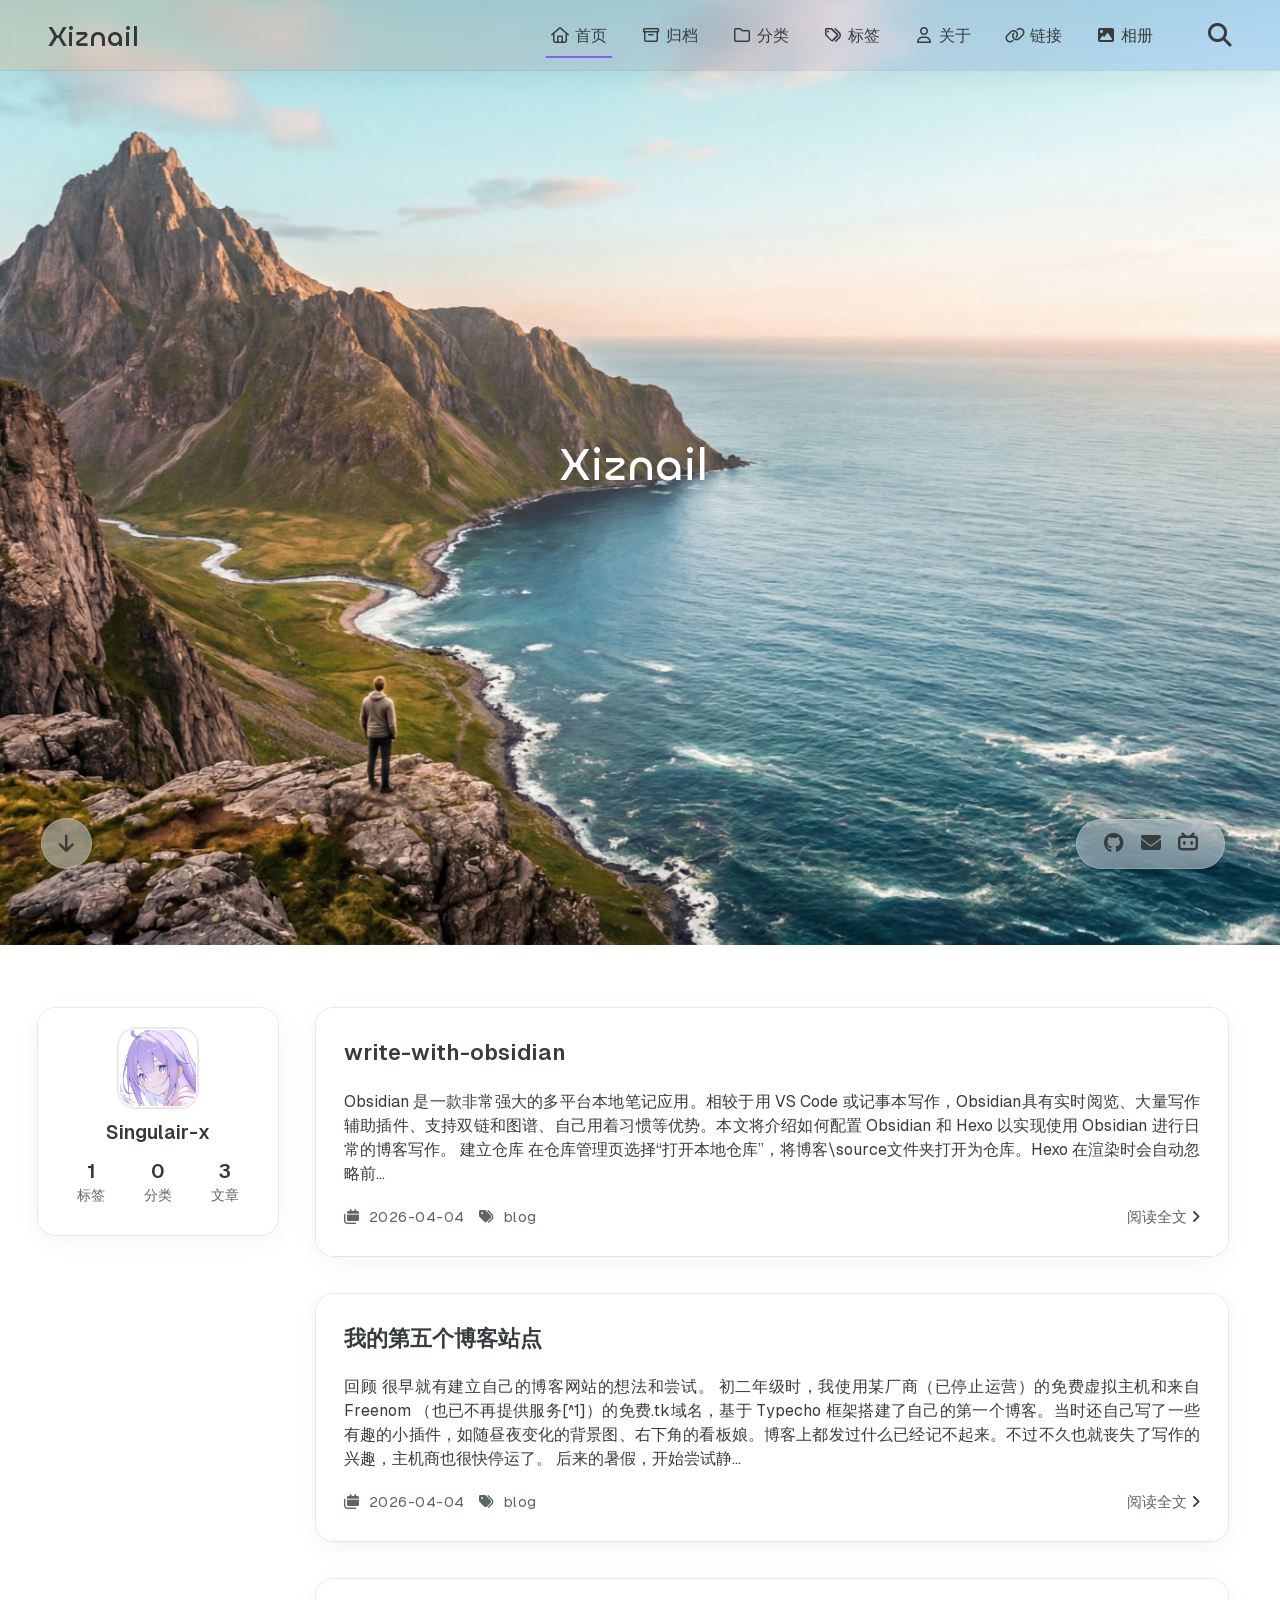
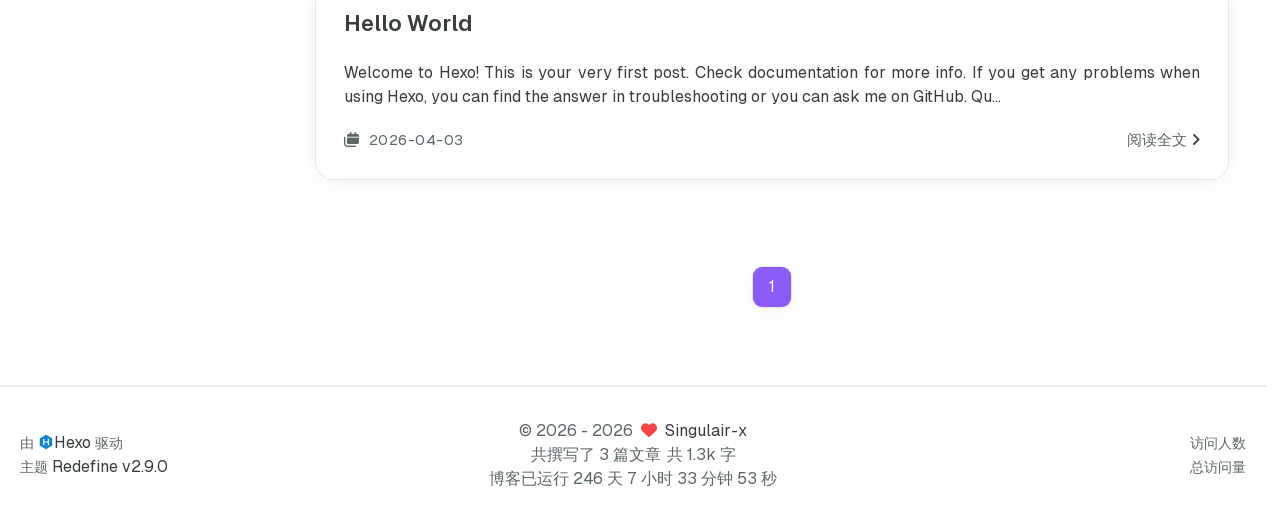
==== index.html @ a53b3be8 "Site updated: 2026-04-04 23:52:23" ====
<!DOCTYPE html>
<html lang="zh-CN">
<head>
    <meta charset="utf-8">
    <meta name="viewport" content="width=device-width, initial-scale=1">
    <meta name="keywords" content="Hexo Theme Redefine">
    
    
    <meta name="author" content="Singulair-x">
    
    <!-- Completely eliminate flash of wrong theme -->
    <script>
        (function() {
            const THEME_KEY = "REDEFINE-THEME-STATUS";
            const DARK = "dark", LIGHT = "light";
            
            // Get preferred theme
            function getTheme() {
                try {
                    const saved = localStorage.getItem(THEME_KEY);
                    if (saved) {
                        const { isDark } = JSON.parse(saved);
                        return isDark ? DARK : LIGHT;
                    }
                } catch (e) {}
                
                return matchMedia("(prefers-color-scheme: dark)").matches ? DARK : LIGHT;
            }
            
            // Apply theme to document
            function applyTheme(theme) {
                const isDark = theme === DARK;
                const root = document.documentElement;
                
                // Set classes for compatibility
                root.classList.add(theme);
                root.classList.remove(isDark ? LIGHT : DARK);
                root.style.colorScheme = theme;
            }
            
            // Initial application
            const theme = getTheme();
            applyTheme(theme);
            
            // Listen for system preference changes
            matchMedia("(prefers-color-scheme: dark)").addEventListener("change", ({ matches }) => {
                // Only update if using system preference (no localStorage entry)
                if (!localStorage.getItem(THEME_KEY)) {
                    applyTheme(matches ? DARK : LIGHT);
                }
            });
            
            // Set body classes ASAP (before DOMContentLoaded)
            (function() {
                const addBodyClass = () => {
                    const b = document.body;
                    if (!b) return false;
                    b.classList.add(theme + "-mode");
                    return true;
                };

                // Try immediately
                if (addBodyClass()) return;

                // Observe until body exists
                const mo = new MutationObserver(() => {
                    if (addBodyClass()) mo.disconnect();
                });
                mo.observe(document.documentElement, { childList: true, subtree: true });
            })();
        })();
    </script>
    
    <!-- preconnect -->
    <link rel="preconnect" href="https://fonts.googleapis.com">
    <link rel="preconnect" href="https://fonts.gstatic.com" crossorigin>

    
    <!--- Seo Part-->
    
    <link rel="canonical" href="https://singulair-x.github.io/"/>
    <meta name="robots" content="index,follow">
    <meta name="googlebot" content="index,follow">
    <meta name="revisit-after" content="1 days">
    
    
        
        <meta name="description" content="Singulair&#39;s blog.">
<meta property="og:type" content="website">
<meta property="og:title" content="Xiznail">
<meta property="og:url" content="https://singulair-x.github.io/">
<meta property="og:site_name" content="Xiznail">
<meta property="og:description" content="Singulair&#39;s blog.">
<meta property="og:locale" content="zh_CN">
<meta property="og:image" content="https://singulair-x.github.io/images/redefine-og.webp">
<meta property="article:author" content="Singulair-x">
<meta name="twitter:card" content="summary">
<meta name="twitter:image" content="https://singulair-x.github.io/images/redefine-og.webp">
    
    
    <!--- Icon Part-->
    <link rel="icon" type="image/png" href="/images/redefine-favicon.svg" sizes="192x192">
    <link rel="apple-touch-icon" sizes="180x180" href="/images/redefine-favicon.svg">
    <meta name="theme-color" content="#8B5CF6">
    <link rel="shortcut icon" href="/images/redefine-favicon.svg">
    <!--- Page Info-->
    
    <title>
        
            Xiznail - Singulair&#39;s Blog
        
    </title>

    
<link rel="stylesheet" href="/fonts/Chillax/chillax.css">


    <!--- Inject Part-->
    

    
<link rel="stylesheet" href="/css/style.css">


    
        
<link rel="stylesheet" href="/css/build/tailwind.css">

    

    
<link rel="stylesheet" href="/fonts/GeistMono/geist-mono.css">

    
<link rel="stylesheet" href="/fonts/Geist/geist.css">

    <!--- Font Part-->
    
    
    
    
    
    
        
<script src="/js/build/libs/anime.min.js"></script>

    

    <script id="hexo-configurations">
    window.config = {"hostname":"singulair-x.github.io","root":"/","language":"zh-CN","path":"search.json"};
    window.theme = {"articles":{"style":{"font_size":"16px","line_height":1.5,"image_border_radius":"14px","image_alignment":"center","image_caption":true,"link_icon":true,"delete_mask":true,"title_alignment":"left","headings_top_spacing":{"h1":"2.5rem","h2":"2rem","h3":"1.75rem","h4":"1.5rem","h5":"1.25rem","h6":"1rem"}},"word_count":{"enable":true,"count":true,"min2read":true},"author_label":{"enable":false,"auto":false,"list":[]},"code_block":{"copy":true,"style":"mac","highlight_theme":{"light":"github","dark":"vs2015"},"font":{"enable":false,"family":null,"url":null}},"toc":{"enable":true,"max_depth":4,"number":true,"expand":true,"init_open":true},"copyright":{"enable":true,"default":"cc_by_nc_sa"},"lazyload":true,"pangu_js":false,"recommendation":{"enable":false,"title":"推荐阅读","limit":3,"mobile_limit":2,"placeholder":"/images/wallhaven-wqery6-light.webp","skip_dirs":[]}},"colors":{"primary":"#8B5CF6","secondary":null,"default_mode":"dark"},"global":{"fonts":{"chinese":{"enable":false,"family":null,"url":null},"english":{"enable":false,"family":null,"url":null},"title":{"enable":false,"family":null,"url":null}},"content_max_width":"1000px","sidebar_width":"210px","hover":{"shadow":true,"scale":false},"scroll_progress":{"bar":false,"percentage":true},"website_counter":{"url":"https://cn.vercount.one/js","enable":true,"site_pv":true,"site_uv":true,"post_pv":true},"single_page":true,"preloader":{"enable":true,"custom_message":null},"side_tools":{"gear_rotation":false,"auto_expand":false},"open_graph":{"enable":true,"image":"/images/redefine-og.webp","description":"Singulair's blog."},"google_analytics":{"enable":false,"id":null}},"home_banner":{"enable":true,"style":"fixed","image":{"light":"/images/bg_day.jpg","dark":"/images/bg_night.jpg"},"title":"Xiznail","subtitle":{"text":["Don't be nameless to yourself."],"hitokoto":{"enable":false,"show_author":false,"api":"https://v1.hitokoto.cn"},"typing_speed":100,"backing_speed":80,"starting_delay":500,"backing_delay":1500,"loop":false,"smart_backspace":true},"text_color":{"light":"#fff","dark":"#d1d1b6"},"text_style":{"title_size":"2.8rem","subtitle_size":"1.5rem","line_height":1.2},"custom_font":{"enable":false,"family":"Minecraft","url":"/fonts/minecraft/minecraft.css"},"social_links":{"enable":true,"style":"default","links":[{"icon":"fa-brands fa-github","url":"https://github.com/singulair-x"},{"icon":"fa-solid fa-envelope","url":"mailto:Singulair-a@outlook.com"},{"icon":"fa-brands fa-bilibili","url":"https://space.bilibili.com/410039331"}],"qrs":[{"icon":"fa-brands fa-weixin","qr":null},{"icon":"/images/custom-icon.svg","qr":null}]}},"plugins":{"feed":{"enable":false},"aplayer":{"enable":false,"type":"fixed","audios":[{"name":null,"artist":null,"url":null,"cover":null,"lrc":null}]},"mermaid":{"enable":true,"version":"11.4.1","theme":{"light":"default","dark":"dark"}}},"version":"2.9.0","navbar":{"auto_hide":false,"color":{"left":"#f78736","right":"#367df7","transparency":35},"width":{"home":"1200px","pages":"1000px"},"links":{"Home":{"path":"/","icon":"fa-regular fa-house"},"Archives":{"path":"/archives","icon":"fa-regular fa-archive"},"Categories":{"path":"/categories","icon":"fa-regular fa-folder"},"Tags":{"path":"/tags","icon":"fa-regular fa-tags"},"About":{"path":"/about","icon":"fa-regular fa-user"},"Links":{"path":"/links","icon":"fa-regular fa-link"},"相册":{"path":"/masonry","icon":"fa-solid fa-image"}},"search":{"enable":true,"preload":true}},"page_templates":{"friends_column":2,"tags_style":"blur","masonry":{"batch_size":12,"initial_batch_size":24}},"home":{"sidebar":{"enable":true,"position":"left","first_item":"menu","announcement":null,"show_on_mobile":true,"links":null},"article_date_format":"auto","excerpt_length":200,"categories":{"enable":true,"limit":3},"tags":{"enable":true,"limit":3}},"footer":{"runtime":true,"icon":"<i class=\"fa-solid fa-heart fa-beat\" style=\"--fa-animation-duration: 0.5s; color: #f54545\"></i>","start":"2026/4/3 22:52:29","statistics":true,"customize":null,"icp":{"enable":false,"number":null,"url":null}},"footerStart":"2026/4/3 22:52:29","mermaid":{"style":{"light":"default","dark":"dark"}}};
    window.lang_ago = {"second":"%s 秒前","minute":"%s 分钟前","hour":"%s 小时前","day":"%s 天前","week":"%s 周前","month":"%s 个月前","year":"%s 年前"};
    window.i18n = {"search":"站内搜索您需要的内容...","toc":"目录","prev":"上一页","next":"下一页","prev_posts":"上一篇","next_posts":"下一篇","page":"第 %d 页","recent_posts":"最新文章","share":"分享","powered_by":"由 %s 驱动","theme":"主题","rss_feed":"RSS Feed","category":"分类","categories":"分类","tag":"标签","tags":"标签","post":"文章","posts":"文章","tagcloud":"标签云","comment":"评论","comments":"评论","top":"置顶","sticky":"置顶","go-back-home":"回到首页","masonry_loading":"照片加载中...","image_viewer":"图片查看器","close":"关闭","exif":{"title":"EXIF","cards":{"camera":"相机","lens":"镜头","exposure":"曝光","other":"其他"},"fields":{"make":"品牌","model":"机型","date_taken":"拍摄时间","lens_model":"镜头","focal_length":"焦距","focus_mode":"对焦模式","shutter":"快门","aperture":"光圈","iso":"感光度","exposure_program":"曝光程序","exposure_compensation":"曝光补偿","metering_mode":"测光模式","flash":"闪光灯","white_balance":"白平衡","latitude":"纬度","longitude":"经度","altitude":"海拔"},"status":{"loading":"加载中...","no_exif":"无 EXIF 信息","library_missing":"EXIF 库未加载","image_source_missing":"图片地址不可用","unavailable":"EXIF 不可用（可能被 CORS 阻止或缺少元数据）","flag_unavailable":"EXIF 不可用"}},"home":"首页","archive":"归档","archives":"归档","about":"关于","links":"链接","link":"链接","friends":"友情链接","friend":"友情链接","timeline":"时间轴","shuoshuo":"说说","bookmarks":"书签","site_uv":"访问人数","site_pv":"总访问量","read_more":"阅读全文","wordcount":"字","min2read":"分钟","changelog":"更新日志","status":"状态","runtime":"博客已运行","days":"天","hours":"小时","minutes":"分钟","seconds":"秒","optimized_by":"并由 Evan 进行优化","rights":"版权所有","site_posts":"共撰写了 %s 篇文章","site_wordcount":"共 %s 字","copyright":{"title":"标题","author":"作者","link":"链接","create_time":"创建于","update_time":"更新于","license_title":"版权声明","license_content":"本文章采用 %s 进行许可。","all_rights_reserved":"版权所有 &#169 %s，禁止转载。","public_domain":"本文为公有领域作品，可自由转载、引用。"},"ago":{"second":"%s 秒前","minute":"%s 分钟前","hour":"%s 小时前","day":"%s 天前","week":"%s 周前","month":"%s 个月前","year":"%s 年前"},"create_time":"创建","update_time":"更新","expired":"这篇文章最后更新于 %s 天前，内容可能已经过时。"};
    window.data = {"masonry":false};
  </script>
    
    <!--- Fontawesome Part-->
    
<link rel="stylesheet" href="/fontawesome/fontawesome.min.css">

    
<link rel="stylesheet" href="/fontawesome/brands.min.css">

    
<link rel="stylesheet" href="/fontawesome/solid.min.css">

    
<link rel="stylesheet" href="/fontawesome/regular.min.css">

    
    
    
    
<meta name="generator" content="Hexo 8.1.1"><style>mjx-container[jax="SVG"] {
  direction: ltr;
}

mjx-container[jax="SVG"] > svg {
  overflow: visible;
}

mjx-container[jax="SVG"][display="true"] {
  display: block;
  text-align: center;
  margin: 1em 0;
}

mjx-container[jax="SVG"][justify="left"] {
  text-align: left;
}

mjx-container[jax="SVG"][justify="right"] {
  text-align: right;
}

g[data-mml-node="merror"] > g {
  fill: red;
  stroke: red;
}

g[data-mml-node="merror"] > rect[data-background] {
  fill: yellow;
  stroke: none;
}

g[data-mml-node="mtable"] > line[data-line] {
  stroke-width: 70px;
  fill: none;
}

g[data-mml-node="mtable"] > rect[data-frame] {
  stroke-width: 70px;
  fill: none;
}

g[data-mml-node="mtable"] > .mjx-dashed {
  stroke-dasharray: 140;
}

g[data-mml-node="mtable"] > .mjx-dotted {
  stroke-linecap: round;
  stroke-dasharray: 0,140;
}

g[data-mml-node="mtable"] > svg {
  overflow: visible;
}

[jax="SVG"] mjx-tool {
  display: inline-block;
  position: relative;
  width: 0;
  height: 0;
}

[jax="SVG"] mjx-tool > mjx-tip {
  position: absolute;
  top: 0;
  left: 0;
}

mjx-tool > mjx-tip {
  display: inline-block;
  padding: .2em;
  border: 1px solid #888;
  font-size: 70%;
  background-color: #F8F8F8;
  color: black;
  box-shadow: 2px 2px 5px #AAAAAA;
}

g[data-mml-node="maction"][data-toggle] {
  cursor: pointer;
}

mjx-status {
  display: block;
  position: fixed;
  left: 1em;
  bottom: 1em;
  min-width: 25%;
  padding: .2em .4em;
  border: 1px solid #888;
  font-size: 90%;
  background-color: #F8F8F8;
  color: black;
}

foreignObject[data-mjx-xml] {
  font-family: initial;
  line-height: normal;
  overflow: visible;
}

.MathJax path {
  stroke-width: 3;
}

mjx-container[display="true"] {
  overflow: auto hidden;
}

mjx-container[display="true"] + br {
  display: none;
}
</style></head>


<body>
	<div class="progress-bar-container">
	

	
	<span class="pjax-progress-bar"></span>
	<!--        <span class="swup-progress-icon">-->
	<!--            <i class="fa-solid fa-circle-notch fa-spin"></i>-->
	<!--        </span>-->
	
</div>

<style>
    :root {
        --preloader-background-color: #fff;
        --preloader-text-color: #000;
    }

    @media (prefers-color-scheme: dark) {
        :root {
            --preloader-background-color: #202124;
            --preloader-text-color: #fff;
        }
    }

    @media (prefers-color-scheme: light) {
        :root {
            --preloader-background-color: #fff;
            --preloader-text-color: #000;
        }
    }

    @media (max-width: 600px) {
        .ml13 {
            font-size: 2.6rem !important; /* Adjust this value as needed */
        }
    }

    .preloader {
        display: flex;
        flex-direction: column;
        gap: 1rem; /* Tailwind 'gap-4' is 1rem */
        align-items: center;
        justify-content: center;
        position: fixed;
        padding: 12px;
        top: 0;
        right: 0;
        bottom: 0;
        left: 0;
        width: 100vw;
        height: 100vh; /* 'h-screen' is 100% of the viewport height */
        background-color: var(--preloader-background-color);
        z-index: 1100; /* 'z-[1100]' sets the z-index */
        transition: opacity 0.2s ease-in-out;
    }

    .ml13 {
        font-size: 3.2rem;
        /* text-transform: uppercase; */
        color: var(--preloader-text-color);
        letter-spacing: -1px;
        font-weight: 500;
        font-family: 'Chillax-Variable', sans-serif;
        text-align: center;
    }

    .ml13 .word {
        display: inline-flex;
        flex-wrap: wrap;
        white-space: nowrap;
    }

    .ml13 .letter {
        display: inline-block;
        line-height: 1em;
    }
</style>

<div class="preloader">
    <h2 class="ml13">
        Xiznail
    </h2>
    <script>
        var textWrapper = document.querySelector('.ml13');
        // Split text into words
        var words = textWrapper.textContent.trim().split(' ');

        // Clear the existing content
        textWrapper.innerHTML = '';

        // Wrap each word and its letters in spans
        words.forEach(function(word) {
            var wordSpan = document.createElement('span');
            wordSpan.classList.add('word');
            wordSpan.innerHTML = word.replace(/\S/g, "<span class='letter'>$&</span>");
            textWrapper.appendChild(wordSpan);
            textWrapper.appendChild(document.createTextNode(' ')); // Add space between words
        });

        var animation = anime.timeline({ loop: true })
            .add({
                targets: '.ml13 .letter',
                translateY: [20, 0],
                translateZ: 0,
                opacity: [0, 1],
                filter: ['blur(5px)', 'blur(0px)'],
                easing: "easeOutExpo",
                duration: 1200,
                delay: (el, i) => 300 + 20 * i,
            })
            .add({
                targets: '.ml13 .letter',
                translateY: [0, -20],
                opacity: [1, 0],
                filter: ['blur(0px)', 'blur(5px)'],
                easing: "easeInExpo",
                duration: 1000,
                delay: (el, i) => 15 * i,
                complete: function() {
                    hidePreloader();
                }
            }, '-=700');


        let themeStatus = JSON.parse(localStorage.getItem('REDEFINE-THEME-STATUS'))?.isDark;

        // If the theme status is not found in local storage, check the preferred color scheme
        if (themeStatus === undefined || themeStatus === null) {
            if (window.matchMedia && window.matchMedia('(prefers-color-scheme: dark)').matches) {
                themeStatus = 'dark';
            } else {
                themeStatus = 'light';
            }
        }

        // Now you can use the themeStatus variable in your code
        if (themeStatus) {
            document.documentElement.style.setProperty('--preloader-background-color', '#202124');
            document.documentElement.style.setProperty('--preloader-text-color', '#fff');
        } else {
            document.documentElement.style.setProperty('--preloader-background-color', '#fff');
            document.documentElement.style.setProperty('--preloader-text-color', '#000');
        }

        window.addEventListener('load', function () {
            setTimeout(hidePreloader, 5000); // Call hidePreloader after 5000 milliseconds if not already called by animation
        });

        function hidePreloader() {
            var preloader = document.querySelector('.preloader');
            preloader.style.opacity = '0';
            setTimeout(function () {
                preloader.style.display = 'none';
            }, 200);
        }
    </script>
</div>

<main class="page-container" id="swup">

	
	
    <style>
        .home-banner-container {
            background: none !important;
        }
        .home-article-item,
        .sidebar-links,
        .sidebar-content,
        a.page-number,
        a.extend,
        .sidebar-links .links:hover,
        .right-bottom-tools,
        footer.footer {
            background-color: var(--background-color-transparent-80) !important;
        }
        .right-bottom-tools:hover,
        a.page-number:hover,
        a.extend:hover {
            background-color: var(--primary-color) !important;
        }
        .site-info,
        .home-article-sticky-label {
            background-color: var(--background-color-transparent-15) !important;
        }
        .home-article-sticky-label {
            backdrop-filter: none !important;
        }
    </style>
    <div class="home-banner-background transition-fade fixed top-0 left-0 w-screen h-screen scale-125 sm:scale-110 box-border will-change-transform bg-cover">
        <img src="/images/bg_day.jpg" alt="home-banner-background" class="w-full h-full object-cover dark:hidden">
        <img src="/images/bg_night.jpg" alt="home-banner-background" class="w-full h-full object-cover hidden dark:block">
    </div>


<div class="home-banner-container flex justify-center items-center transition-fade relative">
    
    <div class="content mt-8 flex flex-col justify-center items-center transition-fade-down">
        <div class="description flex flex-col justify-center items-center w-screen font-medium text-center"
        
        >
            Xiznail
            
            
            
            
            
                <p><i id="subtitle"></i></p>
            
        </div>
        
            
            <div class="absolute bottom-0.5 flex flex-row justify-between max-w-[1340px] items-center w-full px-8 sm:px-12">
                <div class="flex p-3 bg-gray-300/50 dark:bg-gray-500/40 backdrop-blur-lg border border-white/20 dark:border-gray-500/30 group rounded-full cursor-pointer flex justify-center items-center aspect-square h-full shadow-redefine-flat hover:shadow-redefine-flat-hover transition-shadow" onclick="scrollToMain()" >
                    <i class="fa-solid fa-arrow-down fa-fw fa-lg group-hover:translate-y-1 transition-transform"></i>
                </div>
                <div class="social-contacts px-6 py-3 bg-gray-300/50 dark:bg-gray-500/40 backdrop-blur-lg border border-white/20 dark:border-gray-500/30 shadow-redefine-flat rounded-full flex flex-row gap-3 items-center">
                    
                        
                            
                            
                            
                            
                            
                            
                                <span class="social-contact-item">
                                    <a target="_blank" href="https://github.com/singulair-x">
                                        <i class="fa-brands fa-github fa-fw fa-lg"></i>
                                    </a>
                                </span>
                            
                        
                    
                        
                            
                            
                            
                            
                            
                            
                                <span class="social-contact-item">
                                    <a target="_blank" href="mailto:Singulair-a@outlook.com">
                                        <i class="fa-solid fa-envelope fa-fw fa-lg"></i>
                                    </a>
                                </span>
                            
                        
                    
                        
                            
                            
                            
                            
                            
                            
                                <span class="social-contact-item">
                                    <a target="_blank" href="https://space.bilibili.com/410039331">
                                        <i class="fa-brands fa-bilibili fa-fw fa-lg"></i>
                                    </a>
                                </span>
                            
                        
                    
                    
                </div>
            </div>
        
    </div>
    <style>
        /* Mobile-specific QR code styles */
        .qr-toggle-item.qr-active .qr-popup {
            visibility: visible !important;
            opacity: 1 !important;
            transform: translateY(0) !important;
        }
        
        /* Prevent button from staying in focus/hover state on mobile */
        @media (hover: none) and (pointer: coarse) {
            .qr-toggle-item:focus,
            .qr-toggle-item:hover {
                background-color: transparent;
            }
            
            .qr-toggle-item .qr-trigger:focus,
            .qr-toggle-item .qr-trigger:hover {
                background-color: transparent;
                color: inherit;
            }
            
            /* Only show active state when explicitly toggled */
            .qr-popup {
                visibility: hidden !important;
                opacity: 0 !important;
            }
        }
    </style>
</div>

	

	<div class="main-content-container flex flex-col justify-between min-h-dvh">
		<div class="main-content-header">
			<header class="navbar-container px-6 md:px-12">
    <div class="navbar-content transition-navbar has-home-banner">
        <div class="left">
            
            <a class="logo-title" href="/">
                <h1>
                Xiznail
                </h1>
            </a>
        </div>

        <div class="right">
            <!-- PC -->
            <div class="desktop">
                <ul class="navbar-list">
                    
                        
                            

                            <li class="navbar-item">
                                <!-- Menu -->
                                <a class="active"
                                   href="/"
                                        >
                                    <i class="fa-regular fa-house fa-fw"></i>
                                    首页
                                    
                                </a>

                                <!-- Submenu -->
                                
                            </li>
                    
                        
                            

                            <li class="navbar-item">
                                <!-- Menu -->
                                <a class=""
                                   href="/archives"
                                        >
                                    <i class="fa-regular fa-archive fa-fw"></i>
                                    归档
                                    
                                </a>

                                <!-- Submenu -->
                                
                            </li>
                    
                        
                            

                            <li class="navbar-item">
                                <!-- Menu -->
                                <a class=""
                                   href="/categories"
                                        >
                                    <i class="fa-regular fa-folder fa-fw"></i>
                                    分类
                                    
                                </a>

                                <!-- Submenu -->
                                
                            </li>
                    
                        
                            

                            <li class="navbar-item">
                                <!-- Menu -->
                                <a class=""
                                   href="/tags"
                                        >
                                    <i class="fa-regular fa-tags fa-fw"></i>
                                    标签
                                    
                                </a>

                                <!-- Submenu -->
                                
                            </li>
                    
                        
                            

                            <li class="navbar-item">
                                <!-- Menu -->
                                <a class=""
                                   href="/about"
                                        >
                                    <i class="fa-regular fa-user fa-fw"></i>
                                    关于
                                    
                                </a>

                                <!-- Submenu -->
                                
                            </li>
                    
                        
                            

                            <li class="navbar-item">
                                <!-- Menu -->
                                <a class=""
                                   href="/links"
                                        >
                                    <i class="fa-regular fa-link fa-fw"></i>
                                    链接
                                    
                                </a>

                                <!-- Submenu -->
                                
                            </li>
                    
                        
                            

                            <li class="navbar-item">
                                <!-- Menu -->
                                <a class=""
                                   href="/masonry"
                                        >
                                    <i class="fa-solid fa-image fa-fw"></i>
                                    相册
                                    
                                </a>

                                <!-- Submenu -->
                                
                            </li>
                    
                    
                        <li class="navbar-item search search-popup-trigger">
                            <i class="fa-solid fa-magnifying-glass"></i>
                        </li>
                    
                </ul>
            </div>
            <!-- Mobile -->
            <div class="mobile">
                
                    <div class="icon-item search search-popup-trigger"><i class="fa-solid fa-magnifying-glass"></i>
                    </div>
                
                <div class="icon-item navbar-bar">
                    <div class="navbar-bar-middle"></div>
                </div>
            </div>
        </div>
    </div>

    <!-- Mobile sheet -->
    <div class="navbar-drawer h-dvh w-full absolute top-0 left-0 bg-background-color flex flex-col justify-between">
        <ul class="drawer-navbar-list flex flex-col px-4 justify-center items-start">
            
                
                    

                    <li class="drawer-navbar-item text-base my-1.5 flex flex-col w-full">
                        
                        <a class="py-1.5 px-2 flex flex-row items-center justify-between gap-1 hover:!text-primary active:!text-primary text-2xl font-semibold group border-b border-border-color hover:border-primary w-full active"
                           href="/"
                        >
                            <span>
                                首页
                            </span>
                            
                                <i class="fa-regular fa-house fa-sm fa-fw"></i>
                            
                        </a>
                        

                        
                    </li>
            
                
                    

                    <li class="drawer-navbar-item text-base my-1.5 flex flex-col w-full">
                        
                        <a class="py-1.5 px-2 flex flex-row items-center justify-between gap-1 hover:!text-primary active:!text-primary text-2xl font-semibold group border-b border-border-color hover:border-primary w-full "
                           href="/archives"
                        >
                            <span>
                                归档
                            </span>
                            
                                <i class="fa-regular fa-archive fa-sm fa-fw"></i>
                            
                        </a>
                        

                        
                    </li>
            
                
                    

                    <li class="drawer-navbar-item text-base my-1.5 flex flex-col w-full">
                        
                        <a class="py-1.5 px-2 flex flex-row items-center justify-between gap-1 hover:!text-primary active:!text-primary text-2xl font-semibold group border-b border-border-color hover:border-primary w-full "
                           href="/categories"
                        >
                            <span>
                                分类
                            </span>
                            
                                <i class="fa-regular fa-folder fa-sm fa-fw"></i>
                            
                        </a>
                        

                        
                    </li>
            
                
                    

                    <li class="drawer-navbar-item text-base my-1.5 flex flex-col w-full">
                        
                        <a class="py-1.5 px-2 flex flex-row items-center justify-between gap-1 hover:!text-primary active:!text-primary text-2xl font-semibold group border-b border-border-color hover:border-primary w-full "
                           href="/tags"
                        >
                            <span>
                                标签
                            </span>
                            
                                <i class="fa-regular fa-tags fa-sm fa-fw"></i>
                            
                        </a>
                        

                        
                    </li>
            
                
                    

                    <li class="drawer-navbar-item text-base my-1.5 flex flex-col w-full">
                        
                        <a class="py-1.5 px-2 flex flex-row items-center justify-between gap-1 hover:!text-primary active:!text-primary text-2xl font-semibold group border-b border-border-color hover:border-primary w-full "
                           href="/about"
                        >
                            <span>
                                关于
                            </span>
                            
                                <i class="fa-regular fa-user fa-sm fa-fw"></i>
                            
                        </a>
                        

                        
                    </li>
            
                
                    

                    <li class="drawer-navbar-item text-base my-1.5 flex flex-col w-full">
                        
                        <a class="py-1.5 px-2 flex flex-row items-center justify-between gap-1 hover:!text-primary active:!text-primary text-2xl font-semibold group border-b border-border-color hover:border-primary w-full "
                           href="/links"
                        >
                            <span>
                                链接
                            </span>
                            
                                <i class="fa-regular fa-link fa-sm fa-fw"></i>
                            
                        </a>
                        

                        
                    </li>
            
                
                    

                    <li class="drawer-navbar-item text-base my-1.5 flex flex-col w-full">
                        
                        <a class="py-1.5 px-2 flex flex-row items-center justify-between gap-1 hover:!text-primary active:!text-primary text-2xl font-semibold group border-b border-border-color hover:border-primary w-full "
                           href="/masonry"
                        >
                            <span>
                                相册
                            </span>
                            
                                <i class="fa-solid fa-image fa-sm fa-fw"></i>
                            
                        </a>
                        

                        
                    </li>
            

            
            
        </ul>

        <div class="statistics flex justify-around my-2.5">
    <a class="item tag-count-item flex flex-col justify-center items-center w-20" href="/tags">
        <div class="number text-2xl sm:text-xl text-second-text-color font-semibold">1</div>
        <div class="label text-third-text-color text-sm">标签</div>
    </a>
    <a class="item tag-count-item flex flex-col justify-center items-center w-20" href="/categories">
        <div class="number text-2xl sm:text-xl text-second-text-color font-semibold">0</div>
        <div class="label text-third-text-color text-sm">分类</div>
    </a>
    <a class="item tag-count-item flex flex-col justify-center items-center w-20" href="/archives">
        <div class="number text-2xl sm:text-xl text-second-text-color font-semibold">3</div>
        <div class="label text-third-text-color text-sm">文章</div>
    </a>
</div>
    </div>

    <div class="window-mask"></div>

</header>


		</div>

		<div class="main-content-body transition-fade-up">
			
			<div class="home-sidebar-container">
    <div class="sticky-container sticky">
        
        
            
            <div class="sidebar-content" >
                <div class="avatar flex justify-center">
    <img src="/images/unicorn.jpg">
</div>
                <div class="author flex flex-col justify-center my-2.5 mx-0">
    <div class="name">Singulair-x</div>
    
</div>
                <div class="statistics flex justify-around my-2.5">
    <a class="item tag-count-item flex flex-col justify-center items-center w-20" href="/tags">
        <div class="number text-2xl sm:text-xl text-second-text-color font-semibold">1</div>
        <div class="label text-third-text-color text-sm">标签</div>
    </a>
    <a class="item tag-count-item flex flex-col justify-center items-center w-20" href="/categories">
        <div class="number text-2xl sm:text-xl text-second-text-color font-semibold">0</div>
        <div class="label text-third-text-color text-sm">分类</div>
    </a>
    <a class="item tag-count-item flex flex-col justify-center items-center w-20" href="/archives">
        <div class="number text-2xl sm:text-xl text-second-text-color font-semibold">3</div>
        <div class="label text-third-text-color text-sm">文章</div>
    </a>
</div>
            </div>
        

    </div>
</div>

			

			<div class="main-content">
				<div class="home-content-container">
    <ul class="home-article-list">
        
            <li class="home-article-item">

                

                

                
                <div class="flex flex-col gap-5 px-7 pb-7 pt-7">
                    <h3 class="home-article-title">
                        <a href="/2026/04/04/write-with-obsidian.html">
                            write-with-obsidian
                        </a>
                    </h3>

                    <div class="home-article-content markdown-body">
                        
                            
                            Obsidian 是一款非常强大的多平台本地笔记应用。相较于用 VS Code 或记事本写作，Obsidian具有实时阅览、大量写作辅助插件、支持双链和图谱、自己用着习惯等优势。本文将介绍如何配置 Obsidian 和 Hexo 以实现使用 Obsidian 进行日常的博客写作。
建立仓库
在仓库管理页选择“打开本地仓库”，将博客\source文件夹打开为仓库。Hexo 在渲染时会自动忽略前...
                        
                    </div>

                    <div class="home-article-meta-info-container">
    <div class="home-article-meta-info">
        <span><i class="fa-solid fa-calendars"></i>&nbsp;
            <span class="home-article-date" data-date="Sat Apr 04 2026 22:23:18 GMT+0800">
                
                    2026-04-04
                
            </span>
        </span>
        
        
            <span class="home-article-tag">
                <i class="fa-solid fa-tags"></i>&nbsp;
                <ul>
                    
                        <li>
                            
                            <a href="/tags/blog/">blog</a>&nbsp;
                        </li>
                    
                </ul>
            </span>
        
    </div>

    <a href="/2026/04/04/write-with-obsidian.html">阅读全文<span class="seo-reader-text">write-with-obsidian</span>&nbsp;<i class="fa-solid fa-angle-right"></i></a>
</div>

                </div>
            </li>
        
            <li class="home-article-item">

                

                

                
                <div class="flex flex-col gap-5 px-7 pb-7 pt-7">
                    <h3 class="home-article-title">
                        <a href="/2026/04/04/a-new-start.html">
                            我的第五个博客站点
                        </a>
                    </h3>

                    <div class="home-article-content markdown-body">
                        
                            
                            回顾
很早就有建立自己的博客网站的想法和尝试。
初二年级时，我使用某厂商（已停止运营）的免费虚拟主机和来自 Freenom （也已不再提供服务[^1]）的免费.tk域名，基于 Typecho 框架搭建了自己的第一个博客。当时还自己写了一些有趣的小插件，如随昼夜变化的背景图、右下角的看板娘。博客上都发过什么已经记不起来。不过不久也就丧失了写作的兴趣，主机商也很快停运了。
后来的暑假，开始尝试静...
                        
                    </div>

                    <div class="home-article-meta-info-container">
    <div class="home-article-meta-info">
        <span><i class="fa-solid fa-calendars"></i>&nbsp;
            <span class="home-article-date" data-date="Sat Apr 04 2026 20:54:57 GMT+0800">
                
                    2026-04-04
                
            </span>
        </span>
        
        
            <span class="home-article-tag">
                <i class="fa-solid fa-tags"></i>&nbsp;
                <ul>
                    
                        <li>
                            
                            <a href="/tags/blog/">blog</a>&nbsp;
                        </li>
                    
                </ul>
            </span>
        
    </div>

    <a href="/2026/04/04/a-new-start.html">阅读全文<span class="seo-reader-text">我的第五个博客站点</span>&nbsp;<i class="fa-solid fa-angle-right"></i></a>
</div>

                </div>
            </li>
        
            <li class="home-article-item">

                

                

                
                <div class="flex flex-col gap-5 px-7 pb-7 pt-7">
                    <h3 class="home-article-title">
                        <a href="/2026/04/03/hello-world.html">
                            Hello World
                        </a>
                    </h3>

                    <div class="home-article-content markdown-body">
                        
                            
                            Welcome to Hexo! This is your very first post. Check documentation for more info. If you get any problems when using Hexo, you can find the answer in troubleshooting or you can ask me on GitHub.
Qu...
                        
                    </div>

                    <div class="home-article-meta-info-container">
    <div class="home-article-meta-info">
        <span><i class="fa-solid fa-calendars"></i>&nbsp;
            <span class="home-article-date" data-date="Fri Apr 03 2026 22:52:29 GMT+0800">
                
                    2026-04-03
                
            </span>
        </span>
        
        
    </div>

    <a href="/2026/04/03/hello-world.html">阅读全文<span class="seo-reader-text">Hello World</span>&nbsp;<i class="fa-solid fa-angle-right"></i></a>
</div>

                </div>
            </li>
        
    </ul>

    <div class="home-paginator px-7 py-5">
        <div class="paginator">
	<span class="page-number current">1</span>
</div>
  
    </div>
</div>

			</div>

			
		</div>

		<div class="main-content-footer">
			<footer class="footer mt-5 py-5 h-auto text-base text-third-text-color relative border-t-2 border-t-border-color">
    <div class="info-container py-3 text-center">
        
        <div class="text-center">
            &copy;
            
              <span>2026</span>
              -
            
            2026&nbsp;&nbsp;<i class="fa-solid fa-heart fa-beat" style="--fa-animation-duration: 0.5s; color: #f54545"></i>&nbsp;&nbsp;<a href="/">Singulair-x</a>
            
                
                <p class="post-count space-x-0.5">
                    <span>
                        共撰写了 3 篇文章
                    </span>
                    
                        <span>
                            共 1.3k 字
                        </span>
                    
                </p>
            
        </div>
        
            <script data-swup-reload-script src="https://cn.vercount.one/js"></script>
            <div class="relative text-center lg:absolute lg:right-[20px] lg:top-1/2 lg:-translate-y-1/2 lg:text-right">
                
                    <span id="busuanzi_container_site_uv" class="lg:!block">
                        <span class="text-sm">访问人数</span>
                        <span id="busuanzi_value_site_uv"></span>
                    </span>
                
                
                    <span id="busuanzi_container_site_pv" class="lg:!block">
                        <span class="text-sm">总访问量</span>
                        <span id="busuanzi_value_site_pv"></span>
                    </span>
                
            </div>
        
        <div class="relative text-center lg:absolute lg:left-[20px] lg:top-1/2 lg:-translate-y-1/2 lg:text-left">
            <span class="lg:block text-sm">由 <?xml version="1.0" encoding="utf-8"?><!DOCTYPE svg PUBLIC "-//W3C//DTD SVG 1.1//EN" "http://www.w3.org/Graphics/SVG/1.1/DTD/svg11.dtd"><svg class="relative top-[2px] inline-block align-baseline" version="1.1" id="圖層_1" xmlns="http://www.w3.org/2000/svg" xmlns:xlink="http://www.w3.org/1999/xlink" x="0px" y="0px" width="1rem" height="1rem" viewBox="0 0 512 512" enable-background="new 0 0 512 512" xml:space="preserve"><path fill="#0E83CD" d="M256.4,25.8l-200,115.5L56,371.5l199.6,114.7l200-115.5l0.4-230.2L256.4,25.8z M349,354.6l-18.4,10.7l-18.6-11V275H200v79.6l-18.4,10.7l-18.6-11v-197l18.5-10.6l18.5,10.8V237h112v-79.6l18.5-10.6l18.5,10.8V354.6z"/></svg><a target="_blank" class="text-base" href="https://hexo.io">Hexo</a> 驱动</span>
            <span class="text-sm lg:block">主题&nbsp;<a class="text-base" target="_blank" href="https://github.com/EvanNotFound/hexo-theme-redefine">Redefine v2.9.0</a></span>
        </div>
        
        
            <div>
                博客已运行 <span class="odometer" id="runtime_days" ></span> 天 <span class="odometer" id="runtime_hours"></span> 小时 <span class="odometer" id="runtime_minutes"></span> 分钟 <span class="odometer" id="runtime_seconds"></span> 秒
            </div>
        
        
            <script data-swup-reload-script>
                try {
                    function odometer_init() {
                    const elements = document.querySelectorAll('.odometer');
                    elements.forEach(el => {
                        new Odometer({
                            el,
                            format: '( ddd).dd',
                            duration: 200
                        });
                    });
                    }
                    odometer_init();
                } catch (error) {}
            </script>
        
        
        
    </div>  
</footer>
		</div>
	</div>

	

	<div class="right-side-tools-container">
		<div class="side-tools-container">
	<ul class="hidden-tools-list">
		<li class="right-bottom-tools tool-font-adjust-plus flex justify-center items-center">
			<i class="fa-regular fa-magnifying-glass-plus"></i>
		</li>

		<li class="right-bottom-tools tool-font-adjust-minus flex justify-center items-center">
			<i class="fa-regular fa-magnifying-glass-minus"></i>
		</li>

		<li class="right-bottom-tools tool-dark-light-toggle flex justify-center items-center">
			<i class="fa-regular fa-moon"></i>
		</li>

		<!-- rss -->
		

		

		<li class="right-bottom-tools tool-scroll-to-bottom flex justify-center items-center">
			<i class="fa-regular fa-arrow-down"></i>
		</li>
	</ul>

	<ul class="visible-tools-list">
		<li class="right-bottom-tools toggle-tools-list flex justify-center items-center">
			<i class="fa-regular fa-cog "></i>
		</li>
		
		<li class="right-bottom-tools tool-scroll-to-top flex justify-center items-center">
			<i class="arrow-up fas fa-arrow-up"></i>
			<span class="percent"></span>
		</li>
		
		
	</ul>
</div>
	</div>

	<div class="image-viewer-container" role="dialog" aria-modal="true" aria-label="图片查看器">
	<button class="image-viewer-close" type="button" aria-label="关闭">
		<i class="fa-solid fa-xmark"></i>
	</button>
	<button class="image-viewer-prev" type="button" aria-label="上一页">
		<i class="fa-solid fa-chevron-left"></i>
	</button>
	<div class="image-viewer-frame">
		<img src="" alt="">
	</div>
	<div class="image-viewer-exif-panel hidden absolute left-1/2 bottom-20 -translate-x-1/2 w-[min(92vw,420px)] max-h-[60vh] overflow-hidden rounded-2xl bg-background-color-transparent-80 p-4 text-left shadow-redefine-flat backdrop-blur-md" role="dialog" aria-label="EXIF" aria-hidden="true">
		<div class="flex items-center justify-between mb-3">
			<span class="text-sm font-semibold text-first-text-color">EXIF</span>
			<button class="image-viewer-exif-close flex h-8 w-8 items-center justify-center rounded-full bg-background-color-transparent-80 text-first-text-color transition hover:bg-background-color-transparent-40" type="button" aria-label="关闭">
				<i class="fa-solid fa-xmark text-[0.65rem]"></i>
			</button>
		</div>
		<div class="image-viewer-exif-cards grid grid-cols-1 sm:grid-cols-2 gap-3 max-h-[50vh] overflow-y-auto pr-1 scrollbar-hide"></div>
		<template class="image-viewer-exif-card-template">
			<div class="rounded-lg bg-background-color-transparent-40 px-3 py-2">
				<div class="image-viewer-exif-card-header flex items-center gap-2 mb-1">
					<i class="image-viewer-exif-card-icon fa-solid fa-circle-info text-xs text-third-text-color"></i>
					<div class="image-viewer-exif-card-title text-xs font-semibold text-first-text-color"></div>
				</div>
				<div class="image-viewer-exif-card-items flex flex-col gap-1"></div>
			</div>
		</template>
	</div>
	<button class="image-viewer-exif-toggle flex items-center gap-2 hidden absolute left-1/2 bottom-6 -translate-x-1/2 rounded-full border border-border-color bg-background-color-transparent-80 px-4 py-2 text-first-text-color backdrop-blur-md transition hover:bg-background-color-transparent-40" type="button" aria-label="EXIF" aria-expanded="false">
		<i class="fa-solid fa-circle-info text-xs"></i>
		<span class="text-xs font-semibold uppercase tracking-wider">EXIF</span>
	</button>
	<button class="image-viewer-next" type="button" aria-label="下一页">
		<i class="fa-solid fa-chevron-right"></i>
	</button>
</div>


	
	<div class="search-pop-overlay">
	<div class="popup search-popup">
		<div class="search-header">
			<span class="search-input-field-pre">
				<i class="fa-solid fa-keyboard"></i>
			</span>
			<div class="search-input-container">
				<input autocomplete="off" autocorrect="off" autocapitalize="off" placeholder="站内搜索您需要的内容..." spellcheck="false" type="search" class="search-input">
			</div>
			<span class="popup-btn-close">
				<i class="fa-solid fa-times"></i>
			</span>
		</div>
		<div id="search-result">
			<div id="no-result">
				<i class="fa-solid fa-spinner fa-spin-pulse fa-5x fa-fw"></i>
			</div>
		</div>
	</div>
</div>
	

</main>



<script src="/js/build/libs/Swup.min.js"></script>

<script src="/js/build/libs/SwupSlideTheme.min.js"></script>

<script src="/js/build/libs/SwupScriptsPlugin.min.js"></script>

<script src="/js/build/libs/SwupProgressPlugin.min.js"></script>

<script src="/js/build/libs/SwupScrollPlugin.min.js"></script>

<script src="/js/build/libs/SwupPreloadPlugin.min.js"></script>

<script>
    window.swup = new Swup({
        plugins: [
            new SwupScriptsPlugin({
                optin: true,
            }),
            new SwupProgressPlugin(),
            new SwupScrollPlugin({
                offset: 80,
            }),
            new SwupSlideTheme({
                mainElement: ".main-content-body",
            }),
            new SwupPreloadPlugin(),
        ],
        containers: ["#swup"],
    });

    window.dispatchEvent(
        new CustomEvent("redefine:swup:ready", {
            detail: {
                swup: window.swup,
            },
        }),
    );
</script>




	
<script src="/js/build/main.js" type="module"></script>



    
<script src="/js/build/libs/odometer.min.js"></script>

    
<link rel="stylesheet" href="/assets/odometer-theme-minimal.css">







  
<script src="/js/build/libs/Typed.min.js"></script>




    
        
<script src="/js/build/libs/mermaid.min.js"></script>

    







<script src="/js/build/libs/moment-with-locales.min.js" data-swup-reload-script=""></script>



	
</body>

</html>
---- fonts/Chillax/chillax.css ----
/**
 * @license
 *
 * Font Family: Chillax
 * Designed by: Manushi Parikh
 * URL: https://www.fontshare.com/fonts/chillax
 * © 2023 Indian Type Foundry
 *
 * Font Style:
 * Chillax Variable(Variable font)
 *
*/


/**
* This is a variable font
* You can controll variable axes as shown below:
* font-variation-settings: 'wght' 700.0;
*
* available axes:

* 'wght' (range from 200.0 to 700.0)

*/

@font-face {
    font-family: 'Chillax-Variable';
    src:local('Chillax-Variable'),
        local('ChillaxVariable'),
        local('Chillax Variable'),
        local('Chillax'),
        url('Chillax-Variable.woff2') format('woff2'),
        url('Chillax-Variable.woff') format('woff'),
        url('Chillax-Variable.ttf') format('truetype');
    font-weight: 200 700;
    font-display: swap;
    font-style: normal;
}
---- css/style.css ----
.title-hover-animation {
  display: inline-block;
  position: relative;
  border-bottom: none;
  line-height: 1.3;
  vertical-align: top;
  color: var(--second-text-color);
}
.title-hover-animation::before {
  content: '';
  position: absolute;
  width: 100%;
  height: 2px;
  bottom: -4px;
  left: 0;
  background-color: var(--second-text-color);
  visibility: hidden;
  transform: scaleX(0);
  transition-property: color, background, box-shadow, border-color, visibility, transform;
  transition-delay: 0s, 0s, 0s, 0s, 0s, 0s;
  transition-duration: 0.2s, 0.2s, 0.2s, 0.2s, 0.2s, 0.2s;
  transition-timing-function: ease, ease, ease, ease, ease-in-out, ease-in-out;
}
@-moz-keyframes fade-in-down {
  0% {
    opacity: 0;
    transform: translateY(-50px);
  }
  100% {
    opacity: 1;
    transform: translateY(0);
  }
}
@-webkit-keyframes fade-in-down {
  0% {
    opacity: 0;
    transform: translateY(-50px);
  }
  100% {
    opacity: 1;
    transform: translateY(0);
  }
}
@-o-keyframes fade-in-down {
  0% {
    opacity: 0;
    transform: translateY(-50px);
  }
  100% {
    opacity: 1;
    transform: translateY(0);
  }
}
@keyframes fade-in-down {
  0% {
    opacity: 0;
    transform: translateY(-50px);
  }
  100% {
    opacity: 1;
    transform: translateY(0);
  }
}
@-moz-keyframes icon-animate {
  0%, 100% {
    transform: scale(1);
  }
  10%, 30% {
    transform: scale(0.88);
  }
  20%, 40%, 60%, 80% {
    transform: scale(1.08);
  }
  50%, 70% {
    transform: scale(1.08);
  }
}
@-webkit-keyframes icon-animate {
  0%, 100% {
    transform: scale(1);
  }
  10%, 30% {
    transform: scale(0.88);
  }
  20%, 40%, 60%, 80% {
    transform: scale(1.08);
  }
  50%, 70% {
    transform: scale(1.08);
  }
}
@-o-keyframes icon-animate {
  0%, 100% {
    transform: scale(1);
  }
  10%, 30% {
    transform: scale(0.88);
  }
  20%, 40%, 60%, 80% {
    transform: scale(1.08);
  }
  50%, 70% {
    transform: scale(1.08);
  }
}
@keyframes icon-animate {
  0%, 100% {
    transform: scale(1);
  }
  10%, 30% {
    transform: scale(0.88);
  }
  20%, 40%, 60%, 80% {
    transform: scale(1.08);
  }
  50%, 70% {
    transform: scale(1.08);
  }
}
:root {
  --background-color: #202124;
  --background-color-transparent: rgba(32,33,36,0.4);
  --background-color-transparent-15: rgba(32,33,36,0.15);
  --background-color-transparent-40: rgba(32,33,36,0.4);
  --background-color-transparent-80: rgba(32,33,36,0.8);
  --second-background-color: #242529;
  --third-background-color: #292b2f;
  --third-background-color-transparent: rgba(32,33,36,0.6);
  --primary-color: #8b5cf6;
  --first-text-color: #d2d2d7;
  --second-text-color: #cbcbd1;
  --third-text-color: #9595a2;
  --fourth-text-color: #36363e;
  --default-text-color: #bebec6;
  --invert-text-color: #373d3f;
  --border-color: rgba(255,255,255,0.08);
  --selection-color: #976cf7;
  --shadow-color-1: rgba(255,255,255,0.08);
  --shadow-color-2: rgba(255,255,255,0.05);
  --shadow-hover-color: rgba(69,69,69,0.28);
  --scrollbar-color: #898989;
  --scrollbar-color-hover: #a1a1a1;
  --scroll-bar-bg-color: #2a2c30;
  --link-color: #c5c5cc;
  --copyright-info-color: #a30029;
  --avatar-background-color: #005cb8;
  --pjax-progress-bar-color: linear-gradient(45deg, #ea404a, #ea722f, #e9a71f, #67e559, #18ecec, #1b85f1, #ee1dee);
  --archive-timeline-last-child-color: linear-gradient(to bottom, #323232 60%, rgba(255,255,255,0) 100%) 1 100%;
  --note-blue-title-bg: #1e3e46;
  --note-red-title-bg: #4e1e1e;
  --note-cyan-title-bg: #1e4e4e;
  --note-green-title-bg: #1e4e1e;
  --note-yellow-title-bg: #4e4e1e;
  --note-gray-title-bg: #4e4e4e;
  --note-type-title-bg: #4e3a1e;
  --note-black-title-bg: #1e1e1e;
  --note-purple-title-bg: #4e1e4e;
  --home-banner-text-color: #d1d1b6;
  --home-banner-icons-container-border-color: rgba(197,197,197,0.35);
  --home-banner-icons-container-background-color: rgba(197,197,197,0.3);
  --redefine-box-shadow: var(--shadow-color-2) 0px 6px 24px 0px, var(--shadow-color-1) 0px 0px 0px 1px;
  --redefine-box-shadow-hover: var(--shadow-color-2) 0px 6px 24px 0px, var(--shadow-color-1) 0px 0px 0px 1px, var(--shadow-color-1) 0px 0px 0px 1px inset;
  --redefine-box-shadow-flat: var(--shadow-color-2) 0px 1px 4px 0px, var(--shadow-color-1) 0px 0px 0px 1px;
  --redefine-box-shadow-flat-hover: var(--shadow-color-2) 0px 1px 4px 0px, var(--shadow-color-1) 0px 0px 0px 1px, var(--shadow-color-1) 0px 0px 0px 1px inset;
  --mermaid-theme: $dark-mermaid-theme;
}
.light {
  --background-color: #fff;
  --background-color-transparent: rgba(255,255,255,0.6);
  --background-color-transparent-15: rgba(255,255,255,0.15);
  --background-color-transparent-40: rgba(255,255,255,0.4);
  --background-color-transparent-80: rgba(255,255,255,0.8);
  --second-background-color: #fafafa;
  --third-background-color: #f7f7f7;
  --third-background-color-transparent: rgba(241,241,241,0.6);
  --primary-color: #8b5cf6;
  --first-text-color: #323739;
  --second-text-color: #343a3c;
  --third-text-color: #5c6669;
  --fourth-text-color: #eaeced;
  --default-text-color: #373d3f;
  --invert-text-color: #bebec6;
  --border-color: rgba(0,0,0,0.08);
  --selection-color: #976cf7;
  --shadow-color-1: rgba(0,0,0,0.08);
  --shadow-color-2: rgba(0,0,0,0.05);
  --shadow-hover-color: rgba(0,0,0,0.28);
  --scrollbar-color: #c1c1c1;
  --scrollbar-color-hover: #a1a1a1;
  --scroll-bar-bg-color: #fafafa;
  --link-color: #323739;
  --copyright-info-color: #c03;
  --avatar-background-color: #06c;
  --pjax-progress-bar-color: linear-gradient(45deg, #f10006, #ef5b00, #e59c01, #19ca05, #00cab5, #0264c8, #c303c3);
  --archive-timeline-last-child-color: linear-gradient(to bottom, #e8e8e8 60%, rgba(0,0,0,0) 100%) 1 100%;
  --note-blue-title-bg: #d6f7fb;
  --note-red-title-bg: #fde9e9;
  --note-cyan-title-bg: #e9fdf9;
  --note-green-title-bg: #e9fde9;
  --note-yellow-title-bg: #fdf9e9;
  --note-gray-title-bg: #f9f9f9;
  --note-type-title-bg: #fdf3e9;
  --note-black-title-bg: #e9e9e9;
  --note-purple-title-bg: #f9e9fd;
  --home-banner-text-color: #fff;
  --home-banner-icons-container-border-color: rgba(255,255,255,0.35);
  --home-banner-icons-container-background-color: rgba(255,255,255,0.3);
  --redefine-box-shadow: var(--shadow-color-2) 0px 6px 24px 0px, var(--shadow-color-1) 0px 0px 0px 1px;
  --redefine-box-shadow-hover: var(--shadow-color-2) 0px 6px 24px 0px, var(--shadow-color-1) 0px 0px 0px 1px, var(--shadow-color-1) 0px 0px 0px 1px inset;
  --redefine-box-shadow-flat: var(--shadow-color-2) 0px 1px 4px 0px, var(--shadow-color-1) 0px 0px 0px 1px;
  --redefine-box-shadow-flat-hover: var(--shadow-color-2) 0px 1px 4px 0px, var(--shadow-color-1) 0px 0px 0px 1px, var(--shadow-color-1) 0px 0px 0px 1px inset;
  --mermaid-theme: $mermaid-theme;
}
.dark {
  --background-color: #202124;
  --background-color-transparent: rgba(32,33,36,0.4);
  --background-color-transparent-15: rgba(32,33,36,0.15);
  --background-color-transparent-40: rgba(32,33,36,0.4);
  --background-color-transparent-80: rgba(32,33,36,0.8);
  --second-background-color: #242529;
  --third-background-color: #292b2f;
  --third-background-color-transparent: rgba(32,33,36,0.6);
  --primary-color: #8b5cf6;
  --first-text-color: #d2d2d7;
  --second-text-color: #cbcbd1;
  --third-text-color: #9595a2;
  --fourth-text-color: #36363e;
  --default-text-color: #bebec6;
  --invert-text-color: #373d3f;
  --border-color: rgba(255,255,255,0.08);
  --selection-color: #976cf7;
  --shadow-color-1: rgba(255,255,255,0.08);
  --shadow-color-2: rgba(255,255,255,0.05);
  --shadow-hover-color: rgba(69,69,69,0.28);
  --scrollbar-color: #898989;
  --scrollbar-color-hover: #a1a1a1;
  --scroll-bar-bg-color: #2a2c30;
  --link-color: #c5c5cc;
  --copyright-info-color: #a30029;
  --avatar-background-color: #005cb8;
  --pjax-progress-bar-color: linear-gradient(45deg, #ea404a, #ea722f, #e9a71f, #67e559, #18ecec, #1b85f1, #ee1dee);
  --archive-timeline-last-child-color: linear-gradient(to bottom, #323232 60%, rgba(255,255,255,0) 100%) 1 100%;
  --note-blue-title-bg: #1e3e46;
  --note-red-title-bg: #4e1e1e;
  --note-cyan-title-bg: #1e4e4e;
  --note-green-title-bg: #1e4e1e;
  --note-yellow-title-bg: #4e4e1e;
  --note-gray-title-bg: #4e4e4e;
  --note-type-title-bg: #4e3a1e;
  --note-black-title-bg: #1e1e1e;
  --note-purple-title-bg: #4e1e4e;
  --home-banner-text-color: #d1d1b6;
  --home-banner-icons-container-border-color: rgba(197,197,197,0.35);
  --home-banner-icons-container-background-color: rgba(197,197,197,0.3);
  --redefine-box-shadow: var(--shadow-color-2) 0px 6px 24px 0px, var(--shadow-color-1) 0px 0px 0px 1px;
  --redefine-box-shadow-hover: var(--shadow-color-2) 0px 6px 24px 0px, var(--shadow-color-1) 0px 0px 0px 1px, var(--shadow-color-1) 0px 0px 0px 1px inset;
  --redefine-box-shadow-flat: var(--shadow-color-2) 0px 1px 4px 0px, var(--shadow-color-1) 0px 0px 0px 1px;
  --redefine-box-shadow-flat-hover: var(--shadow-color-2) 0px 1px 4px 0px, var(--shadow-color-1) 0px 0px 0px 1px, var(--shadow-color-1) 0px 0px 0px 1px inset;
  --mermaid-theme: $dark-mermaid-theme;
}
.redefine-box-shadow {
  box-shadow: var(--redefine-box-shadow);
}
.redefine-box-shadow-flat {
  box-shadow: var(--redefine-box-shadow-flat);
}
@media (min-width: 640px) {
  .redefine-box-shadow:hover {
    box-shadow: var(--redefine-box-shadow-hover);
  }
  .redefine-box-shadow-flat:hover {
    box-shadow: var(--redefine-box-shadow);
  }
}
.ellipsis {
  overflow: hidden;
  text-overflow: ellipsis;
  white-space: nowrap;
  width: 100%;
}
* {
  transition-property: color, background, box-shadow, border-color;
  transition-delay: 0s, 0s, 0s, 0s;
  transition-duration: 0.2s, 0.2s, 0.2s, 0.2s;
  transition-timing-function: ease, ease, ease, ease;
}
html,
body {
  position: relative;
  width: 100%;
  height: 100%;
  margin: 0;
  padding: 0;
  color: var(--default-text-color);
  background: var(--background-color);
  font-family: Geist Variable, Noto Sans SC, -apple-system, system-ui, Segoe UI, Roboto, Ubuntu, Cantarell, Noto Sans, sans-serif, BlinkMacSystemFont, Helvetica Neue, PingFang SC, Hiragino Sans GB, Microsoft YaHei, Arial;
  font-weight: 400;
  font-size: 16px;
  line-height: 1.5;
  scrollbar-gutter: stable;
  --navbar-height: 70px;
}
html::-webkit-scrollbar,
body::-webkit-scrollbar {
  width: 14px;
  height: 8px;
  transition: all 0.2s ease;
  display: block;
}
html::-webkit-scrollbar-thumb,
body::-webkit-scrollbar-thumb {
  background: var(--scrollbar-color);
  border-radius: 18px;
  background-clip: content-box;
  border: 3px solid transparent;
}
html::-webkit-scrollbar-track,
body::-webkit-scrollbar-track {
  background-color: var(--scroll-bar-bg-color);
  border: 1px solid var(--shadow-color-1);
}
html::-webkit-scrollbar-thumb:hover,
body::-webkit-scrollbar-thumb:hover {
  background: var(--scrollbar-color-hover);
  border-radius: 18px;
  background-clip: content-box;
  border: 3px solid transparent;
}
@media (max-width: 768px) {
  html,
  body {
    font-size: 15.36px;
    line-height: 1.44;
  }
}
@media (max-width: 640px) {
  html,
  body {
    font-size: 14.4px;
    line-height: 1.35;
  }
}
html .navbar-shrink,
body .navbar-shrink {
  --navbar-height: 50.4px;
}
::selection {
  background: var(--selection-color);
  color: #fff;
}
img[lazyload] {
  padding: 10px;
  margin: 20px auto !important;
  cursor: not-allowed;
  pointer-events: none;
}
.btn {
  display: inline-block;
  position: relative;
  text-align: center;
  cursor: pointer;
  white-space: nowrap;
  padding: 8px 16px;
  background-color: var(--second-background-color) !important;
  border-radius: 14px !important;
  padding: 12px 16px !important;
  text-decoration: none !important;
  padding: 0;
  border-radius: 18px;
  box-sizing: border-box;
  background: var(--background-color);
  margin-bottom: 1rem;
  box-shadow: var(--redefine-box-shadow);
  box-shadow: var(--redefine-box-shadow-flat) !important;
  user-select: none;
  -moz-user-select: none;
  -webkit-user-select: none;
  -ms-user-select: none;
  box-shadow: var(--redefine-box-shadow);
  transition-property: color, background, box-shadow, border-color, transform;
  transition-delay: 0s, 0s, 0s, 0s, 0s;
  transition-duration: 0.2s, 0.2s, 0.2s, 0.2s, 0.2s;
  transition-timing-function: ease, ease, ease, ease, linear;
}
@media (max-width: 768px) {
  .btn {
    margin-bottom: 0.8rem;
  }
}
@media (max-width: 640px) {
  .btn {
    margin-bottom: 0.6rem;
  }
}
.btn:hover {
  box-shadow: var(--redefine-box-shadow-hover);
}
@media (max-width: 768px) {
  .btn {
    padding: -4;
    border-radius: 18px;
  }
}
@media (max-width: 640px) {
  .btn {
    padding: -8;
    border-radius: 18px;
  }
}
.btn:hover {
  box-shadow: var(--redefine-box-shadow-hover);
}
.btn:hover,
.btn:focus {
  color: var(--primary-color);
  background-color: var(--background-color) !important;
  box-shadow: var(--redefine-box-shadow) !important;
}
.btn:active {
  box-shadow: var(--redefine-box-shadow-flat) !important;
  transform: scale(0.95);
  transition: transform 0.1s ease;
  background-color: var(--third-background-color) !important;
}
.clear {
  clear: both;
}
.markdown-body {
  font-family: 'Geist Variable', -apple-system, BlinkMacSystemFont, 'PingFang SC', 'Microsoft YaHei', 'Heiti SC', 'WenQuanYi Micro Hei', sans-serif, sans-serif;
  font-size: 16px;
}
.markdown-body blockquote:not(.not-markdown) {
  box-sizing: border-box;
  margin: 20px 0;
  color: var(--default-text-color);
  background: var(--third-background-color);
  padding: 0 1rem 0 0.5rem;
  border-radius: 0 14px 14px 0;
  position: relative;
  border-left: 5px solid var(--default-text-color);
}
.markdown-body blockquote:not(.not-markdown) p,
.markdown-body blockquote:not(.not-markdown) ul,
.markdown-body blockquote:not(.not-markdown) ol {
  padding: 5px 5px 5px 10px;
}
.markdown-body p:not(.not-markdown) {
  line-height: 1.5;
  color: var(--default-text-color);
  font-weight: 400;
  margin-bottom: 1rem;
  margin-top: 0;
}
.markdown-body a:not(.not-markdown) {
  position: relative;
  outline: 0;
  text-decoration: underline;
  overflow-wrap: break-word;
  cursor: pointer;
  box-sizing: border-box;
  padding-bottom: 2px;
  text-underline-offset: 2px;
  text-decoration-color: var(--fourth-text-color);
  transition: text-decoration-color 0.2s ease;
}
.markdown-body a:not(.not-markdown).link {
  padding-right: 0.1em;
}
.markdown-body a:not(.not-markdown) .fas,
.markdown-body a:not(.not-markdown) .far,
.markdown-body a:not(.not-markdown) fab {
  margin: 0 2px 0 6px;
  position: relative;
  color: var(--third-text-color);
  font-size: 0.88rem;
}
.markdown-body a:not(.not-markdown) .link-icon {
  transition: transform 0.2s ease;
}
.markdown-body a:not(.not-markdown):hover,
.markdown-body a:not(.not-markdown):focus {
  text-decoration: underline !important;
  text-decoration-color: var(--primary-color) !important;
}
.markdown-body a:not(.not-markdown):hover .link-icon,
.markdown-body a:not(.not-markdown):focus .link-icon {
  transform: translate(0.1em, -0.1em);
}
.markdown-body a:not(.not-markdown):hover::after,
.markdown-body a:not(.not-markdown):focus::after {
  background: var(--primary-color);
  text-decoration: underline;
}
.markdown-body strong:not(.not-markdown) {
  color: var(--default-text-color);
}
.markdown-body hr:not(.not-markdown) {
  margin: 2rem 0;
  border: 0;
  border-top: 2px solid var(--shadow-color-1);
}
.markdown-body em:not(.not-markdown) {
  color: var(--default-text-color);
}
.markdown-body ul:not(.not-markdown) > li,
.markdown-body ol:not(.not-markdown) > li {
  margin-left: 20px;
  line-height: 2rem;
}
.markdown-body ul:not(.not-markdown) {
  margin-bottom: 1.2rem;
}
.markdown-body ul:not(.not-markdown) li {
  list-style: disc;
}
.markdown-body ul:not(.not-markdown) li ul li {
  list-style: circle;
}
.markdown-body ul:not(.not-markdown) li ul li ul li {
  list-style: square;
}
.markdown-body ol:not(.not-markdown) {
  margin-bottom: 1.2rem;
}
.markdown-body ol:not(.not-markdown) li {
  list-style: decimal;
}
.markdown-body ol:not(.not-markdown) li ul li {
  list-style: disc;
}
.markdown-body ol:not(.not-markdown) li ul ul li {
  list-style: circle;
}
.markdown-body ol:not(.not-markdown) li ol li {
  list-style: upper-alpha;
}
.markdown-body ol:not(.not-markdown) li ol li ol li {
  list-style: upper-roman;
}
.markdown-body li:not(.not-markdown) {
  color: var(--default-text-color);
}
.markdown-body h1:not(.not-markdown),
.markdown-body h2:not(.not-markdown),
.markdown-body h3:not(.not-markdown),
.markdown-body h4:not(.not-markdown),
.markdown-body h5:not(.not-markdown),
.markdown-body h6:not(.not-markdown),
.markdown-body .h1:not(.not-markdown),
.markdown-body .h2:not(.not-markdown),
.markdown-body .h3:not(.not-markdown),
.markdown-body .h4:not(.not-markdown),
.markdown-body .h5:not(.not-markdown),
.markdown-body .h6:not(.not-markdown) {
  font-family: 'Geist Variable', -apple-system, BlinkMacSystemFont, 'PingFang SC', 'Microsoft YaHei', 'Heiti SC', 'WenQuanYi Micro Hei', sans-serif, sans-serif;
  color: var(--second-text-color);
  line-height: 1.5;
}
@media (max-width: 768px) {
  .markdown-body h1:not(.not-markdown),
  .markdown-body h2:not(.not-markdown),
  .markdown-body h3:not(.not-markdown),
  .markdown-body h4:not(.not-markdown),
  .markdown-body h5:not(.not-markdown),
  .markdown-body h6:not(.not-markdown),
  .markdown-body .h1:not(.not-markdown),
  .markdown-body .h2:not(.not-markdown),
  .markdown-body .h3:not(.not-markdown),
  .markdown-body .h4:not(.not-markdown),
  .markdown-body .h5:not(.not-markdown),
  .markdown-body .h6:not(.not-markdown) {
    line-height: 1.44;
  }
}
.markdown-body h1:not(.not-markdown),
.markdown-body .h1:not(.not-markdown) {
  font-size: 2.5rem;
  font-weight: 650;
  border-bottom: solid 2px var(--fourth-text-color);
  margin-top: 2.5rem;
  margin-bottom: 1rem;
  letter-spacing: -0.025em;
  line-height: 1.2;
}
@media (max-width: 768px) {
  .markdown-body h1:not(.not-markdown),
  .markdown-body .h1:not(.not-markdown) {
    font-size: 1.7rem;
    line-height: 1.2;
  }
}
.markdown-body h2:not(.not-markdown),
.markdown-body .h2:not(.not-markdown) {
  font-size: 2rem;
  font-weight: 650;
  padding: 3px 0;
  border-bottom: solid 2px var(--fourth-text-color);
  margin-top: 2rem;
  margin-bottom: 1rem;
  letter-spacing: -0.025em;
  line-height: 1.1;
}
@media (max-width: 768px) {
  .markdown-body h2:not(.not-markdown),
  .markdown-body .h2:not(.not-markdown) {
    font-size: 1.6rem;
    line-height: 1.1;
  }
}
.markdown-body h3:not(.not-markdown),
.markdown-body .h3:not(.not-markdown) {
  font-size: 1.75rem;
  font-weight: 600;
  margin-top: 1.75rem;
  margin-bottom: 0.75rem;
  letter-spacing: -0.025em;
  line-height: 1.3;
}
@media (max-width: 768px) {
  .markdown-body h3:not(.not-markdown),
  .markdown-body .h3:not(.not-markdown) {
    font-size: 1.5rem;
    line-height: 1.2;
  }
}
.markdown-body h4:not(.not-markdown),
.markdown-body .h4:not(.not-markdown) {
  font-size: 1.5rem;
  font-weight: 600;
  margin-top: 1.5rem;
  margin-bottom: 0.75rem;
  line-height: 1.4;
}
@media (max-width: 768px) {
  .markdown-body h4:not(.not-markdown),
  .markdown-body .h4:not(.not-markdown) {
    font-size: 1.4rem;
    line-height: 1.3;
  }
}
.markdown-body h5:not(.not-markdown),
.markdown-body .h5:not(.not-markdown) {
  font-size: 1.25rem;
  font-weight: 600;
  margin-top: 1.25rem;
  margin-bottom: 0.5rem;
  line-height: 1.3;
}
@media (max-width: 768px) {
  .markdown-body h5:not(.not-markdown),
  .markdown-body .h5:not(.not-markdown) {
    font-size: 1.18rem;
    line-height: 1.2;
  }
}
.markdown-body h6:not(.not-markdown),
.markdown-body .h6:not(.not-markdown) {
  font-size: 1.1rem;
  font-weight: 600;
  margin-top: 1rem;
  margin-bottom: 0.5rem;
  line-height: 1.2;
}
@media (max-width: 768px) {
  .markdown-body h6:not(.not-markdown),
  .markdown-body .h6:not(.not-markdown) {
    font-size: 1.1rem;
    line-height: 1.1;
  }
}
.markdown-body img:not(.not-markdown) {
  box-sizing: border-box;
  border-radius: 14px;
  max-width: 100%;
  cursor: zoom-in;
  display: block;
  transition-property: color, background, box-shadow, border-color, padding, margin;
  transition-delay: 0s, 0s, 0s, 0s, 0s, 0s;
  transition-duration: 0.2s, 0.2s, 0.2s, 0.2s, 0.2s, 0.2s;
  transition-timing-function: ease, ease, ease, ease, linear, linear;
  margin: 1rem auto 1rem;
}
.markdown-body del.mask:not(.not-markdown) {
  text-decoration: none !important;
  transition: 0.2s cubic-bezier(0.25, 0.46, 0.45, 0.94) color, 0.2s cubic-bezier(0.25, 0.46, 0.45, 0.94) background;
}
.markdown-body del.mask:not(.not-markdown) * {
  transition: 0.35s cubic-bezier(0.25, 0.46, 0.45, 0.94) opacity;
}
.markdown-body del.mask:not(.not-markdown):not(:hover) {
  color: transparent !important;
  background: #000 !important;
}
.markdown-body del.mask:not(.not-markdown):not(:hover) * {
  opacity: 0 !important;
}
.markdown-body del.mask:not(.not-markdown):not(:hover),
.markdown-body del.mask:not(.not-markdown):not(:hover) * {
  border: none !important;
}
.markdown-body > table:not(.not-markdown),
.markdown-body .tab-pane > table:not(.not-markdown) {
  border-spacing: 0;
  border-collapse: collapse;
  width: 100%;
  overflow: auto;
  margin-bottom: 1.2rem;
  margin-top: 1rem;
  box-shadow: var(--redefine-box-shadow-flat);
  border-radius: 14px;
}
.markdown-body > table:not(.not-markdown) thead th,
.markdown-body .tab-pane > table:not(.not-markdown) thead th {
  border-bottom: 1px solid var(--shadow-color-1);
  background-color: var(--third-background-color) !important;
}
.markdown-body > table:not(.not-markdown) thead th:first-child,
.markdown-body .tab-pane > table:not(.not-markdown) thead th:first-child {
  border-top-left-radius: 14px;
}
.markdown-body > table:not(.not-markdown) thead th:last-child,
.markdown-body .tab-pane > table:not(.not-markdown) thead th:last-child {
  border-top-right-radius: 14px;
}
.markdown-body > table:not(.not-markdown) tbody tr:last-child td:first-child,
.markdown-body .tab-pane > table:not(.not-markdown) tbody tr:last-child td:first-child {
  border-bottom-left-radius: 14px;
}
.markdown-body > table:not(.not-markdown) tbody tr:last-child td:last-child,
.markdown-body .tab-pane > table:not(.not-markdown) tbody tr:last-child td:last-child {
  border-bottom-right-radius: 14px;
}
.markdown-body > table:not(.not-markdown) td,
.markdown-body .tab-pane > table:not(.not-markdown) td,
.markdown-body > table:not(.not-markdown) th,
.markdown-body .tab-pane > table:not(.not-markdown) th {
  padding: 8px 16px;
  border-left: 1px solid var(--shadow-color-1);
}
.markdown-body > table:not(.not-markdown) td:first-child,
.markdown-body .tab-pane > table:not(.not-markdown) td:first-child,
.markdown-body > table:not(.not-markdown) th:first-child,
.markdown-body .tab-pane > table:not(.not-markdown) th:first-child {
  border-left: none;
}
.markdown-body > table:not(.not-markdown) tr,
.markdown-body .tab-pane > table:not(.not-markdown) tr {
  background-color: var(--background-color);
}
.markdown-body > table:not(.not-markdown) tr:nth-child(2n),
.markdown-body .tab-pane > table:not(.not-markdown) tr:nth-child(2n) {
  background-color: var(--second-background-color);
}
.markdown-body mjx-container:not(.not-markdown) {
  display: inline;
  overflow-x: auto;
  white-space: nowrap;
  margin: 0 0.2rem;
}
.markdown-body mjx-container:not(.not-markdown):hover::-webkit-scrollbar-thumb {
  border: 3px solid rgba(183,183,183,0.3);
}
.markdown-body mjx-container:not(.not-markdown)::-webkit-scrollbar {
  width: 6px;
  height: 6px;
  transition: all 0.2s ease;
  display: block;
}
.markdown-body mjx-container:not(.not-markdown)::-webkit-scrollbar-track {
  background: transparent;
  border: none;
}
.markdown-body mjx-container:not(.not-markdown)::-webkit-scrollbar-thumb {
  border-radius: 20px;
  border: 3px solid rgba(183,183,183,0);
  transition: all 0.2s ease;
}
.markdown-body mjx-container:not(.not-markdown) svg {
  display: inline-block /* Allow content to be centered properly */;
}
.markdown-body mjx-container[display="true"]:not(.not-markdown) {
  display: block;
  justify-content: center;
  vertical-align: baseline;
  overflow-x: auto;
  text-align: center;
  white-space: nowrap;
  scrollbar-width: thin;
  padding-bottom: 8px;
}
.markdown-body mjx-container[display="true"]:not(.not-markdown):hover::-webkit-scrollbar-thumb {
  border: 3px solid rgba(183,183,183,0.3);
}
.markdown-body mjx-container[display="true"]:not(.not-markdown)::-webkit-scrollbar {
  width: 6px;
  height: 6px;
  transition: all 0.2s ease;
  display: block;
}
.markdown-body mjx-container[display="true"]:not(.not-markdown)::-webkit-scrollbar-track {
  background: transparent;
  border: none;
}
.markdown-body mjx-container[display="true"]:not(.not-markdown)::-webkit-scrollbar-thumb {
  border-radius: 20px;
  border: 3px solid rgba(183,183,183,0);
  transition: all 0.2s ease;
}
.markdown-body mjx-container[display="true"]:not(.not-markdown) svg {
  display: inline-block;
}
/**
 * This css file is generated.
 * Make changes to `scss` version.
 */
/**
 * Color about
 */
:root {
  --bold-modifier: 200;
  --line-height-tight: 1.3;
  --callout-border-width: 0px;
  --callout-border-opacity: 0.25;
  --callout-padding: 12px 12px 12px 24px;
  --callout-radius: 4px;
  --callout-title-color: inherit;
  --callout-title-padding: 0;
  --callout-title-size: inherit;
  --callout-title-weight: 600;
  --callout-content-padding: 0;
  --callout-content-background: transparent;
  --callout-blend-mode: var(darken);
  --callout-info: 8, 109, 221;
  --callout-todo: 8, 109, 221;
  --callout-default: 8, 109, 221;
  --callout-bug: 233, 49, 71;
  --callout-error: 233, 49, 71;
  --callout-fail: 233, 49, 71;
  --callout-success: 8, 185, 78;
  --callout-example: 120, 82, 238;
  --callout-important: 0, 191, 188;
  --callout-summary: 0, 191, 188;
  --callout-tip: 0, 191, 188;
  --callout-question: 236, 117, 0;
  --callout-warning: 236, 117, 0;
  --callout-quote: 158, 158, 158;
  --callout-collapse-icon: url("[data-uri]");
}

.theme-light {
  --callout-blend-mode: var(darken);
}

.theme-dark {
  --callout-blend-mode: var(lighten);
}

html[data-theme=light] #app {
  --callout-blend-mode: var(darken);
}

html[data-theme=dark] #app {
  --callout-blend-mode: var(lighten);
}

/**
 * Obsidian callout about
 *
 * The following style is exactly the same as in obsidian
 */
.callout {
  overflow: hidden;
  border-style: solid;
  border-color: rgba(var(--callout-color), var(--callout-border-opacity));
  border-width: var(--callout-border-width);
  border-radius: var(--callout-radius);
  margin: 1em 0;
  mix-blend-mode: var(--callout-blend-mode);
  background-color: rgba(var(--callout-color), 0.1);
  padding: var(--callout-padding);
}
details.callout .callout-title {
  margin: 0;
  cursor: pointer;
}
details.callout .callout-title .callout-fold {
  background-color: rgb(var(--callout-color));
  mask-image: var(--callout-collapse-icon);
  mask-size: 100%;
  -webkit-mask-image: var(--callout-collapse-icon);
  -webkit-mask-size: 100%;
  height: 24px;
  width: 24px;
  transition: 100ms ease-in-out;
}

details[close].callout > .callout-title > .callout-fold {
  transform: rotate(-90deg);
}

details[open].callout > .callout-title > .callout-fold {
  transform: rotate(90deg);
}

.callout .callout-title {
  padding: var(--callout-title-padding);
  display: flex;
  gap: 4px;
  font-size: var(--callout-title-size);
  color: rgb(var(--callout-color));
  line-height: var(--line-height-tight);
  align-items: flex-start;
}
.callout .callout-title .callout-icon {
  flex: 0 0 auto;
  display: flex;
  align-items: center;
}
.callout .callout-title .callout-title-inner {
  --font-weight: var(--callout-title-weight);
  font-weight: var(--font-weight);
  color: var(--callout-title-color);
}
.callout .callout-title .callout-title-inner b,
.callout .callout-title .callout-title-inner strong {
  --font-weight: calc(var(--callout-title-weight) + var(--bold-modifier));
  font-weight: var(--font-weight);
}
.callout .callout-content {
  overflow-x: auto;
  padding: var(--callout-content-padding);
  background-color: var(--callout-content-background);
}
.callout {
  --callout-color: var(--callout-default);
  --callout-icon: lucide-pencil;
}
.callout[data-callout=todo] {
  --callout-color: var(--callout-todo);
  --callout-icon: lucide-check-circle-2;
}
.callout[data-callout=success], .callout[data-callout=check], .callout[data-callout=done] {
  --callout-color: var(--callout-success);
  --callout-icon: lucide-check;
}
.callout[data-callout=warning], .callout[data-callout=caution], .callout[data-callout=attention] {
  --callout-color: var(--callout-warning);
  --callout-icon: lucide-alert-triangle;
}
.callout[data-callout=danger], .callout[data-callout=error] {
  --callout-color: var(--callout-error);
  --callout-icon: lucide-zap;
}
.callout[data-callout=tip], .callout[data-callout=hint] {
  --callout-color: var(--callout-tip);
  --callout-icon: lucide-flame;
}
.callout[data-callout=example] {
  --callout-color: var(--callout-example);
  --callout-icon: lucide-list;
}
.callout[data-callout=abstract], .callout[data-callout=summary], .callout[data-callout=tldr] {
  --callout-color: var(--callout-summary);
  --callout-icon: lucide-clipboard-list;
}
.callout[data-callout=quote], .callout[data-callout=cite] {
  --callout-color: var(--callout-quote);
  --callout-icon: quote-glyph;
}

/*# sourceMappingURL=index.css.map */
:root {
  --inline-code-foreground: #24292e;
  --inline-code-background: #f1f1f1;
  --highlight-background: #fdfdfd;
  --highlight-foreground: #24292e;
  --highlight-keyword: #d73a49;
  --highlight-link: #d73a49 /* Following the pattern, link should have the same color as keyword */;
  --highlight-built-in: #e36209;
  --highlight-number: #005cc5;
  --highlight-string: #032f62;
  --highlight-regexp: #032f62;
  --highlight-subst: #24292e;
  --highlight-comment: #6a737d;
  --highlight-doctag: #d73a49;
  --highlight-meta: #005cc5 /* Mapped based on the pattern for constant */;
  --highlight-variable: #005cc5;
  --highlight-attr: #005cc5;
  --highlight-section: #005cc5;
  --highlight-bullet: #735c0f;
  --highlight-addition: #22863a;
  --highlight-deletion: #b31d28;
}
@media (prefers-color-scheme: light) {
  :root {
    --inline-code-foreground: #24292e;
    --inline-code-background: #f1f1f1;
    --highlight-background: #fdfdfd;
    --highlight-foreground: #24292e;
    --highlight-keyword: #d73a49;
    --highlight-link: #d73a49 /* Following the pattern, link should have the same color as keyword */;
    --highlight-built-in: #e36209;
    --highlight-number: #005cc5;
    --highlight-string: #032f62;
    --highlight-regexp: #032f62;
    --highlight-subst: #24292e;
    --highlight-comment: #6a737d;
    --highlight-doctag: #d73a49;
    --highlight-meta: #005cc5 /* Mapped based on the pattern for constant */;
    --highlight-variable: #005cc5;
    --highlight-attr: #005cc5;
    --highlight-section: #005cc5;
    --highlight-bullet: #735c0f;
    --highlight-addition: #22863a;
    --highlight-deletion: #b31d28;
  }
}
@media (prefers-color-scheme: dark) {
  :root {
    --inline-code-foreground: #c9d1d9;
    --inline-code-background: #313131;
    --highlight-background: #1e1e1e;
    --highlight-foreground: #dcdcdc;
    --highlight-keyword: #569cd6;
    --highlight-link: #569cd6;
    --highlight-built-in: #4ec9b0;
    --highlight-number: #b8d7a3;
    --highlight-string: #d69d85;
    --highlight-regexp: #9a5334;
    --highlight-subst: #dcdcdc;
    --highlight-comment: #57a64a;
    --highlight-doctag: #608b4e;
    --highlight-meta: #9b9b9b;
    --highlight-variable: #bd63c5;
    --highlight-attr: #9cdcfe;
    --highlight-section: #ffd700;
    --highlight-bullet: #d7ba7d;
    --highlight-addition: #144212;
    --highlight-deletion: #600;
  }
}
.light-mode {
  --inline-code-foreground: #24292e;
  --inline-code-background: #f1f1f1;
  --highlight-background: #fdfdfd;
  --highlight-foreground: #24292e;
  --highlight-keyword: #d73a49;
  --highlight-link: #d73a49 /* Following the pattern, link should have the same color as keyword */;
  --highlight-built-in: #e36209;
  --highlight-number: #005cc5;
  --highlight-string: #032f62;
  --highlight-regexp: #032f62;
  --highlight-subst: #24292e;
  --highlight-comment: #6a737d;
  --highlight-doctag: #d73a49;
  --highlight-meta: #005cc5 /* Mapped based on the pattern for constant */;
  --highlight-variable: #005cc5;
  --highlight-attr: #005cc5;
  --highlight-section: #005cc5;
  --highlight-bullet: #735c0f;
  --highlight-addition: #22863a;
  --highlight-deletion: #b31d28;
}
.dark-mode {
  --inline-code-foreground: #c9d1d9;
  --inline-code-background: #313131;
  --highlight-background: #1e1e1e;
  --highlight-foreground: #dcdcdc;
  --highlight-keyword: #569cd6;
  --highlight-link: #569cd6;
  --highlight-built-in: #4ec9b0;
  --highlight-number: #b8d7a3;
  --highlight-string: #d69d85;
  --highlight-regexp: #9a5334;
  --highlight-subst: #dcdcdc;
  --highlight-comment: #57a64a;
  --highlight-doctag: #608b4e;
  --highlight-meta: #9b9b9b;
  --highlight-variable: #bd63c5;
  --highlight-attr: #9cdcfe;
  --highlight-section: #ffd700;
  --highlight-bullet: #d7ba7d;
  --highlight-addition: #144212;
  --highlight-deletion: #600;
}
pre,
.highlight {
  -webkit-text-size-adjust: none;
  overflow: auto;
  margin: 20px 0;
  padding: 0;
  font-size: 1rem;
  line-height: 1.5rem;
  color: var(--highlight-foreground);
  background: var(--highlight-background);
}
pre,
code {
  line-height: 1.5 !important;
  font-family: 'Geist Mono', Courier, monospace !important;
}
pre.mermaid {
  background-color: var(--background-color);
}
pre.mermaid svg {
  display: block;
  margin: auto;
}
code {
  padding: 3px 4px;
  word-wrap: break-word;
  border-radius: 4px;
  color: var(--inline-code-foreground);
  background: var(--inline-code-background);
}
.main-content code {
  font-size: 0.9em;
}
pre {
  font-size: 0.9rem !important;
  padding-top: 14px !important;
  tab-size: 4;
}
pre code {
  padding: 0;
  color: var(--highlight-foreground);
  background: none;
  text-shadow: none;
}
.highlight {
  border-radius: 0px 0px 18px 18px;
  padding-bottom: 5px;
  overflow: auto;
  margin: 0 !important;
  border-top: 1px solid var(--shadow-color-1);
}
.highlight:hover::-webkit-scrollbar-thumb {
  border: 3px solid rgba(183,183,183,0.3);
}
.highlight::-webkit-scrollbar {
  width: 6px;
  height: 6px;
  transition: all 0.2s ease;
  display: block;
}
.highlight::-webkit-scrollbar-track {
  background: transparent;
  border: none;
}
.highlight::-webkit-scrollbar-thumb {
  border-radius: 20px;
  border: 3px solid rgba(183,183,183,0);
  transition: all 0.2s ease;
}
.highlight pre {
  border: none;
  margin: 0;
  padding: 10px 0;
}
.highlight table {
  margin: 0;
  width: auto;
  border: none;
  border-spacing: unset;
}
.highlight td {
  border: none;
  padding: 0;
}
.highlight figcaption {
  font-size: 1rem;
  color: var(--highlight-foreground);
  line-height: 1rem;
  margin-bottom: 1rem;
}
.highlight figcaption a {
  float: right;
  color: var(--highlight-foreground);
}
.highlight figcaption a:hover {
  border-bottom-color: var(--highlight-foreground);
}
.highlight .gutter pre {
  padding-left: 10px;
  padding-right: 10px;
  color: var(--highlight-gutter-color);
  text-align: center;
  background-color: var(--highlight-gutter-bg-color);
}
.highlight .code pre {
  width: 100%;
  padding-left: 10px;
  padding-right: 10px;
  background-color: var(--highlight-background);
}
.gutter {
  -webkit-user-select: none;
  -moz-user-select: none;
  -ms-user-select: none;
  user-select: none;
}
.gist table {
  width: auto;
}
.gist table td {
  border: none;
}
pre .keyword,
pre .literal,
pre .symbol,
pre .name {
  color: var(--highlight-keyword);
}
pre .link {
  color: var(--highlight-link);
  text-decoration: underline;
}
pre .built_in,
pre .type {
  color: var(--highlight-built-in);
}
pre .number,
pre .class {
  color: var(--highlight-number);
}
pre .string,
pre .meta .string {
  color: var(--highlight-string);
}
pre .regexp,
pre .template-tag {
  color: var(--highlight-regexp);
}
pre .subst,
pre .function,
pre .title,
pre .params,
pre .formula {
  color: var(--highlight-subst);
}
pre .comment,
pre .quote {
  color: var(--highlight-comment);
  font-style: italic;
}
pre .doctag {
  color: var(--highlight-doctag);
}
pre .meta,
pre .meta .keyword,
pre .tag {
  color: var(--highlight-meta);
}
pre .variable,
pre .template-variable {
  color: var(--highlight-variable);
}
pre .attr,
pre .attribute {
  color: var(--highlight-attr);
}
pre .section {
  color: var(--highlight-section);
}
pre .emphasis {
  font-style: italic;
}
pre .strong {
  font-weight: bold;
}
pre .bullet,
pre .selector-tag,
pre .selector-id,
pre .selector-class,
pre .selector-attr,
pre .selector-pseudo {
  color: var(--highlight-bullet);
}
pre .addition {
  color: var(--highlight-addition);
  display: inline-block;
  width: 100%;
}
pre .deletion {
  color: var(--highlight-deletion);
  display: inline-block;
  width: 100%;
}
.code-container {
  position: relative;
}
.code-container:hover .copy-button,
.code-container .copy-button:focus,
.code-container:hover .fold-button,
.code-container .fold-button:focus {
  opacity: 1;
}
.fold-button {
  cursor: pointer;
  border-radius: 0 0 0 0;
  display: inline-block;
  font-weight: bold;
  line-height: 1.8;
  opacity: 0;
  outline: 0;
  padding: 6px 15px;
  position: absolute;
  vertical-align: middle;
  white-space: nowrap;
  font-size: 1rem;
  color: var(--default-text-color);
  -moz-user-select: none;
  -ms-user-select: none;
  -webkit-user-select: none;
  user-select: none;
  transition-property: color, background, box-shadow, border-color, opacity;
  transition-delay: 0s, 0s, 0s, 0s, 0s;
  transition-duration: 0.2s, 0.2s, 0.2s, 0.2s, 0.2s;
  transition-timing-function: ease, ease, ease, ease, ease-in-out;
  background: var(--scond-background-color);
  border: 0;
  right: 40px;
  top: 0;
}
.copy-button {
  cursor: pointer;
  border-radius: 0 18px 0 0;
  display: inline-block;
  font-weight: bold;
  line-height: 1.8;
  opacity: 0;
  outline: 0;
  padding: 6px 15px;
  position: absolute;
  vertical-align: middle;
  white-space: nowrap;
  font-size: 1rem;
  color: var(--default-text-color);
  -moz-user-select: none;
  -ms-user-select: none;
  -webkit-user-select: none;
  user-select: none;
  transition-property: color, background, box-shadow, border-color, opacity;
  transition-delay: 0s, 0s, 0s, 0s, 0s;
  transition-duration: 0.2s, 0.2s, 0.2s, 0.2s, 0.2s;
  transition-timing-function: ease, ease, ease, ease, ease-in-out;
  background: var(--scond-background-color);
  border: 0;
  right: 0;
  top: 0;
}
.code-container {
  background: var(--third-background-color);
  border-radius: 18px;
  box-shadow: var(--redefine-box-shadow-flat);
  padding-top: 40px;
  margin-top: 10px;
  margin-bottom: 1.2rem;
  position: relative;
}
.code-container figcaption {
  font-weight: bold;
  font-size: 16px;
  position: absolute;
  top: 12px;
  left: 50%;
  transform: translateX(-50%);
}
.code-container figcaption a {
  margin-left: 10px;
}
.code-container::before {
  position: absolute;
  content: attr(data-rel);
  line-height: 38px;
  border-radius: 50%;
  box-shadow: none;
  height: 12px;
  left: 12px;
  position: absolute;
  width: auto;
  margin-left: 80px;
  top: 0;
  color: var(--default-text-color);
  font-weight: bold;
  font-size: 16px;
}
.code-container .folded {
  height: 0 !important;
}
.code-container .folded figure {
  height: 0 !important;
  width: 0 !important;
  overflow: hidden !important;
}
.code-container::after {
  content: ' ';
  position: absolute;
  -webkit-border-radius: 50%;
  border-radius: 50%;
  background: #fc625d;
  width: 12px;
  height: 12px;
  top: 0;
  left: 20px;
  margin-top: 13px;
  -webkit-box-shadow: 20px 0px #fdbc40, 40px 0px #35cd4b;
  box-shadow: 20px 0px #fdbc40, 40px 0px #35cd4b;
  z-index: 3;
}
.nf-container {
  width: 100%;
  text-align: center;
}
.nf-text {
  vertical-align: middle;
}
.nf-text h1 {
  line-height: 1;
  font-size: 100px;
  vertical-align: baseline;
  display: inline-block;
  padding-right: 12px;
  color: var(first-text-color);
}
.archive-list-container .article-item::before {
  content: attr(date-is);
  position: absolute;
  left: 2em;
  font-weight: bold;
  top: 1em;
  display: block;
  font-size: 0.785rem;
  color: var(--third-text-color);
}
.archive-list-container .article-item::after {
  width: 12px;
  height: 12px;
  display: block;
  top: 20px;
  position: absolute;
  left: -7px;
  border-radius: 10px;
  content: '';
  border: 2px solid var(--third-text-color);
  background: var(--background-color);
  transition: background 0.2s ease-in-out;
}
.archive-list-container .article-item:last-child {
  border-image: var(--archive-timeline-last-child-color);
}
.archive-list-container .article-item span.article-title {
  position: relative;
  display: block;
}
.archive-list-container .article-item span.article-title::after {
  content: "";
  width: 7px;
  height: 7px;
  background: var(--fourth-text-color);
  border: 1px solid var(--border-color);
  position: absolute;
  left: -1.79rem;
  top: 0.5em;
  border-radius: 50px;
}
.article-copyright-info-container {
  font-family: 'Geist Variable', -apple-system, BlinkMacSystemFont, 'PingFang SC', 'Microsoft YaHei', 'Heiti SC', 'WenQuanYi Micro Hei', sans-serif;
  position: relative;
  width: 100%;
  box-sizing: border-box;
  padding: 10px 6px;
  font-size: 1rem;
  background: var(--third-background-color);
  border-radius: 14px;
  border: 1px solid var(--shadow-color-1);
}
.article-copyright-info-container ul {
  margin-left: 10px;
}
.article-copyright-info-container ul li {
  margin-bottom: 5px;
  overflow: hidden;
  text-overflow: ellipsis;
  white-space: nowrap;
  color: var(--default-text-color);
}
.article-copyright-info-container ul li .license {
  font-weight: bold;
}
.article-copyright-info-container ul li:last-child {
  margin-bottom: 0;
}
.article-meta-info {
  font-size: 0.8rem;
  color: var(--third-text-color);
}
.article-meta-info .article-meta-item {
  margin-right: 10px;
}
.article-meta-info .article-meta-item:last-child {
  margin-right: 0;
}
.article-meta-info .article-date {
  position: relative;
}
.article-meta-info .article-date .hover-info {
  opacity: 0;
  position: absolute;
  transition: opacity 0.3s;
  top: 1.5rem;
  left: 50%;
  width: auto;
  transform: translateX(-50%);
  border: 1px solid var(--border-color);
  padding: 0 5px;
  border-radius: 9px;
  background-color: var(--second-background-color);
}
.article-meta-info .article-date:hover .hover-info {
  opacity: 1;
  transition: opacity 0.2s;
}
.article-meta-info .article-date .mobile {
  display: none;
}
@media (max-width: 768px) {
  .article-meta-info .article-date .desktop {
    display: none;
  }
  .article-meta-info .article-date .mobile {
    display: inline;
  }
}
.article-meta-info .article-tags,
.article-meta-info .article-categories {
  display: inline;
}
.article-meta-info .article-tags ul,
.article-meta-info .article-categories ul,
.article-meta-info .article-tags li,
.article-meta-info .article-categories li {
  display: inline;
}
.article-meta-info .article-tags a,
.article-meta-info .article-categories a {
  color: var(--third-text-color);
}
.article-meta-info .article-tags a:hover,
.article-meta-info .article-categories a:hover {
  color: var(--primary-color);
}
@media (max-width: 768px) {
  .article-meta-info .article-tags {
    display: none;
  }
}
.footer .odometer.odometer-auto-theme,
.footer .odometer.odometer-theme-default {
  display: inline-block;
  vertical-align: baseline;
  position: relative;
}
.footer .odometer.odometer-auto-theme .odometer-digit,
.footer .odometer.odometer-theme-default .odometer-digit {
  display: inline-block;
  vertical-align: baseline;
  position: relative;
}
.footer .odometer.odometer-auto-theme .odometer-digit .odometer-digit-spacer,
.footer .odometer.odometer-theme-default .odometer-digit .odometer-digit-spacer {
  display: inline-block;
  vertical-align: baseline;
  visibility: hidden;
}
.footer .odometer.odometer-auto-theme .odometer-digit .odometer-digit-inner,
.footer .odometer.odometer-theme-default .odometer-digit .odometer-digit-inner {
  text-align: left;
  display: block;
  position: absolute;
  top: 0;
  left: 0;
  right: 0;
  bottom: 0;
  overflow: hidden;
}
.footer .odometer.odometer-auto-theme .odometer-digit .odometer-ribbon,
.footer .odometer.odometer-theme-default .odometer-digit .odometer-ribbon {
  display: block;
}
.footer .odometer.odometer-auto-theme .odometer-digit .odometer-ribbon-inner,
.footer .odometer.odometer-theme-default .odometer-digit .odometer-ribbon-inner {
  display: block;
  -webkit-backface-visibility: hidden;
}
.footer .odometer.odometer-auto-theme .odometer-digit .odometer-value,
.footer .odometer.odometer-theme-default .odometer-digit .odometer-value {
  display: block;
}
.footer .odometer.odometer-auto-theme .odometer-digit .odometer-value.odometer-last-value,
.footer .odometer.odometer-theme-default .odometer-digit .odometer-value.odometer-last-value {
  position: absolute;
}
.footer .odometer.odometer-auto-theme.odometer-animating-up .odometer-ribbon-inner,
.footer .odometer.odometer-theme-default.odometer-animating-up .odometer-ribbon-inner {
  transition: transform 999ms;
}
.footer .odometer.odometer-auto-theme.odometer-animating-up.odometer-animating .odometer-ribbon-inner,
.footer .odometer.odometer-theme-default.odometer-animating-up.odometer-animating .odometer-ribbon-inner {
  transform: translateY(-100%);
}
.footer .odometer.odometer-auto-theme.odometer-animating-down .odometer-ribbon-inner,
.footer .odometer.odometer-theme-default.odometer-animating-down .odometer-ribbon-inner {
  transform: translateY(-100%);
}
.footer .odometer.odometer-auto-theme.odometer-animating-down.odometer-animating .odometer-ribbon-inner,
.footer .odometer.odometer-theme-default.odometer-animating-down.odometer-animating .odometer-ribbon-inner {
  transition: transform 999ms;
  transform: translateY(0);
}
.footer .odometer.odometer-auto-theme,
.footer .odometer.odometer-theme-default {
  line-height: 1.1em;
}
.footer .odometer.odometer-auto-theme .odometer-value,
.footer .odometer.odometer-theme-default .odometer-value {
  text-align: center;
}
.home-banner-background {
  transition: filter 0.3s ease;
}
.home-banner-container {
  font-family: 'Chillax-Variable', sans-serif;
  position: relative;
  box-sizing: border-box;
  width: 100%;
  min-height: 100vh;
  overflow: hidden;
  will-change: transform;
}
.home-banner-container .content {
  position: relative;
  box-sizing: border-box;
  min-height: 90vh;
}
.home-banner-container .content .description {
  font-size: 2.8rem;
  line-height: 1.2;
  color: var(--home-banner-text-color);
}
.home-banner-container .content .description p {
  margin: 0;
  opacity: 0.9;
  font-family: 'Geist Variable', sans-serif;
  font-weight: 350;
}
.home-banner-container .content .description p i {
  font-size: 1.5rem;
  font-style: normal;
}
.home-banner-container .content .description p span {
  font-size: 1.575rem;
}
@media (max-width: 768px) {
  .home-banner-container .content .description {
    font-size: 2.52rem;
  }
}
.image-viewer-container {
  position: fixed;
  left: 0;
  top: 0;
  width: 100%;
  height: 100%;
  display: flex;
  align-items: center;
  justify-content: center;
  background: rgba(0,0,0,0);
  visibility: hidden;
  z-index: 1008;
  padding: 6%;
  box-sizing: border-box;
  backdrop-filter: blur(0px);
  -webkit-backdrop-filter: blur(0px);
  transition-property: color, background, box-shadow, border-color, visibility, background, backdrop-filter;
  transition-delay: 0s, 0s, 0s, 0s, 0s, 0s, 0s;
  transition-duration: 0.2s, 0.2s, 0.2s, 0.2s, 0.3s, 0.3s, 0.3s;
  transition-timing-function: ease, ease, ease, ease, ease, ease, ease;
}
.image-viewer-container.active {
  background: rgba(0,0,0,0.3);
  backdrop-filter: blur(10px);
  -webkit-backdrop-filter: blur(10px);
  visibility: visible;
}
.image-viewer-container.active img {
  cursor: grab;
  opacity: 1;
  padding: 2px;
  background: var(--background-color);
}
.image-viewer-container .image-viewer-frame {
  display: flex;
  align-items: center;
  justify-content: center;
  width: 100%;
  height: 100%;
  max-width: 100%;
  max-height: 100%;
}
.image-viewer-container img {
  max-width: 100%;
  max-height: 100%;
  opacity: 0;
  will-change: transform;
  transition-property: color, background, box-shadow, border-color, opacity;
  transition-delay: 0s, 0s, 0s, 0s, 0s;
  transition-duration: 0.2s, 0.2s, 0.2s, 0.2s, 0.25s;
  transition-timing-function: ease, ease, ease, ease, ease;
}
.image-viewer-container .image-viewer-prev,
.image-viewer-container .image-viewer-next,
.image-viewer-container .image-viewer-close {
  position: absolute;
  display: flex;
  align-items: center;
  justify-content: center;
  width: 44px;
  height: 44px;
  border-radius: 50%;
  border: 1px solid var(--border-color);
  background-color: var(--background-color-transparent);
  color: var(--default-text-color);
  backdrop-filter: blur(10px);
  -webkit-backdrop-filter: blur(10px);
  transition: background-color 0.2s ease, transform 0.2s ease, opacity 0.2s ease;
}
.image-viewer-container .image-viewer-prev i,
.image-viewer-container .image-viewer-next i,
.image-viewer-container .image-viewer-close i {
  font-size: 1.1rem;
}
.image-viewer-container .image-viewer-prev:hover,
.image-viewer-container .image-viewer-next:hover,
.image-viewer-container .image-viewer-close:hover {
  background-color: var(--background-color-transparent-80);
}
.image-viewer-container .image-viewer-prev,
.image-viewer-container .image-viewer-next {
  top: 50%;
  transform: translateY(-50%);
}
.image-viewer-container .image-viewer-prev:hover,
.image-viewer-container .image-viewer-next:hover {
  transform: translateY(-50%) scale(1.05);
}
.image-viewer-container .image-viewer-prev {
  left: 4%;
}
.image-viewer-container .image-viewer-next {
  right: 4%;
}
.image-viewer-container .image-viewer-close {
  top: 4%;
  right: 4%;
}
.image-viewer-container .image-viewer-prev.is-disabled,
.image-viewer-container .image-viewer-next.is-disabled {
  opacity: 0.35;
  pointer-events: none;
}
.search-pop-overlay {
  position: fixed;
  display: flex;
  height: 100%;
  width: 100%;
  left: 0;
  top: 0;
  background: rgba(0,0,0,0);
  visibility: hidden;
  z-index: 1008;
  transition-property: color, background, box-shadow, border-color, visibility, background;
  transition-delay: 0s, 0s, 0s, 0s, 0s, 0s;
  transition-duration: 0.2s, 0.2s, 0.2s, 0.2s, 0.3s, 0.3s;
  transition-timing-function: ease, ease, ease, ease, ease, ease;
}
.search-pop-overlay.active {
  visibility: visible;
  background: rgba(0,0,0,0.35);
}
.search-pop-overlay.active .search-popup {
  transform: scale(1);
}
.search-pop-overlay .search-popup {
  background: var(--background-color);
  border-radius: 5px;
  height: 80%;
  width: 70%;
  margin: auto;
  transform: scale(0);
  z-index: 1006;
  transition-property: color, background, box-shadow, border-color, transform;
  transition-delay: 0s, 0s, 0s, 0s, 0s;
  transition-duration: 0.2s, 0.2s, 0.2s, 0.2s, 0.3s;
  transition-timing-function: ease, ease, ease, ease, ease;
}
@media (max-width: 768px) {
  .search-pop-overlay .search-popup {
    width: 80%;
  }
}
@media (max-width: 640px) {
  .search-pop-overlay .search-popup {
    width: 90%;
  }
}
.search-pop-overlay .search-popup .search-header {
  background: var(--fourth-text-color);
  border-top-left-radius: 2px;
  border-top-right-radius: 2px;
  display: flex;
  padding: 10px;
}
.search-pop-overlay .search-popup .search-header .search-input-field-pre,
.search-pop-overlay .search-popup .search-header .popup-btn-close {
  font-size: 1.2rem;
  padding: 0 10px;
  display: flex;
  align-items: center;
}
.search-pop-overlay .search-popup .search-header .search-input-field-pre {
  cursor: pointer;
  color: var(--third-text-color);
}
.search-pop-overlay .search-popup .search-header .popup-btn-close {
  color: var(--default-text-color);
}
.search-pop-overlay .search-popup .search-header .search-input-container {
  flex-grow: 1;
  padding: 2px;
}
.search-pop-overlay .search-popup .search-header .search-input-container .search-input {
  background: transparent;
  border: 0;
  outline: 0;
  width: 100%;
  font-size: 1.2rem;
  color: var(--default-text-color);
}
.search-pop-overlay .search-popup .search-header .search-input-container .search-input::-webkit-search-cancel-button {
  display: none;
}
.search-pop-overlay .search-popup .search-header .popup-btn-close {
  cursor: pointer;
}
.search-pop-overlay .search-popup .search-header .popup-btn-close:hover .fas,
.search-pop-overlay .search-popup .search-header .popup-btn-close far,
.search-pop-overlay .search-popup .search-header .popup-btn-close fab {
  color: var(--first-text-color);
}
.search-pop-overlay .search-popup #search-result {
  display: flex;
  height: calc(100% - 55px);
  overflow: auto;
  padding: 5px 25px;
}
.search-pop-overlay .search-popup #search-result .search-result-list {
  width: 100%;
  height: 100%;
  font-size: 1rem;
}
.search-pop-overlay .search-popup #search-result .search-result-list li {
  border-bottom: 1px dashed var(--border-color);
  padding: 10px 0;
  margin: 10px 0;
  box-sizing: border-box;
}
.search-pop-overlay .search-popup #search-result .search-result-list li:last-child {
  border-bottom: none;
}
.search-pop-overlay .search-popup #search-result .search-result-list li .search-result-title {
  position: relative;
  font-weight: bold;
  margin-bottom: 10px;
  padding-left: 16px;
  display: flex;
  align-items: center;
}
.search-pop-overlay .search-popup #search-result .search-result-list li .search-result-title::after {
  content: '';
  position: absolute;
  width: 5px;
  height: 5px;
  border-radius: 50%;
  top: 50%;
  transform: translateY(-50%);
  left: 0;
  background: var(--default-text-color);
}
.search-pop-overlay .search-popup #search-result .search-result-list li .search-result {
  line-height: 2rem;
  margin: 0;
  padding-left: 16px;
  word-wrap: break-word;
}
.search-pop-overlay .search-popup #search-result .search-result-list li a:hover {
  color: var(--default-text-color);
}
.search-pop-overlay .search-popup #search-result .search-result-list li .search-keyword {
  border-bottom: 1px dashed var(--primary-color);
  color: var(--primary-color);
  font-weight: bold;
}
.search-pop-overlay .search-popup #search-result #no-result {
  color: var(--third-text-color);
  margin: auto;
}
.navbar-container {
  font-family: 'Chillax-Variable', sans-serif;
  width: 100%;
  height: 100%;
  box-sizing: border-box;
  display: flex;
  align-items: center;
  justify-content: center;
  background: linear-gradient(120deg, rgba(247,135,54,0.208) 0%, rgba(54,125,247,0.208) 100%);
  -webkit-backdrop-filter: blur(10px);
  backdrop-filter: blur(10px);
  padding-top: 2px;
  box-shadow: var(--redefine-box-shadow);
}
.navbar-container:hover {
  box-shadow: var(--redefine-box-shadow-hover);
}
.navbar-container .navbar-content {
  position: relative;
  height: 100%;
  width: 100%;
  max-width: 1000px;
  display: flex;
  flex-direction: row;
  justify-content: space-between;
  align-items: center;
  z-index: 1005;
  transition: max-width 0.3s ease;
}
.navbar-container .navbar-content.has-home-banner {
  max-width: 1200px;
}
.navbar-container .navbar-content .left {
  display: flex;
  align-items: center;
}
.navbar-container .navbar-content .logo-title {
  font-size: 1.7rem;
  font-weight: 520;
  line-height: 1;
  color: var(--first-text-color);
  transform: translateY(1px);
}
.navbar-container .navbar-content .logo-title h1 {
  margin: 0;
  font-size: 1.7rem;
  font-weight: 520;
  line-height: 1;
  color: var(--first-text-color);
  transform: translateY(1px);
}
@media (max-width: 768px) {
  .navbar-container .navbar-content .logo-title h1 {
    font-size: 1.53rem;
  }
}
@media (max-width: 640px) {
  .navbar-container .navbar-content .logo-title h1 {
    font-size: 1.36rem;
  }
}
@media (max-width: 768px) {
  .navbar-container .navbar-content .logo-title {
    font-size: 1.53rem;
  }
}
@media (max-width: 640px) {
  .navbar-container .navbar-content .logo-title {
    font-size: 1.36rem;
  }
}
.navbar-container .right .desktop .navbar-list {
  display: flex;
  gap: 24px;
  align-items: center;
}
@media (max-width: 768px) {
  .navbar-container .right .desktop .navbar-list {
    display: none;
  }
}
.navbar-container .right .desktop .navbar-list .navbar-item {
  float: left;
  position: relative;
  font-size: 1rem;
  font-weight: 500;
  cursor: pointer;
  color: var(--default-text-color);
}
.navbar-container .right .desktop .navbar-list .navbar-item a {
  display: block;
  padding: 5px;
}
.navbar-container .right .desktop .navbar-list .navbar-item a .fa-chevron-down {
  transform: rotate(0deg);
  transition: transform 0.3s ease;
}
.navbar-container .right .desktop .navbar-list .navbar-item a::after,
.navbar-container .right .desktop .navbar-list .navbar-item .active::after {
  content: '';
  position: absolute;
  bottom: -5px;
  left: 50%;
  width: 100%;
  height: 2px;
  transform: translate3d(-50%, -5px, 0);
  border-radius: 18px;
  background: var(--primary-color);
  opacity: 0;
  transition-property: color, background, box-shadow, border-color, transform, bottom, opacity;
  transition-delay: 0s, 0s, 0s, 0s, 0.2s, 0.2s, 0.2s;
  transition-duration: 0.2s, 0.2s, 0.2s, 0.2s, 0.2s, 0.2s, 0.2s;
  transition-timing-function: ease, ease, ease, ease, ease, ease, ease;
}
.navbar-shrink .navbar-container .right .desktop .navbar-list .navbar-item a::after,
.navbar-shrink .navbar-container .right .desktop .navbar-list .navbar-item .active::after {
  bottom: -8.2px;
}
.navbar-container .right .desktop .navbar-list .navbar-item:hover a .fa-chevron-down {
  transform: rotate(180deg);
}
.navbar-container .right .desktop .navbar-list .navbar-item:hover .has-dropdown::after {
  display: none !important;
}
.navbar-container .right .desktop .navbar-list .navbar-item:hover a::after,
.navbar-container .right .desktop .navbar-list .navbar-item .active::after {
  transform: translate3d(-50%, 0, 0);
  opacity: 1;
  transition-property: color, background, box-shadow, border-color, transform, bottom, opacity;
  transition-delay: 0s, 0s, 0s, 0s, 0s, 0s, 0s;
  transition-duration: 0.2s, 0.2s, 0.2s, 0.2s, 0.2s, 0.2s, 0.2s;
  transition-timing-function: ease, ease, ease, ease, ease, ease, ease;
}
.navbar-shrink .navbar-container .right .desktop .navbar-list .navbar-item:hover a::after,
.navbar-shrink .navbar-container .right .desktop .navbar-list .navbar-item .active::after {
  bottom: -8.2px;
}
.navbar-container .right .desktop .navbar-list .navbar-item.search {
  font-size: 1.5rem;
  margin-left: 26px;
}
.navbar-container .right .desktop .navbar-list .navbar-item.search i {
  color: var(--default-text-color);
}
.navbar-container .right .desktop .navbar-list .navbar-item .sub-menu {
  position: absolute;
  right: auto;
  left: 50%;
  -webkit-transform: translate(-50%, 0);
  -o-transform: translate(-50%, 0);
  transform: translate(-50%, 0);
  margin-top: 0px;
  width: auto;
  text-align: center;
  list-style: none;
  padding: 0 10px;
  border-radius: 18px;
  max-height: 0px;
  overflow: hidden;
  transition-property: color, background, box-shadow, border-color, all;
  transition-delay: 0s, 0s, 0s, 0s, 0s;
  transition-duration: 0.2s, 0.2s, 0.2s, 0.2s, 0.2s;
  transition-timing-function: ease, ease, ease, ease, linear;
}
.navbar-container .right .desktop .navbar-list .navbar-item .sub-menu li a {
  white-space: nowrap;
  color: var(--default-text-color);
  font-size: 1rem;
  padding: 3px 15px;
  display: block;
  text-align: center;
  border-radius: 8px;
  transition-property: color, background, box-shadow, border-color, all;
  transition-delay: 0s, 0s, 0s, 0s, 0s;
  transition-duration: 0.2s, 0.2s, 0.2s, 0.2s, 0.2s;
  transition-timing-function: ease, ease, ease, ease, linear;
}
.navbar-container .right .desktop .navbar-list .navbar-item .sub-menu li a:hover {
  color: var(--primary-color);
  background-color: var(--third-background-color);
}
.navbar-container .right .desktop .navbar-list .navbar-item:hover .sub-menu {
  max-height: 500px;
  transition-property: color, background, box-shadow, border-color, all;
  transition-delay: 0s, 0s, 0s, 0s, 0s;
  transition-duration: 0.2s, 0.2s, 0.2s, 0.2s, 0.2s;
  transition-timing-function: ease, ease, ease, ease, ease;
  padding: 10px;
  border-radius: 18px;
  box-sizing: border-box;
  background: var(--background-color);
  margin-bottom: 5px;
  box-shadow: var(--redefine-box-shadow);
}
@media (max-width: 768px) {
  .navbar-container .right .desktop .navbar-list .navbar-item:hover .sub-menu {
    margin-bottom: 4px;
  }
}
@media (max-width: 640px) {
  .navbar-container .right .desktop .navbar-list .navbar-item:hover .sub-menu {
    margin-bottom: 3px;
  }
}
.navbar-container .right .desktop .navbar-list .navbar-item:hover .sub-menu:hover {
  box-shadow: var(--redefine-box-shadow-hover);
}
@media (max-width: 768px) {
  .navbar-container .right .desktop .navbar-list .navbar-item:hover .sub-menu {
    padding: 6px;
    border-radius: 18px;
  }
}
@media (max-width: 640px) {
  .navbar-container .right .desktop .navbar-list .navbar-item:hover .sub-menu {
    padding: 2px;
    border-radius: 18px;
  }
}
.navbar-container .right .mobile {
  display: flex;
  justify-content: space-between;
  align-items: center;
}
.navbar-container .right .mobile .icon-item {
  display: none;
  position: relative;
  cursor: pointer;
  font-size: 18px;
  margin-left: 12px;
  width: 20px;
  height: 20px;
  color: var(--default-text-color);
}
.navbar-container .right .mobile .icon-item i {
  color: var(--default-text-color);
}
.navbar-container .right .mobile .icon-item:first-child {
  margin-left: 0;
}
@media (max-width: 768px) {
  .navbar-container .right .mobile .icon-item {
    display: flex;
    justify-content: center;
    align-items: center;
  }
}
.navbar-container .right .mobile .navbar-bar .navbar-bar-middle {
  width: 18px;
  height: 2.5px;
  position: relative;
  background: var(--default-text-color);
}
.navbar-drawer-show .navbar-container .right .mobile .navbar-bar .navbar-bar-middle {
  background: transparent;
}
.navbar-container .right .mobile .navbar-bar .navbar-bar-middle::before,
.navbar-container .right .mobile .navbar-bar .navbar-bar-middle::after {
  content: '';
  position: absolute;
  left: 0;
  width: 100%;
  height: 2.5px;
  background: var(--default-text-color);
  transition-property: color, background, box-shadow, border-color, transform;
  transition-delay: 0s, 0s, 0s, 0s, 0s;
  transition-duration: 0.2s, 0.2s, 0.2s, 0.2s, 0.38s;
  transition-timing-function: ease, ease, ease, ease, ease;
}
.navbar-container .right .mobile .navbar-bar .navbar-bar-middle::before {
  top: -6px;
}
.navbar-drawer-show .navbar-container .right .mobile .navbar-bar .navbar-bar-middle::before {
  transform: translateY(6px) rotate(45deg);
}
.navbar-container .right .mobile .navbar-bar .navbar-bar-middle::after {
  bottom: -6px;
}
.navbar-drawer-show .navbar-container .right .mobile .navbar-bar .navbar-bar-middle::after {
  transform: translateY(-6px) rotate(-45deg);
}
.navbar-drawer {
  padding: 70px 0 20px 0;
  transform: translateX(100%);
  transform-origin: top;
  z-index: 1002;
  height: 100vh;
  overflow-y: auto;
  transition-property: color, background, box-shadow, border-color, transform;
  transition-delay: 0s, 0s, 0s, 0s, 0s;
  transition-duration: 0.2s, 0.2s, 0.2s, 0.2s, 0.38s;
  transition-timing-function: ease, ease, ease, ease, ease;
}
.navbar-drawer-show .navbar-drawer {
  transform: translateX(0);
}
.window-mask {
  position: absolute;
  top: 0;
  width: 100%;
  height: 100vh;
  background: rgba(0,0,0,0.4);
  z-index: 1001;
  visibility: hidden;
  opacity: 0;
  transition-property: color, background, box-shadow, border-color, transform, opacity;
  transition-delay: 0s, 0s, 0s, 0s, 0s, 0s;
  transition-duration: 0.2s, 0.2s, 0.2s, 0.2s, 0.38s, 0.38s;
  transition-timing-function: ease, ease, ease, ease, ease, ease;
}
.navbar-drawer-show .window-mask {
  visibility: visible;
  opacity: 1;
}
.navbar-drawer-show {
  overflow: hidden;
}
.icon-rotated {
  transform: rotate(90deg);
}
.transition-navbar {
  transition: max-width 0.3s ease-out;
}
html.is-animating .transition-navbar {
  max-width: 1000px !important;
  transition: max-width 0.2s ease-out;
}
.page-template-container {
  padding: 30px;
  border-radius: 18px;
  box-sizing: border-box;
  background: var(--background-color);
  margin-bottom: 30px;
  box-shadow: var(--redefine-box-shadow);
}
@media (max-width: 768px) {
  .page-template-container {
    margin-bottom: 24px;
  }
}
@media (max-width: 640px) {
  .page-template-container {
    margin-bottom: 18px;
  }
}
.page-template-container:hover {
  box-shadow: var(--redefine-box-shadow-hover);
}
@media (max-width: 768px) {
  .page-template-container {
    padding: 26px;
    border-radius: 18px;
  }
}
@media (max-width: 640px) {
  .page-template-container {
    padding: 22px;
    border-radius: 18px;
  }
}
@media (max-width: 640px) {
  .page-template-container {
    padding: 1.2rem 0.2rem;
    box-shadow: none;
  }
  .page-template-container:hover {
    box-shadow: none;
  }
}
.page-template-container .page-template-content {
  color: var(--default-text-color);
}
.page-template-container .page-template-content h1:first-child,
.page-template-container .page-template-content h2:first-child,
.page-template-container .page-template-content h3:first-child,
.page-template-container .page-template-content h4:first-child,
.page-template-container .page-template-content h5:first-child,
.page-template-container .page-template-content h6:first-child {
  margin: 6px 0 36px 0;
  border-bottom: none;
  line-height: 1;
}
.page-template-container #shuoshuo-content img:hover {
  cursor: zoom-in;
}
#masonry-container {
  position: relative;
  display: block;
  opacity: 1;
  min-height: 20vh;
}
#masonry-container .masonry-item {
  position: absolute;
  box-sizing: border-box;
}
#masonry-container .masonry-item:hover img {
  box-shadow: var(--redefine-box-shadow);
}
#masonry-container .masonry-item img {
  width: 100%;
  border-radius: 14px;
  box-shadow: var(--redefine-box-shadow-flat);
  cursor: zoom-in;
}
#masonry-container img[lazyload] {
  padding: 0;
  margin: 0 !important;
  cursor: zoom-in;
  pointer-events: auto;
}
.masonry-img {
  width: 100%;
  height: auto;
  transition: box-shadow 0.3s ease-in-out, opacity 0.35s ease;
  overflow: hidden;
}
.masonry-img.is-loading {
  opacity: 0;
}
.masonry-loadmore {
  display: flex;
  align-items: center;
  justify-content: center;
  gap: 10px;
  margin: 20px 0 10px;
  min-height: 28px;
  color: var(--second-text-color);
  font-size: 0.95rem;
}
.masonry-loadmore.is-hidden {
  display: none;
}
.masonry-loadmore-text {
  position: absolute;
  width: 1px;
  height: 1px;
  padding: 0;
  margin: -1px;
  overflow: hidden;
  clip: rect(0, 0, 0, 0);
  clip-path: inset(50%);
  border: 0;
  white-space: nowrap;
}
.masonry-spinner {
  width: 18px;
  height: 18px;
  border: 2px solid var(--border-color);
  border-top-color: var(--primary-color);
  border-radius: 50%;
  animation: masonry-spin 0.8s linear infinite;
}
#masonry-sentinel {
  width: 100%;
  height: 1px;
}
.image-container {
  position: relative;
}
.image-container.has-ratio {
  aspect-ratio: var(--masonry-aspect-ratio);
}
.image-title {
  position: absolute;
  top: 5px;
  left: 5px;
  color: var(--default-text-color);
  background-color: var(--background-color-transparent-40);
  padding: 5px 10px;
  font-size: 14px;
  opacity: 0;
  backdrop-filter: blur(10px);
  -webkit-backdrop-filter: blur(10px);
  border-radius: 9px;
  transition: opacity 0.2s ease-out;
}
.image-description {
  position: absolute;
  bottom: 11px;
  right: 5px;
  color: var(--default-text-color);
  background-color: var(--background-color-transparent-40);
  padding: 5px 10px;
  font-size: 14px;
  opacity: 0;
  max-width: 80%;
  backdrop-filter: blur(10px);
  -webkit-backdrop-filter: blur(10px);
  border-radius: 9px;
  transition: opacity 0.2s ease-out;
}
figure.image-caption img {
  margin-bottom: 0;
}
figure.image-caption figcaption {
  margin-top: 5px;
  margin-bottom: 10px;
  text-align: center;
  font-size: 0.9rem;
  color: var(--third-text-color);
}
.image-container:hover .image-title,
.image-container:hover .image-description {
  opacity: 1;
}
.image-container img {
  width: 100%;
  height: auto;
  transition: box-shadow 0.3s ease-in-out, filter 0.4s ease, opacity 0.4s ease, transform 0.4s ease;
  overflow: hidden;
}
.image-container:hover img {
  box-shadow: var(--redefine-box-shadow-hover);
}
@-moz-keyframes masonry-spin {
  0% {
    transform: rotate(0deg);
  }
  100% {
    transform: rotate(360deg);
  }
}
@-webkit-keyframes masonry-spin {
  0% {
    transform: rotate(0deg);
  }
  100% {
    transform: rotate(360deg);
  }
}
@-o-keyframes masonry-spin {
  0% {
    transform: rotate(0deg);
  }
  100% {
    transform: rotate(360deg);
  }
}
@keyframes masonry-spin {
  0% {
    transform: rotate(0deg);
  }
  100% {
    transform: rotate(360deg);
  }
}
.paginator {
  font-size: 1rem;
  margin-top: 30px;
  border-radius: 12px;
  display: flex;
  justify-content: center;
}
.paginator a {
  margin: 0 0.3rem;
}
.paginator a.active {
  color: var(--background-color);
  background: var(--primary-color);
}
.paginator a.prev {
  float: left;
}
@media (max-width: 640px) {
  .paginator a.prev {
    display: none;
  }
}
.paginator a.next {
  float: right;
}
@media (max-width: 640px) {
  .paginator a.next {
    display: none;
  }
}
.paginator .space {
  padding: 8px 10px;
}
@media (max-width: 640px) {
  .paginator .space {
    padding: 8px 2px;
  }
}
.paginator a.page-number,
.paginator span.page-number,
.paginator a.prev,
.paginator a.next {
  display: inline-block;
  position: relative;
  text-align: center;
  cursor: pointer;
  white-space: nowrap;
  border-radius: 9px;
  padding: 8px 16px;
  background: var(--background-color);
  box-shadow: var(--redefine-box-shadow);
  transition-property: color, background, box-shadow, border-color, transform;
  transition-delay: 0s, 0s, 0s, 0s, 0s;
  transition-duration: 0.2s, 0.2s, 0.2s, 0.2s, 0.2s;
  transition-timing-function: ease, ease, ease, ease, linear;
}
.paginator a.page-number:hover,
.paginator span.page-number:hover,
.paginator a.prev:hover,
.paginator a.next:hover {
  box-shadow: var(--redefine-box-shadow-hover);
}
.paginator a.page-number:hover,
.paginator span.page-number:hover,
.paginator a.prev:hover,
.paginator a.next:hover {
  color: var(--background-color);
  background: var(--primary-color);
}
.paginator a.page-number:active,
.paginator span.page-number:active,
.paginator a.prev:active,
.paginator a.next:active {
  transform: scale(0.95);
  transition: transform 0.1s ease;
}
.paginator span.current {
  color: var(--background-color);
  background: var(--primary-color);
}
.paginator i.fa-regular {
  color: var(--default-text-color);
}
.paginator .extend:hover i.fa-regular {
  color: var(--background-color);
}
.post-tools-container .article-tools-list li {
  cursor: pointer;
  width: 42px;
  height: 42px;
  border-radius: 10px;
  font-size: 1.2rem;
  display: flex;
  align-items: center;
  justify-content: center;
  margin-bottom: 5px;
  background: var(--background-color);
  color: var(--default-text-color);
  box-shadow: var(--redefine-box-shadow);
  transition-property: color, background, box-shadow, border-color, transform;
  transition-delay: 0s, 0s, 0s, 0s, 0s;
  transition-duration: 0.2s, 0.2s, 0.2s, 0.2s, 0.2s;
  transition-timing-function: ease, ease, ease, ease, linear;
}
.post-tools-container .article-tools-list li i {
  color: var(--default-text-color);
}
.post-tools-container .article-tools-list li:hover {
  background: var(--primary-color);
  color: var(--background-color);
}
.post-tools-container .article-tools-list li:hover i {
  color: var(--background-color);
}
.post-tools-container .article-tools-list li:last-child {
  margin-bottom: 0;
}
.post-tools-container .article-tools-list li:hover {
  box-shadow: var(--redefine-box-shadow-hover);
}
.post-tools-container .article-tools-list li.page-aside-toggle {
  display: none;
}
@media (max-width: 768px) {
  .post-tools-container .article-tools-list li.page-aside-toggle {
    display: none !important;
  }
}
.progress-bar-container {
  position: fixed;
  top: 0;
  left: 0;
  width: 100%;
  z-index: 1009;
}
html.is-animating .scroll-progress-bar {
  opacity: 0;
  transition: opacity 0.1s ease-out;
}
.swup-progress-bar {
  background: #12c2e9;
  height: 2px;
  background: linear-gradient(to right, #12c2e9, #c471ed, #f64f59);
}
.side-tools-container .right-bottom-tools {
  width: 42px;
  height: 42px;
  font-size: 1.3rem;
  margin-bottom: 5px;
  cursor: pointer;
  border-right: none;
  border-radius: 12px;
  box-shadow: var(--redefine-box-shadow);
  color: var(--default-text-color);
  background: var(--background-color);
}
.side-tools-container .right-bottom-tools i {
  color: var(--default-text-color);
}
.side-tools-container .right-bottom-tools:hover {
  color: var(--background-color);
  background: var(--primary-color);
  box-shadow: var(--redefine-box-shadow);
}
.side-tools-container .right-bottom-tools:hover i {
  color: var(--background-color);
}
@media (max-width: 768px) {
  .side-tools-container .right-bottom-tools {
    width: 37.800000000000004px;
    height: 37.800000000000004px;
    font-size: 1.17rem;
    margin-bottom: 2px;
  }
}
.side-tools-container .right-bottom-tools.rss a {
  border-radius: 12px;
  width: 100%;
  height: 100%;
}
.side-tools-container .right-bottom-tools.rss a:hover {
  color: var(--background-color);
  background: var(--primary-color);
  box-shadow: var(--redefine-box-shadow);
}
.side-tools-container .hidden-tools-list {
  opacity: 0;
  transform: translateX(250%);
  transition-property: color, background, box-shadow, border-color, transform, opacity;
  transition-delay: 0s, 0s, 0s, 0s, 0s, 0s;
  transition-duration: 0.2s, 0.2s, 0.2s, 0.2s, 0.2s, 0.2s;
  transition-timing-function: ease, ease, ease, ease, ease, ease;
}
@media (max-width: 768px) {
  .side-tools-container .hidden-tools-list .tool-expand-width {
    display: none;
  }
}
.side-tools-container .hidden-tools-list.show {
  opacity: 1;
  transform: translateX(0);
}
.side-tools-container .visible-tools-list .tool-scroll-to-top {
  display: none;
}
.side-tools-container .visible-tools-list .tool-scroll-to-top.show {
  display: flex;
}
.side-tools-container .visible-tools-list .tool-scroll-to-top:hover .percent {
  display: none;
}
.side-tools-container .visible-tools-list .tool-scroll-to-top:hover .arrow-up {
  display: flex;
}
.side-tools-container .visible-tools-list .tool-scroll-to-top .arrow-up {
  display: none;
}
.side-tools-container .visible-tools-list .tool-scroll-to-top .percent {
  display: flex;
  font-size: 1rem;
}
@media (max-width: 640px) {
  :hover {
    box-shadow: none;
  }
}
.tagcloud-header {
  margin: 6px 0 12px 0;
  font-size: 3.2rem;
  padding: 0;
  line-height: 1;
  font-weight: bold;
  color: var(--second-text-color);
}
.tagcloud-content {
  text-align: justify;
}
.tagcloud-content:hover .tag-list a {
  filter: blur(0px) !important;
  transition: filter 0.3s ease;
}
.tagcloud-content .tag-list[data-show-value] a::after {
  content: attr(data-weight);
  font-size: 1.5rem;
  background-color: var(--third-background-color);
  padding: 4px 8px;
  min-width: 35px;
  margin-left: 10px;
  border-radius: 9px;
  color: var(--third-text-color);
  transition: background-color 0.2s ease;
}
.tagcloud-content .tags-punctuation,
.tagcloud-content .tag-list {
  list-style: none;
  padding-left: 0;
  display: flex;
  flex-wrap: wrap;
  align-items: center;
  justify-content: center;
  line-height: 2.5rem;
}
.tagcloud-content .tags-punctuation li a,
.tagcloud-content .tag-list li a {
  font-size: 1.4rem;
  opacity: var(--opacity);
  padding: 0.9rem 1.4rem;
  display: block;
  position: relative;
  flex: 1;
  border-radius: 18px;
  box-shadow: var(--redefine-box-shadow);
  margin: 10px;
  color: var(--default-text-color);
  filter: blur(var(--blur));
  transform: scaleX(1) scaleY(1);
  background-color: var(--default-background-color);
  transition: transform 0.2s ease, filter 0.3s ease, color 0.2s ease, background-color 0.2s ease;
}
.tagcloud-content .tags-punctuation li a[data-weight],
.tagcloud-content .tag-list li a[data-weight] {
  --blur: 0;
}
.tagcloud-content .tags-punctuation li a[data-weight='1'],
.tagcloud-content .tag-list li a[data-weight='1'] {
  --blur: 3px;
}
.tagcloud-content .tags-punctuation li a[data-weight='2'],
.tagcloud-content .tag-list li a[data-weight='2'] {
  --blur: 1.8px;
}
.tagcloud-content .tags-punctuation li a[data-weight='3'],
.tagcloud-content .tag-list li a[data-weight='3'] {
  --blur: 0.8px;
}
.tagcloud-content .tags-punctuation li a[data-weight='4'],
.tagcloud-content .tag-list li a[data-weight='4'] {
  --blur: 0.4px;
}
.tagcloud-content .tags-punctuation li a[data-weight='5'],
.tagcloud-content .tag-list li a[data-weight='5'] {
  --blur: 0;
}
.tagcloud-content .tags-punctuation li a .fa-hashtag,
.tagcloud-content .tag-list li a .fa-hashtag {
  margin-right: 5px;
  opacity: 0.3;
}
.tagcloud-content .tags-punctuation li a:hover,
.tagcloud-content .tag-list li a:hover {
  transform: scaleX(1.05) scaleY(1.05);
  box-shadow: var(--redefine-box-shadow-hover);
  background-color: var(--primary-color);
  color: var(--invert-text-color);
  transition: transform 0.3s ease, background-color 0.3s ease, color 0.3s ease;
}
.tagcloud-content .tags-punctuation li a:hover .fa-hashtag,
.tagcloud-content .tag-list li a:hover .fa-hashtag {
  margin-right: 5px;
  color: var(--invert-text-color);
  opacity: 0.4;
}
.tagcloud-content .tags-punctuation li a:active,
.tagcloud-content .tag-list li a:active {
  transform: translateY(2px);
  transition: transform 0.1s;
}
@media (prefers-reduced-motion) {
  .tagcloud-content .tag-list * {
    transition: none !important;
  }
}
.post-toc-wrap {
  width: 100%;
  font-size: 0.92rem;
  box-sizing: border-box;
  font-family: 'Geist Variable', -apple-system, BlinkMacSystemFont, 'PingFang SC', 'Microsoft YaHei', 'Heiti SC', 'WenQuanYi Micro Hei', sans-serif, 'Noto Sans', 'Noto Sans SC', sans-serif;
}
.post-toc-wrap .post-toc .toc-title {
  font-size: 0.8rem;
  color: var(--default-text-color);
  font-weight: 500;
  margin-bottom: 0.2rem;
}
.post-toc-wrap .post-toc .page-title {
  white-space: normal;
  font-size: 1.1rem;
  color: var(--second-text-color);
  font-weight: bold;
  margin-bottom: 0.6rem;
}
.post-toc-wrap .post-toc ol {
  list-style: none;
  margin: 0;
  padding: 0 2px 12px 10px;
  text-align: left;
}
.post-toc-wrap .post-toc ol ol {
  border-left: 2px dotted var(--shadow-color-1);
}
.post-toc-wrap .post-toc ol:last-child {
  padding-bottom: 0;
}
.post-toc-wrap .post-toc ol > ol {
  padding-left: 0;
}
.post-toc-wrap .post-toc ol a {
  transition-property: all;
}
.post-toc-wrap .post-toc .nav-item {
  line-height: 2;
  overflow: hidden;
  text-overflow: ellipsis;
  white-space: nowrap;
  font-size: 0.9rem;
  transition: all 0.3s ease;
}
.post-toc-wrap .post-toc .nav-item a > span:first-child::before {
  content: ' ';
  width: 10px;
  height: 1.7rem;
  margin: auto 0;
  transform: translate(-12px, 0);
  border-left: 2px solid var(--primary-color);
  position: absolute;
  margin-right: 4px;
  color: var(--primary-color);
  opacity: 0;
  transition: all 0.1s linear;
}
.post-toc-wrap .post-toc .nav .nav-child {
  display: block;
}
.post-toc-wrap .post-toc .nav .active > .nav-child {
  display: block;
}
.post-toc-wrap .post-toc .nav .active-current > .nav-child {
  display: block;
}
.post-toc-wrap .post-toc .nav .active-current > .nav-child > .nav-item {
  display: block;
}
.post-toc-wrap .post-toc .nav .nav-number,
.post-toc-wrap .post-toc .nav .nav-text {
  color: var(--third-text-color);
  padding-left: 0;
  transition: all 0.3s ease;
}
.post-toc-wrap .post-toc .nav .active > a .nav-number,
.post-toc-wrap .post-toc .nav .active > a .nav-text {
  color: var(--primary-color);
  font-weight: bold;
}
.post-toc-wrap .post-toc .nav .active-current .nav-number,
.post-toc-wrap .post-toc .nav .active-current .nav-text {
  color: var(--primary-color) !important;
  font-weight: bold;
  transition: all 0.3s ease;
}
.post-toc-wrap .post-toc .nav .active-current > span:first-child::before {
  content: ' ';
  width: 10px;
  height: 1.7rem;
  margin: auto 0;
  transform: translate(-12px, 0);
  border-left: 2px solid var(--primary-color);
  position: absolute;
  margin-right: 4px;
  color: var(--primary-color);
  opacity: 1;
  transition: all 0.1s linear;
}
.aplayer {
  margin: 5px;
  border-radius: 14px;
  overflow: hidden;
  user-select: none;
  line-height: initial;
  position: relative;
  transition: opacity 0.3s ease;
}
@media (max-width: 640px) {
  .aplayer {
    display: none;
  }
}
.aplayer.hide {
  opacity: 0;
  transition: opacity 0.3s ease;
  pointer-events: none;
}
.aplayer * {
  box-sizing: content-box;
}
.aplayer svg {
  width: 100%;
  height: 100%;
}
.aplayer svg path,
.aplayer svg circle {
  fill: #fff;
}
.aplayer.aplayer-withlist .aplayer-info {
  border-bottom: 1px solid #e9e9e9;
}
.aplayer.aplayer-withlist .aplayer-list {
  display: block;
}
.aplayer.aplayer-withlist .aplayer-info .aplayer-controller .aplayer-time .aplayer-icon.aplayer-icon-menu {
  display: inline;
}
.aplayer.aplayer-withlist .aplayer-icon-order {
  display: inline;
}
.aplayer.aplayer-withlrc .aplayer-pic {
  height: 90px;
  width: 90px;
}
.aplayer.aplayer-withlrc .aplayer-info {
  margin-left: 90px;
  height: 90px;
  padding: 10px 7px 0 7px;
}
.aplayer.aplayer-withlrc .aplayer-lrc {
  display: block;
}
.aplayer.aplayer-narrow {
  width: 66px;
}
.aplayer.aplayer-narrow .aplayer-info {
  display: none;
}
.aplayer.aplayer-narrow .aplayer-list {
  display: none;
}
.aplayer.aplayer-fixed {
  position: fixed;
  bottom: 30.400000000000002px;
  left: 30.400000000000002px;
  right: 0;
  margin: 0;
  z-index: 99;
  overflow-y: visible;
  max-width: 400px;
  border-radius: 14px;
}
.aplayer.aplayer-fixed .aplayer-list {
  margin-bottom: 75px;
  border: 1px solid var(--shadow-color-1);
}
.aplayer.aplayer-fixed .aplayer-body {
  position: fixed;
  bottom: 30.400000000000002px;
  left: 30.400000000000002px;
  right: 0;
  margin: 0;
  z-index: 99;
  padding-right: 18px;
  transition: all 0.3s ease;
  max-width: 400px;
  border-radius: 14px;
}
.aplayer.aplayer-fixed .aplayer-lrc {
  display: block;
  position: fixed;
  bottom: 10px;
  left: 0;
  right: 0;
  margin: 0;
  z-index: 98;
  pointer-events: none;
  text-shadow: -1px -1px 0 #fff;
}
.aplayer.aplayer-fixed .aplayer-lrcbefore,
.aplayer.aplayer-fixed .aplayer-lrcafter {
  display: none;
}
.aplayer.aplayer-fixed .aplayer-info {
  transform: scaleX(1);
  transform-origin: 0 0;
  transition: all 0.3s ease;
  border: 1px solid var(--shadow-color-1);
  white-space: nowrap;
  border-radius: 14px;
  background: var(--background-color-transparent);
  backdrop-filter: blur(10px);
  -webkit-backdrop-filter: blur(10px);
}
.aplayer.aplayer-fixed .aplayer-info .aplayer-music {
  width: calc(100% - 105px);
}
.aplayer.aplayer-fixed .aplayer-miniswitcher {
  display: block;
  opacity: 0;
  transition: opacity 0.3s ease;
}
.aplayer.aplayer-fixed.aplayer-narrow .aplayer-info {
  display: block;
  transform: scaleX(0);
}
.aplayer.aplayer-fixed.aplayer-narrow .aplayer-body {
  width: 66px !important;
}
.aplayer.aplayer-fixed.aplayer-narrow .aplayer-miniswitcher .aplayer-icon {
  transform: rotateY(0);
}
.aplayer.aplayer-fixed .aplayer-icon-back,
.aplayer.aplayer-fixed .aplayer-icon-play,
.aplayer.aplayer-fixed .aplayer-icon-forward,
.aplayer.aplayer-fixed .aplayer-icon-lrc {
  display: inline-block;
}
.aplayer.aplayer-fixed .aplayer-icon-back,
.aplayer.aplayer-fixed .aplayer-icon-play,
.aplayer.aplayer-fixed .aplayer-icon-forward,
.aplayer.aplayer-fixed .aplayer-icon-menu {
  position: absolute;
  bottom: 27px;
  width: 20px;
  height: 20px;
}
.aplayer.aplayer-fixed .aplayer-icon-back {
  right: 75px;
}
.aplayer.aplayer-fixed .aplayer-icon-play {
  right: 50px;
}
.aplayer.aplayer-fixed .aplayer-icon-forward {
  right: 25px;
}
.aplayer.aplayer-fixed .aplayer-icon-menu {
  right: 0;
}
.aplayer.aplayer-mobile .aplayer-icon-volume-down {
  display: none;
}
.aplayer.aplayer-arrow .aplayer-icon-order,
.aplayer.aplayer-arrow .aplayer-icon-loop {
  display: none;
}
.aplayer.aplayer-loading .aplayer-info .aplayer-controller .aplayer-loading-icon {
  display: block;
}
.aplayer.aplayer-loading .aplayer-info .aplayer-controller .aplayer-bar-wrap .aplayer-bar .aplayer-played .aplayer-thumb {
  transform: scale(1);
}
.aplayer .aplayer-body {
  position: relative;
}
.aplayer .aplayer-icon {
  width: 15px;
  height: 15px;
  border: none;
  background-color: transparent;
  outline: none;
  cursor: pointer;
  opacity: 0.8;
  vertical-align: middle;
  padding: 0;
  font-size: 12px;
  margin: 0;
  display: inline-block;
}
.aplayer .aplayer-icon path {
  transition: all 0.2s ease-in-out;
}
.aplayer .aplayer-icon-order,
.aplayer .aplayer-icon-back,
.aplayer .aplayer-icon-play,
.aplayer .aplayer-icon-forward,
.aplayer .aplayer-icon-lrc {
  display: none;
}
.aplayer .aplayer-icon-lrc-inactivity svg {
  opacity: 0.4;
}
.aplayer .aplayer-icon-forward {
  transform: rotate(180deg);
}
.aplayer .aplayer-lrc-content {
  display: none;
}
.aplayer .aplayer-pic {
  position: relative;
  float: left;
  height: 66px;
  width: 66px;
  background-size: cover;
  background-position: center;
  transition: all 0.3s ease;
  cursor: pointer;
  border: 1px solid var(--shadow-color-1);
  border-radius: 14px;
}
.aplayer .aplayer-pichover .aplayer-button {
  opacity: 1;
}
.aplayer .aplayer-pic .aplayer-button {
  position: absolute;
  border-radius: 50%;
  opacity: 0.8;
  text-shadow: 0 1px 1px rgba(0,0,0,0.2);
  box-shadow: 0 1px 1px rgba(0,0,0,0.2);
  background: rgba(0,0,0,0.2);
  transition: all 0.1s ease;
}
.aplayer .aplayer-pic .aplayer-button path {
  fill: #fff;
}
.aplayer .aplayer-pic .aplayer-hide {
  display: none;
}
.aplayer .aplayer-pic .aplayer-play {
  width: 26px;
  height: 26px;
  border: 2px solid #fff;
  bottom: 50%;
  right: 50%;
  margin: 0 -15px -15px 0;
}
.aplayer .aplayer-pic .aplayer-play svg {
  position: absolute;
  top: 3px;
  left: 4px;
  height: 20px;
  width: 20px;
}
.aplayer .aplayer-pic .aplayer-pause {
  width: 16px;
  height: 16px;
  border: 2px solid #fff;
  bottom: 4px;
  right: 4px;
}
.aplayer .aplayer-pic .aplayer-pause svg {
  position: absolute;
  top: 2px;
  left: 2px;
  height: 12px;
  width: 12px;
}
.aplayer .aplayer-info {
  margin-left: 76px;
  padding: 14px 7px 0 10px;
  height: 68px;
  box-sizing: border-box;
}
.aplayer .aplayer-info .aplayer-music {
  overflow: hidden;
  white-space: nowrap;
  text-overflow: ellipsis;
  margin: 0 0 13px 5px;
  user-select: text;
  cursor: default;
  padding-bottom: 2px;
  height: 20px;
}
.aplayer .aplayer-info .aplayer-music .aplayer-title {
  font-size: 14px;
}
.aplayer .aplayer-info .aplayer-music .aplayer-author {
  font-size: 12px;
  color: #666;
}
.aplayer .aplayer-info .aplayer-controller {
  position: relative;
  display: flex;
}
.aplayer .aplayer-info .aplayer-controller .aplayer-bar-wrap {
  margin: 0 0 0 5px;
  padding: 4px 0;
  cursor: pointer !important;
  flex: 1;
}
.aplayer .aplayer-info .aplayer-controller .aplayer-bar-wraphover .aplayer-bar .aplayer-played .aplayer-thumb {
  transform: scale(1);
}
.aplayer .aplayer-info .aplayer-controller .aplayer-bar-wrap .aplayer-bar {
  position: relative;
  height: 2px;
  width: 100%;
  background: #cdcdcd;
}
.aplayer .aplayer-info .aplayer-controller .aplayer-bar-wrap .aplayer-bar .aplayer-loaded {
  position: absolute;
  left: 0;
  top: 0;
  bottom: 0;
  background: #aaa;
  height: 2px;
  transition: all 0.5s ease;
}
.aplayer .aplayer-info .aplayer-controller .aplayer-bar-wrap .aplayer-bar .aplayer-played {
  position: absolute;
  left: 0;
  top: 0;
  bottom: 0;
  height: 2px;
}
.aplayer .aplayer-info .aplayer-controller .aplayer-bar-wrap .aplayer-bar .aplayer-played .aplayer-thumb {
  display: none;
  position: absolute;
  top: 0;
  right: 5px;
  margin-top: -4px;
  margin-right: -10px;
  height: 10px;
  width: 10px;
  border-radius: 50%;
  cursor: pointer;
  transition: all 0.3s ease-in-out;
  transform: scale(0);
}
.aplayer .aplayer-info .aplayer-controller .aplayer-time {
  position: relative;
  right: 0;
  bottom: 4px;
  height: 17px;
  color: #999;
  font-size: 11px;
  padding-left: 7px;
}
.aplayer .aplayer-info .aplayer-controller .aplayer-time .aplayer-time-inner {
  vertical-align: middle;
}
.aplayer .aplayer-info .aplayer-controller .aplayer-time .aplayer-icon {
  cursor: pointer;
  transition: all 0.2s ease;
}
.aplayer .aplayer-info .aplayer-controller .aplayer-time .aplayer-icon path {
  fill: #666;
}
.aplayer .aplayer-info .aplayer-controller .aplayer-time .aplayer-icon.aplayer-icon-loop {
  margin-right: 2px;
}
.aplayer .aplayer-info .aplayer-controller .aplayer-time .aplayer-iconhover path {
  fill: #000;
}
.aplayer .aplayer-info .aplayer-controller .aplayer-time .aplayer-icon.aplayer-icon-menu {
  display: none;
}
.aplayer .aplayer-info .aplayer-controller .aplayer-time.aplayer-time-narrow .aplayer-icon-mode {
  display: none;
}
.aplayer .aplayer-info .aplayer-controller .aplayer-time.aplayer-time-narrow .aplayer-icon-menu {
  display: none;
}
.aplayer .aplayer-info .aplayer-controller .aplayer-volume-wrap {
  position: relative;
  display: inline-block;
  margin-left: 3px;
  cursor: pointer !important;
}
.aplayer .aplayer-info .aplayer-controller .aplayer-volume-wraphover .aplayer-volume-bar-wrap {
  height: 40px;
}
.aplayer .aplayer-info .aplayer-controller .aplayer-volume-wrap .aplayer-volume-bar-wrap {
  position: absolute;
  bottom: 15px;
  right: -3px;
  width: 25px;
  height: 0;
  z-index: 99;
  overflow: hidden;
  transition: all 0.2s ease-in-out;
}
.aplayer .aplayer-info .aplayer-controller .aplayer-volume-wrap .aplayer-volume-bar-wrap.aplayer-volume-bar-wrap-active {
  height: 40px;
}
.aplayer .aplayer-info .aplayer-controller .aplayer-volume-wrap .aplayer-volume-bar-wrap .aplayer-volume-bar {
  position: absolute;
  bottom: 0;
  right: 10px;
  width: 5px;
  height: 35px;
  background: #aaa;
  border-radius: 2.5px;
  overflow: hidden;
}
.aplayer .aplayer-info .aplayer-controller .aplayer-volume-wrap .aplayer-volume-bar-wrap .aplayer-volume-bar .aplayer-volume {
  position: absolute;
  bottom: 0;
  right: 0;
  width: 5px;
  transition: all 0.1s ease;
}
.aplayer .aplayer-info .aplayer-controller .aplayer-loading-icon {
  display: none;
}
.aplayer .aplayer-info .aplayer-controller .aplayer-loading-icon svg {
  position: absolute;
  animation: rotate 1s linear infinite;
}
.aplayer .aplayer-lrc {
  display: none;
  position: relative;
  height: 30px;
  text-align: center;
  overflow: hidden;
  margin: -10px 0 7px;
}
.aplayer .aplayer-lrcbefore {
  position: absolute;
  top: 0;
  z-index: 1;
  display: block;
  overflow: hidden;
  width: 100%;
  height: 10%;
  content: ' ';
  background: -moz-linear-gradient(top, #fff 0%, rgba(255,255,255,0) 100%);
  background: -webkit-linear-gradient(top, #fff 0%, rgba(255,255,255,0) 100%);
  background: linear-gradient(to bottom, #fff 0%, rgba(255,255,255,0) 100%);
}
.aplayer .aplayer-lrcafter {
  position: absolute;
  bottom: 0;
  z-index: 1;
  display: block;
  overflow: hidden;
  width: 100%;
  height: 33%;
  content: ' ';
  background: -moz-linear-gradient(top, rgba(255,255,255,0) 0%, rgba(255,255,255,0.8) 100%);
  background: -webkit-linear-gradient(top, rgba(255,255,255,0) 0%, rgba(255,255,255,0.8) 100%);
  background: linear-gradient(to bottom, rgba(255,255,255,0) 0%, rgba(255,255,255,0.8) 100%);
}
.aplayer .aplayer-lrc p {
  font-size: 12px;
  color: #666;
  line-height: 16px !important;
  height: 16px !important;
  padding: 0 !important;
  margin: 0 !important;
  transition: all 0.5s ease-out;
  opacity: 0.4;
  overflow: hidden;
}
.aplayer .aplayer-lrc p.aplayer-lrc-current {
  opacity: 1;
  overflow: visible;
  height: initial !important;
  min-height: 16px;
}
.aplayer .aplayer-lrc.aplayer-lrc-hide {
  display: none;
}
.aplayer .aplayer-lrc .aplayer-lrc-contents {
  width: 100%;
  transition: all 0.5s ease-out;
  user-select: text;
  cursor: default;
}
.aplayer .aplayer-list {
  overflow: auto;
  transition: all 0.5s ease;
  will-change: height;
  display: none;
  overflow: hidden;
  list-style-type: none;
  margin: 0;
  padding: 5px;
  overflow-y: auto;
  border-radius: 14px;
  background: var(--background-color-transparent);
  backdrop-filter: blur(10px);
  -webkit-backdrop-filter: blur(10px);
}
.aplayer .aplayer-list-webkit-scrollbar {
  width: 5px;
}
.aplayer .aplayer-list-webkit-scrollbar-thumb {
  border-radius: 3px;
  background-color: var(--scroll-bar-bg-color);
}
.aplayer .aplayer-list-webkit-scrollbar-thumbhover {
  background-color: var(--scroll-bar-bg-color-hover);
}
.aplayer .aplayer-list li {
  position: relative;
  height: 32px;
  line-height: 32px;
  padding: 0 15px;
  font-size: 12px;
  cursor: pointer;
  transition: all 0.2s ease;
  overflow: hidden;
  margin: 0;
  border-radius: 9px;
}
.aplayer .aplayer-list lifirst-child {
  border-top: none;
}
.aplayer .aplayer-list lihover {
  background: #efefef;
}
.aplayer .aplayer-list li.aplayer-list-light {
  background: var(--third-background-color-transparent);
}
.aplayer .aplayer-list li.aplayer-list-light .aplayer-list-cur {
  display: inline-block;
}
.aplayer .aplayer-list li .aplayer-list-cur {
  display: none;
  width: 3px;
  height: 18px;
  position: absolute;
  left: 5px;
  top: 7px;
  cursor: pointer;
  border-radius: 2px;
}
.aplayer .aplayer-list li .aplayer-list-index {
  color: #666;
  margin-right: 12px;
  cursor: pointer;
}
.aplayer .aplayer-list li .aplayer-list-author {
  color: #666;
  float: right;
  cursor: pointer;
}
.aplayer .aplayer-list-hide {
  display: none !important;
}
.aplayer .aplayer-notice {
  opacity: 0;
  position: absolute;
  top: 50%;
  left: 50%;
  transform: translate(-50%, -50%);
  font-size: 12px;
  border-radius: 4px;
  padding: 5px 10px;
  transition: all 0.3s ease-in-out;
  overflow: hidden;
  color: #fff;
  pointer-events: none;
  background-color: #f4f4f5;
  color: #909399;
}
.aplayer .aplayer-miniswitcher {
  display: none;
  position: absolute;
  top: 0px;
  right: 0;
  bottom: 0px;
  height: calc(100% - 2px);
  background: var(--third-background-color-transparent);
  border: 1px solid var(--shadow-color-1);
  width: 18px;
  border-radius: 14px;
  backdrop-filter: blur(10px);
  -webkit-backdrop-filter: blur(10px);
}
.aplayer .aplayer-miniswitcher .aplayer-icon {
  height: 100%;
  width: 100%;
  transform: rotateY(180deg);
  transition: all 0.3s ease;
}
.aplayer .aplayer-miniswitcher .aplayer-icon path {
  fill: #666;
}
.aplayer .aplayer-miniswitcher .aplayer-iconhover path {
  fill: #000;
}
.aplayer:hover .aplayer-miniswitcher {
  opacity: 1;
  transition: opacity 0.3s ease;
}
.aplayer:hover .aplayer-body {
  padding-right: 28px;
  transition: padding-right 0.3s ease;
}
@-moz-keyframes aplayer-roll {
  0% {
    left: 0;
  }
  100% {
    left: -100%;
  }
}
@-webkit-keyframes aplayer-roll {
  0% {
    left: 0;
  }
  100% {
    left: -100%;
  }
}
@-o-keyframes aplayer-roll {
  0% {
    left: 0;
  }
  100% {
    left: -100%;
  }
}
@keyframes aplayer-roll {
  0% {
    left: 0;
  }
  100% {
    left: -100%;
  }
}
@-moz-keyframes rotate {
  0% {
    transform: rotate(0);
  }
  100% {
    transform: rotate(360deg);
  }
}
@-webkit-keyframes rotate {
  0% {
    transform: rotate(0);
  }
  100% {
    transform: rotate(360deg);
  }
}
@-o-keyframes rotate {
  0% {
    transform: rotate(0);
  }
  100% {
    transform: rotate(360deg);
  }
}
@keyframes rotate {
  0% {
    transform: rotate(0);
  }
  100% {
    transform: rotate(360deg);
  }
}
p a.button {
  margin-bottom: 0;
  padding: 8px 12px;
}
a.button {
  background-color: var(--second-background-color);
  border-radius: 14px;
  cursor: pointer;
  display: inline-block;
  padding: 12px 16px;
  text-align: center;
  text-decoration: none;
  box-shadow: var(--redefine-box-shadow-flat);
  user-select: none;
  -moz-user-select: none;
  -webkit-user-select: none;
  -ms-user-select: none;
}
a.button:hover,
a.button:focus {
  box-shadow: var(--redefine-box-shadow);
  background-color: var(--background-color);
}
a.button:active {
  transform: scale(0.95);
  transition: transform 0.1s ease;
  box-shadow: var(--redefine-box-shadow-flat);
  background-color: var(--third-background-color);
}
a.center {
  display: block;
  margin: 1rem auto;
}
a.left {
  display: block;
  width: fit-content;
  margin: 1rem auto 1rem 0;
}
a.right {
  display: block;
  width: fit-content;
  margin: 1rem 0 1rem auto;
}
a.small {
  font-size: 0.9rem;
  padding: 8px 12px;
}
a.large {
  font-size: 1.2rem;
  padding: 20px 24px;
}
.callout {
  --callout-primary-color: #a6a6a6;
  --callout-bg-color: rgba(166,166,166,0.063);
  --callout-bg-color-strong: rgba(166,166,166,0.251);
}
.callout.default,
.callout.gray {
  --callout-primary-color: #a6a6a6;
  --callout-bg-color: rgba(166,166,166,0.063);
  --callout-bg-color-strong: rgba(166,166,166,0.251);
}
.callout.success {
  --callout-primary-color: #00c58e;
  --callout-bg-color: rgba(0,197,142,0.063);
  --callout-bg-color-strong: rgba(0,197,142,0.251);
}
.callout.warning,
.callout.yellow {
  --callout-primary-color: #ffd43b;
  --callout-bg-color: rgba(255,212,59,0.063);
  --callout-bg-color-strong: rgba(255,212,59,0.251);
}
.callout.danger,
.callout.red {
  --callout-primary-color: #f85676;
  --callout-bg-color: rgba(248,86,118,0.063);
  --callout-bg-color-strong: rgba(248,86,118,0.251);
}
.callout.primary,
.callout.purple,
.callout.question {
  --callout-primary-color: #a763ff;
  --callout-bg-color: rgba(167,99,255,0.063);
  --callout-bg-color-strong: rgba(167,99,255,0.251);
}
.callout.orange {
  --callout-primary-color: #ffa940;
  --callout-bg-color: rgba(255,169,64,0.063);
  --callout-bg-color-strong: rgba(255,169,64,0.251);
}
.callout.info,
.callout.blue {
  --callout-primary-color: #2fd6f0;
  --callout-bg-color: rgba(47,214,240,0.063);
  --callout-bg-color-strong: rgba(47,214,240,0.251);
}
.callout.green,
.callout.tip {
  --callout-primary-color: #47da55;
  --callout-bg-color: rgba(71,218,85,0.063);
  --callout-bg-color-strong: rgba(71,218,85,0.251);
}
.callout.pink {
  --callout-primary-color: #e44b8d;
  --callout-bg-color: rgba(228,75,141,0.063);
  --callout-bg-color-strong: rgba(228,75,141,0.251);
}
.callout--titled.green {
  --callout-primary-color: #00c58e;
  --callout-bg-color: rgba(0,197,142,0.063);
  --callout-bg-color-strong: rgba(0,197,142,0.251);
}
.callout .markdown-body > *:last-child {
  margin-bottom: 0;
}
details {
  margin-bottom: 1rem;
}
details> summary {
  list-style: none;
}
details> summary::-webkit-details-marker {
  display: none;
}
details> summary::marker {
  display: none;
}
details[open] > summary i.fa-chevron-right {
  transform: rotate(90deg);
  transition: transform 0.2s ease;
}
summary {
  padding: 12px 16px;
  cursor: pointer;
}
summary:marker {
  margin-right: 100px;
}
summary i.fa-chevron-right {
  transform: rotate(0deg);
  transition: transform 0.2s ease;
  margin-right: 1rem;
  float: right;
  padding-top: 3px;
}
summary:hover {
  background-color: rgba(166,166,166,0.188);
}
summary p {
  display: inline-block;
  margin: 0;
  float: left;
}
details div.content {
  padding: 1rem;
}
details div.content>:first-child {
  margin-top: 0;
}
details div.content>:last-child {
  margin-bottom: 0;
}
details.yellow summary:hover {
  background-color: rgba(255,238,48,0.188);
}
details.yellow[open] > summary {
  background-color: rgba(255,238,48,0.188);
}
details.blue summary:hover {
  background-color: rgba(0,166,255,0.188);
}
details.blue[open] > summary {
  background-color: rgba(0,166,255,0.188);
}
details.green summary:hover {
  background-color: rgba(0,255,166,0.125);
}
details.green[open] > summary {
  background-color: rgba(0,255,166,0.125);
}
details.red summary:hover {
  background-color: rgba(255,0,0,0.125);
}
details.red[open] > summary {
  background-color: rgba(255,0,0,0.125);
}
details.orange summary:hover {
  background-color: rgba(255,152,48,0.125);
}
details.orange[open] > summary {
  background-color: rgba(255,152,48,0.125);
}
details.pink summary:hover {
  background-color: rgba(255,0,255,0.125);
}
details.pink[open] > summary {
  background-color: rgba(255,0,255,0.125);
}
details.cyan summary:hover {
  background-color: rgba(0,255,255,0.125);
}
details.cyan[open] > summary {
  background-color: rgba(0,255,255,0.125);
}
details.white summary:hover {
  background-color: rgba(255,255,255,0.125);
}
details.white[open] > summary {
  background-color: rgba(255,255,255,0.125);
}
details.black summary:hover {
  background-color: rgba(0,0,0,0.125);
}
details.black[open] > summary {
  background-color: rgba(0,0,0,0.125);
}
details.gray summary:hover {
  background-color: rgba(166,166,166,0.125);
}
details.gray[open] > summary {
  background-color: rgba(166,166,166,0.125);
}
details.purple summary:hover {
  background-color: rgba(167,99,255,0.125);
}
details.purple[open] > summary {
  background-color: rgba(167,99,255,0.125);
}
details summary:hover {
  background-color: rgba(166,166,166,0.125);
}
details[open] > summary {
  background-color: rgba(166,166,166,0.125);
}
div.tabs .highlight,
div.tabs p,
div.tabs ul,
div.tabs ol,
div.tabs div.note,
div.tabs .callout,
div.tabs details {
  margin-top: 16px;
  margin-bottom: 16px;
}
div.tabs .tab-content .tab-pane *:last-child {
  margin-bottom: 0;
}
div.tabs .tab-content .tab-pane *:first-child {
  margin-top: 0;
}
.page-title-header {
  font-size: 3.2rem;
  line-height: 1;
  font-weight: bold;
  color: var(--second-text-color);
  margin: 6px 0 36px 0;
}
.page-container {
  position: relative;
  box-sizing: border-box;
  width: 100%;
  height: auto;
  background: var(--background-color);
}
@media (max-width: 768px) {
  .page-container {
    padding-right: 0 !important;
  }
}
.page-container .main-content-container {
  padding-top: 70px;
  position: relative;
  transition: padding 0.2s ease;
}
.navbar-shrink .page-container .main-content-container {
  padding-top: 50.4px;
  transition: padding 0.2s ease;
}
@media (max-width: 768px) {
  .navbar-shrink .page-container .main-content-container {
    padding-top: 45.36px;
  }
}
@media (max-width: 640px) {
  .navbar-shrink .page-container .main-content-container {
    padding-top: 40.32px;
  }
}
@media (max-width: 768px) {
  .page-container .main-content-container {
    padding-top: 63px;
  }
}
@media (max-width: 640px) {
  .page-container .main-content-container {
    padding-top: 56px;
  }
}
.page-container .main-content-container .main-content-header {
  position: fixed;
  top: 0;
  right: 0;
  width: 100%;
  height: 70px;
  z-index: 1005;
  box-sizing: border-box;
  transition-property: color, background, box-shadow, border-color, transform, padding-left, height;
  transition-delay: 0s, 0s, 0s, 0s, 0s, 0s, 0s;
  transition-duration: 0.2s, 0.2s, 0.2s, 0.2s, 0.3s, 0.2s, 0.2s;
  transition-timing-function: ease, ease, ease, ease, ease-out, linear, ease;
}
.page-container .main-content-container .main-content-header.hide {
  transform: translateY(-105%);
}
.navbar-shrink .page-container .main-content-container .main-content-header {
  height: 50.4px;
}
@media (max-width: 768px) {
  .navbar-shrink .page-container .main-content-container .main-content-header {
    height: 45.36px;
  }
}
@media (max-width: 640px) {
  .navbar-shrink .page-container .main-content-container .main-content-header {
    height: 40.32px;
  }
}
@media (max-width: 768px) {
  .page-container .main-content-container .main-content-header {
    height: 63px;
    padding-left: 0 !important;
  }
}
@media (max-width: 640px) {
  .page-container .main-content-container .main-content-header {
    height: 56px;
  }
}
.page-container .main-content-container .main-content-body {
  box-sizing: border-box;
  width: 100%;
  display: flex;
  justify-content: center;
  padding: 38px 0;
}
@media (max-width: 768px) {
  .page-container .main-content-container .main-content-body {
    padding: 30.400000000000002px 0;
  }
}
@media (max-width: 640px) {
  .page-container .main-content-container .main-content-body {
    border: none !important;
    padding-top: 0;
  }
}
.page-container .main-content-container .main-content-body .main-content {
  position: relative;
  box-sizing: border-box;
  width: 80%;
  max-width: 1000px;
  height: 100%;
  transition-property: color, background, box-shadow, border-color, max-width, width;
  transition-delay: 0s, 0s, 0s, 0s, 0s, 0s;
  transition-duration: 0.2s, 0.2s, 0.2s, 0.2s, 0.2s, 0.2s;
  transition-timing-function: ease, ease, ease, ease, ease, ease;
}
@media (max-width: 768px) {
  .page-container .main-content-container .main-content-body .main-content {
    width: 86%;
  }
}
@media (max-width: 640px) {
  .page-container .main-content-container .main-content-body .main-content {
    width: 90%;
  }
}
.page-container .main-content-container .main-content-body .main-content.has-toc {
  max-width: 1200px !important;
}
.page-container .main-content-container .main-content-body .main-content-footer {
  width: 100%;
}
.page-container .post-tools {
  position: fixed;
  top: 108px;
  right: 38px;
  transition-property: color, background, box-shadow, border-color, top;
  transition-delay: 0s, 0s, 0s, 0s, 0s;
  transition-duration: 0.2s, 0.2s, 0.2s, 0.2s, 0.2s;
  transition-timing-function: ease, ease, ease, ease, ease;
}
.navbar-shrink .page-container .post-tools {
  top: 88.4px;
}
@media (max-width: 768px) {
  .navbar-shrink .page-container .post-tools {
    top: 83.36px;
  }
}
@media (max-width: 640px) {
  .navbar-shrink .page-container .post-tools {
    top: 78.32px;
  }
}
@media (max-width: 768px) {
  .page-container .post-tools {
    top: 101px;
    right: 10px;
    transform: scale(0.82);
    transform-origin: right top;
  }
}
@media (max-width: 640px) {
  .page-container .post-tools {
    display: none;
    top: 94px;
    right: 5px;
    transform: scale(0.72);
  }
}
.page-container .right-side-tools-container {
  position: fixed;
  bottom: 5%;
  right: 38px;
  opacity: 1;
  transition: opacity 0.2s ease;
}
.page-container .right-side-tools-container.hide {
  opacity: 0;
  pointer-events: none;
  transition: opacity 0.2s ease;
}
@media (max-width: 640px) {
  .page-container .right-side-tools-container {
    right: 12px;
  }
}
.transition-fade {
  transition: 0.4s;
  opacity: 1;
}
.transition-fade-up {
  transform: translateY(0);
  opacity: 1;
  transition: transform 0.4s ease, opacity 0.4s ease;
}
.transition-fade-down {
  transform: translateY(0);
  opacity: 1;
  transition: transform 0.4s ease, opacity 0.4s ease;
}
html.is-changing .transition-fade {
  transition: opacity 0.4s ease;
  opacity: 1;
}
html.is-changing .transition-fade-up {
  transition: transform 0.4s ease, opacity 0.4s ease;
  transform: translateY(0);
  opacity: 1;
}
html.is-changing .transition-fade-down {
  transition: transform 0.4s ease, opacity 0.4s ease;
  transform: translateY(0);
  opacity: 1;
}
html.is-animating .transition-fade {
  opacity: 0;
}
html.is-animating .transition-fade-up {
  transform: translateY(20px);
  opacity: 0;
}
html.is-animating .transition-fade-down {
  transform: translateY(-20px);
  opacity: 0;
}
.category-header {
  margin: 6px 0 36px 0;
  font-size: 3.2rem;
  padding: 0;
  line-height: 1;
  font-weight: bold;
  color: var(--second-text-color);
}
.category-list-content .all-category-list {
  display: flex;
  padding-left: 16px;
  flex-wrap: wrap;
  justify-content: center;
  gap: 28px;
}
.category-list-content .all-category-list>.all-category-list-item {
  font-size: 1.5rem;
  font-weight: 600;
  padding: 28px;
  cursor: pointer;
  width: 40%;
  background-color: var(--second-background-color);
  border-radius: 14px;
  box-shadow: var(--redefine-box-shadow-flat);
  overflow: hidden;
  transition: all 0.2s ease;
}
@media (max-width: 768px) {
  .category-list-content .all-category-list>.all-category-list-item {
    width: 80%;
  }
}
@media (max-width: 640px) {
  .category-list-content .all-category-list>.all-category-list-item {
    width: 80%;
  }
}
.category-list-content .all-category-list>.all-category-list-item:hover {
  background-color: var(--background-color);
  box-shadow: var(--redefine-box-shadow);
  transform: scale(1.01);
  transition: all 0.2s ease;
  color: var(--primary-color);
}
.category-list-content .all-category-list>.all-category-list-item span.all-category-list-count {
  color: var(--third-text-color);
  margin-left: 8px;
  background-color: var(--third-background-color);
  padding: 1px 10px;
  border-radius: 9px;
  border: solid 1px var(--border-color);
}
.category-list-content .all-category-list>.all-category-list-item>.all-category-list-link {
  border-bottom: 2px solid var(--border-color);
}
.category-list-content .all-category-list>.all-category-list-item>.all-category-list-child {
  font-weight: 550;
  font-size: 1.3rem;
  margin-left: 20px;
  border-left: 2px solid var(--border-color);
  padding-left: 16px;
  max-height: 0;
  overflow: hidden;
  transition: all 0.2s ease;
}
.category-list-content .all-category-list>.all-category-list-item>.all-category-list-child li {
  margin-bottom: 10px;
}
.category-list-content .all-category-list>.all-category-list-item>.all-category-list-child li::before {
  content: '';
}
.category-list-content .all-category-list>.all-category-list-item>.all-category-list-child li:last-child {
  margin-bottom: 0;
}
.category-list-content .all-category-list>.all-category-list-item>.all-category-list-child>li>.all-category-list-child {
  font-weight: 400;
  font-size: 1.2rem;
  margin-left: 20px;
  margin-top: 15px;
  border-left: 2px solid var(--border-color);
  padding-left: 16px;
  max-height: 0;
  overflow: hidden;
  transition: all 0.2s ease;
}
.category-list-content .all-category-list>.all-category-list-item>.all-category-list-child>li>.all-category-list-child li {
  margin-bottom: 10px;
}
.category-list-content .all-category-list>.all-category-list-item>.all-category-list-child>li>.all-category-list-child li::before {
  content: '';
}
.category-list-content .all-category-list>.all-category-list-item>.all-category-list-child>li>.all-category-list-child li:last-child {
  margin-bottom: 0;
}
.category-list-content .all-category-list>.all-category-list-item>.all-category-list-child>li>.all-category-list-child>li>.all-category-list-child {
  margin-left: 10px;
  margin-top: 15px;
  border-left: 2px solid var(--border-color);
  padding-left: 20px;
  max-height: 0;
  overflow: hidden;
  transition: all 0.2s ease;
}
.category-list-content .all-category-list>.all-category-list-item>.all-category-list-child>li>.all-category-list-child>li>.all-category-list-child li {
  margin-bottom: 10px;
}
.category-list-content .all-category-list>.all-category-list-item>.all-category-list-child>li>.all-category-list-child>li>.all-category-list-child li::before {
  content: '';
}
.category-list-content .all-category-list>.all-category-list-item>.all-category-list-child>li>.all-category-list-child>li>.all-category-list-child li:last-child {
  margin-bottom: 0;
}
.category-list-content .all-category-list>.all-category-list-item>.all-category-list-child>li>.all-category-list-child>li>.all-category-list-child>li>.all-category-list-child {
  margin-left: 10px;
  margin-top: 15px;
  border-left: 2px solid var(--border-color);
  padding-left: 20px;
  max-height: 0;
  overflow: hidden;
  transition: all 0.2s ease;
}
.home-content-container {
  margin-right: 38px;
}
@media (max-width: 768px) {
  .home-content-container {
    margin-right: 0;
  }
}
@media (max-width: 640px) {
  .home-content-container {
    margin-right: 0;
  }
}
.home-content-container .seo-reader-text {
  border: 0;
  clip: rect(1px, 1px, 1px, 1px);
  -webkit-clip-path: inset(50%);
  clip-path: inset(50%);
  height: 1px;
  margin: -1px;
  overflow: hidden;
  padding: 0;
  position: absolute !important;
  width: 1px;
  word-wrap: normal !important;
  word-break: normal;
}
.home-content-container .home-article-list .home-article-item {
  position: relative;
  padding: 0px;
  border-radius: 18px;
  box-sizing: border-box;
  background: var(--background-color);
  margin-bottom: 38px;
  box-shadow: var(--redefine-box-shadow);
  transition-property: color, background, box-shadow, border-color, transform;
  transition-delay: 0s, 0s, 0s, 0s, 0s;
  transition-duration: 0.2s, 0.2s, 0.2s, 0.2s, 0.2s;
  transition-timing-function: ease, ease, ease, ease, linear;
}
@media (max-width: 768px) {
  .home-content-container .home-article-list .home-article-item {
    margin-bottom: 30.400000000000002px;
  }
}
@media (max-width: 640px) {
  .home-content-container .home-article-list .home-article-item {
    margin-bottom: 22.8px;
  }
}
.home-content-container .home-article-list .home-article-item:hover {
  box-shadow: var(--redefine-box-shadow-hover);
}
@media (max-width: 768px) {
  .home-content-container .home-article-list .home-article-item {
    padding: -4px;
    border-radius: 18px;
  }
}
@media (max-width: 640px) {
  .home-content-container .home-article-list .home-article-item {
    padding: -8px;
    border-radius: 18px;
  }
}
.home-content-container .home-article-list .home-article-item .home-article-thumbnail img {
  width: 100%;
  height: 100%;
  object-fit: cover;
  position: absolute;
  top: 50%;
  transform: translateY(-50%);
}
.home-content-container .home-article-list .home-article-item .home-article-title {
  position: relative;
  font-weight: 600;
  font-size: 1.4rem;
  line-height: 1.5;
  color: var(--second-text-color);
  font-family: 'Geist Variable', -apple-system, BlinkMacSystemFont, 'PingFang SC', 'Microsoft YaHei', 'Heiti SC', 'WenQuanYi Micro Hei', sans-serif, 'Noto Sans SC', sans-serif;
  margin: 0;
}
@media (max-width: 768px) {
  .home-content-container .home-article-list .home-article-item .home-article-title {
    font-size: 1.3rem;
  }
}
@media (max-width: 640px) {
  .home-content-container .home-article-list .home-article-item .home-article-title {
    font-size: 1.2rem;
  }
}
.home-content-container .home-article-list .home-article-item .home-article-content {
  word-wrap: break-word;
  text-align: justify;
  color: var(--default-text-color);
}
.home-content-container .home-article-list .home-article-item .home-article-meta-info-container {
  display: flex;
  justify-content: space-between;
  align-items: center;
  font-size: 0.92rem;
  color: var(--third-text-color);
}
.home-content-container .home-article-list .home-article-item .home-article-meta-info-container .home-article-meta-info {
  letter-spacing: 0.5px;
}
.home-content-container .home-article-list .home-article-item .home-article-meta-info-container .home-article-meta-info span {
  margin-right: 10px;
}
.home-content-container .home-article-list .home-article-item .home-article-meta-info-container .home-article-meta-info span:last-child {
  margin-right: 0;
}
.home-content-container .home-article-list .home-article-item .home-article-meta-info-container .home-article-meta-info span ul,
.home-content-container .home-article-list .home-article-item .home-article-meta-info-container .home-article-meta-info span li {
  display: inline;
}
@media (max-width: 640px) {
  .home-content-container .home-article-list .home-article-item .home-article-meta-info-container .home-article-meta-info .home-article-category {
    display: none;
  }
}
@media (max-width: 768px) {
  .home-content-container .home-article-list .home-article-item .home-article-meta-info-container .home-article-meta-info .home-article-tag {
    display: none;
  }
}
.home-content-container .home-article-list .home-article-item .home-article-meta-info-container hr {
  border: none;
  flex: 1;
  height: 1px;
  background: var(--border-color);
  margin: 0 10px;
}
.home-content-container .home-article-list .home-article-item .home-article-meta-info-container a {
  color: var(--third-text-color);
}
.home-content-container .home-article-list .home-article-item .home-article-meta-info-container a:hover {
  color: var(--primary-color);
}
.archive-container {
  padding: 30px;
  border-radius: 18px;
  box-sizing: border-box;
  background: var(--background-color);
  margin-bottom: 30px;
  box-shadow: var(--redefine-box-shadow);
}
@media (max-width: 768px) {
  .archive-container {
    margin-bottom: 24px;
  }
}
@media (max-width: 640px) {
  .archive-container {
    margin-bottom: 18px;
  }
}
.archive-container:hover {
  box-shadow: var(--redefine-box-shadow-hover);
}
@media (max-width: 768px) {
  .archive-container {
    padding: 26px;
    border-radius: 18px;
  }
}
@media (max-width: 640px) {
  .archive-container {
    padding: 22px;
    border-radius: 18px;
  }
}
.post-page-container {
  gap: 0px;
}
@media (max-width: 640px) {
  .post-page-container {
    overflow-x: hidden;
  }
}
.post-page-container.show-toc {
  gap: 30px;
}
.post-page-container.show-toc .toc-content-container {
  display: block;
  opacity: 1;
  transition: opacity 0.2s ease-in 0.2s;
  width: 210px;
}
.post-page-container.show-toc .toc-content-container:hover::-webkit-scrollbar-thumb {
  border: 3px solid rgba(183,183,183,0.3);
}
.post-page-container.show-toc .toc-content-container::-webkit-scrollbar {
  width: 6px;
  height: 6px;
  transition: all 0.2s ease;
  display: block;
}
.post-page-container.show-toc .toc-content-container::-webkit-scrollbar-track {
  background: transparent;
  border: none;
}
.post-page-container.show-toc .toc-content-container::-webkit-scrollbar-thumb {
  border-radius: 20px;
  border: 3px solid rgba(183,183,183,0);
  transition: all 0.2s ease;
}
.post-page-container.show-toc .article-content-container {
  width: calc(100% - 210px) !important;
}
@media (max-width: 768px) {
  .post-page-container .toc-content-container {
    display: none !important;
  }
  .post-page-container .article-content-container {
    width: 100% !important;
  }
  .post-page-container.show-toc .toc-content-container {
    display: none;
  }
  .post-page-container.show-toc .article-content-container {
    width: 100% !important;
  }
}
.post-page-container .article-content-container {
  width: 100%;
  transition: width 0.2s ease;
  padding: 0;
  border-radius: 18px;
  box-sizing: border-box;
  background: var(--background-color);
  margin-bottom: 30px;
  box-shadow: var(--redefine-box-shadow);
}
@media (max-width: 768px) {
  .post-page-container .article-content-container {
    margin-bottom: 24px;
  }
}
@media (max-width: 640px) {
  .post-page-container .article-content-container {
    margin-bottom: 18px;
  }
}
.post-page-container .article-content-container:hover {
  box-shadow: var(--redefine-box-shadow-hover);
}
@media (max-width: 768px) {
  .post-page-container .article-content-container {
    padding: -4;
    border-radius: 18px;
  }
}
@media (max-width: 640px) {
  .post-page-container .article-content-container {
    padding: -8;
    border-radius: 18px;
  }
}
@media (max-width: 640px) {
  .post-page-container .article-content-container {
    padding: 1.2rem 0.2rem;
    box-shadow: none !important;
    max-width: 100vw;
  }
}
.post-page-container .article-content-container .article-header .avatar img {
  border-radius: 12.18px;
  width: 100%;
  height: 100%;
}
.post-page-container .article-content-container .article-header,
.post-page-container .article-content-container .article-header-meta-info {
  margin-top: 16px;
}
@media (max-width: 768px) {
  .post-page-container .article-content-container .article-header,
  .post-page-container .article-content-container .article-header-meta-info {
    transform: scale(0.9);
    transform-origin: left top;
  }
}
.post-page-container .article-content-container .article-content {
  margin-top: 38px;
  padding-bottom: 10px;
  word-wrap: break-word;
  border-bottom: 1px solid var(--border-color);
  color: var(--default-text-color);
}
.post-page-container .article-content-container .article-content>:first-child {
  margin-top: 0 !important;
}
.post-page-container .article-content-container .article-prev a,
.post-page-container .article-content-container .article-next a {
  position: relative;
  display: block;
  width: 100%;
  height: 100%;
  box-sizing: border-box;
}
.post-page-container .article-content-container .article-prev a.prev,
.post-page-container .article-content-container .article-next a.prev {
  padding-left: 16px;
}
.post-page-container .article-content-container .article-prev a.next,
.post-page-container .article-content-container .article-next a.next {
  padding-right: 16px;
}
.post-page-container .article-content-container .article-prev a .arrow-icon,
.post-page-container .article-content-container .article-next a .arrow-icon {
  position: absolute;
  top: 0;
  height: 100%;
  width: 16px;
}
.post-page-container .article-content-container .article-prev a .arrow-icon.left,
.post-page-container .article-content-container .article-next a .arrow-icon.left {
  left: 0;
}
.post-page-container .article-content-container .article-prev a .arrow-icon.right,
.post-page-container .article-content-container .article-next a .arrow-icon.right {
  right: 0;
}
.post-page-container .article-content-container .article-prev a .title,
.post-page-container .article-content-container .article-next a .title {
  width: 100%;
  height: 100%;
}
.post-page-container .article-content-container .post-nav-item {
  display: none;
}
@media (max-width: 768px) {
  .post-page-container .article-content-container .post-nav-item {
    display: inline-block;
  }
}
.post-page-container .article-content-container .post-nav-title-item {
  overflow: hidden;
  text-overflow: ellipsis;
  white-space: nowrap;
}
@media (max-width: 768px) {
  .post-page-container .article-content-container .post-nav-title-item {
    display: none;
  }
}
.post-page-container .article-content-container .recommended-article {
  overflow: visible !important;
}
.post-page-container .article-content-container .recommended-article .recommended-mobile {
  display: none;
}
@media (max-width: 768px) {
  .post-page-container .article-content-container .recommended-article .recommended-mobile {
    display: block;
  }
}
.post-page-container .article-content-container .recommended-article .recommended-desktop {
  display: block;
}
@media (max-width: 768px) {
  .post-page-container .article-content-container .recommended-article .recommended-desktop {
    display: none;
  }
}
.post-page-container .article-content-container .recommended-article .recommended-article-group {
  padding: 10px 0;
  display: flex;
  justify-content: space-between;
  flex-wrap: wrap;
  overflow: visible !important;
}
@media screen and (max-width: $device-tablet) {
  .post-page-container .article-content-container .recommended-article .recommended-article-group {
    height: 190px;
    overflow: scroll;
    -ms-overflow-style: none;
  }
  .post-page-container .article-content-container .recommended-article .recommended-article-group::-webkit-scrollbar {
    width: 0 !important;
  }
}
.post-page-container .article-content-container .recommended-article .recommended-article-group .recommended-article-item {
  padding: 10px;
  border-radius: 18px;
  box-sizing: border-box;
  background: var(--background-color);
  box-shadow: var(--redefine-box-shadow);
  box-shadow: var(--redefine-box-shadow-flat);
  padding: 12px !important;
  display: flex;
  flex-wrap: wrap;
  align-content: center;
  justify-content: center;
  align-items: center;
  overflow: hidden;
  width: 32%;
  max-height: 200px;
  margin-top: 15px;
  margin-right: 0;
}
.post-page-container .article-content-container .recommended-article .recommended-article-group .recommended-article-item:hover {
  box-shadow: var(--redefine-box-shadow-hover);
}
@media (max-width: 768px) {
  .post-page-container .article-content-container .recommended-article .recommended-article-group .recommended-article-item {
    padding: 6px;
    border-radius: 18px;
  }
}
@media (max-width: 640px) {
  .post-page-container .article-content-container .recommended-article .recommended-article-group .recommended-article-item {
    padding: 2px;
    border-radius: 18px;
  }
}
@media (max-width: 768px) {
  .post-page-container .article-content-container .recommended-article .recommended-article-group .recommended-article-item {
    width: 49%;
  }
}
.post-page-container .article-content-container .recommended-article .recommended-article-group .recommended-article-item img {
  display: flex;
  width: calc(100% + 24px);
  height: 150px;
  object-fit: cover;
  border-radius: 14px 14px 0px 0px;
  margin: -12px -12px 0 -12px !important;
}
.post-page-container .article-content-container .recommended-article .recommended-article-group .recommended-article-item span {
  margin-top: 0.5rem;
  display: block;
  display: -webkit-box;
  -webkit-box-orient: vertical;
  -webkit-line-clamp: 1;
  overflow: hidden;
}
.post-page-container .toc-content-container {
  white-space: nowrap;
  opacity: 0;
  position: sticky;
  top: 108px;
  border-radius: 0px;
  width: 0;
  height: auto;
  max-height: calc(100vh - 210px);
  overflow-y: auto;
  overflow-x: hidden;
  float: right;
  padding: 10px;
  box-sizing: border-box;
  box-shadow: none !important;
  transition: opacity 0.3s ease-out 0.3s;
  scrollbar-width: none;
  -ms-overflow-style: none;
  box-shadow: var(--redefine-box-shadow);
  transition-property: color, background, box-shadow, border-color, display;
  transition-delay: 0s, 0s, 0s, 0s, 0s;
  transition-duration: 0.2s, 0.2s, 0.2s, 0.2s, 0.3s;
  transition-timing-function: ease, ease, ease, ease, ease-out;
}
.post-page-container .toc-content-container::-webkit-scrollbar {
  display: none;
}
.post-page-container .toc-content-container:hover {
  box-shadow: var(--redefine-box-shadow-hover);
}
@media (max-width: 768px) {
  .post-page-container .toc-content-container {
    left: 0 !important;
    display: none !important;
  }
}
.post-page-container figure.image-caption img {
  margin-bottom: 0;
}
.post-page-container figure.image-caption figcaption {
  margin-top: 5px;
  margin-bottom: 10px;
  text-align: center;
  font-size: 0.9rem;
  color: var(--third-text-color);
}
.category-name {
  color: var(--second-text-color);
  font-size: 2.8rem;
  font-weight: 600;
  padding-bottom: 20px;
  margin-bottom: 38px;
  border-bottom: 1px solid var(--shadow-color-1);
}
.category-name i {
  color: var(--second-text-color);
}
@media (max-width: 768px) {
  .category-name {
    font-size: 2.52rem;
  }
}
@media (max-width: 640px) {
  .category-name {
    font-size: 2.24rem;
  }
}
.tag-container {
  padding: 30px;
  border-radius: 18px;
  box-sizing: border-box;
  background: var(--background-color);
  margin-bottom: 30px;
  box-shadow: var(--redefine-box-shadow);
}
@media (max-width: 768px) {
  .tag-container {
    margin-bottom: 24px;
  }
}
@media (max-width: 640px) {
  .tag-container {
    margin-bottom: 18px;
  }
}
.tag-container:hover {
  box-shadow: var(--redefine-box-shadow-hover);
}
@media (max-width: 768px) {
  .tag-container {
    padding: 26px;
    border-radius: 18px;
  }
}
@media (max-width: 640px) {
  .tag-container {
    padding: 22px;
    border-radius: 18px;
  }
}
.tag-container .tag-name {
  color: var(--second-text-color);
  font-size: 3rem;
  font-weight: 600;
  padding-bottom: 20px;
  margin-bottom: 38px;
  border-bottom: 1px solid var(--shadow-color-1);
}
.tag-container .tag-name i {
  color: var(--second-text-color);
}
@media (max-width: 768px) {
  .tag-container .tag-name {
    font-size: 2.7rem;
  }
}
@media (max-width: 640px) {
  .tag-container .tag-name {
    font-size: 2.4rem;
  }
}
.home-sidebar-container {
  width: 240px;
  height: auto;
  margin: 0 38px;
}
@media (max-width: 768px) {
  .home-sidebar-container {
    margin: 0 19px;
  }
}
@media (max-width: 640px) {
  .home-sidebar-container {
    display: none;
  }
}
.home-sidebar-container .sticky-container {
  top: 70px;
}
.home-sidebar-container .sidebar-content {
  padding: 20px;
  border-radius: 18px;
  box-sizing: border-box;
  background: var(--background-color);
  box-shadow: var(--redefine-box-shadow);
}
.home-sidebar-container .sidebar-content:hover {
  box-shadow: var(--redefine-box-shadow-hover);
}
@media (max-width: 768px) {
  .home-sidebar-container .sidebar-content {
    padding: 16px;
    border-radius: 18px;
  }
}
@media (max-width: 640px) {
  .home-sidebar-container .sidebar-content {
    padding: 12px;
    border-radius: 18px;
  }
}
.home-sidebar-container .sidebar-content[marginTop] {
  margin-top: 22.8px;
}
.home-sidebar-container .sidebar-content .avatar img {
  width: 80px;
  height: 80px;
  border-radius: 18px;
  box-shadow: var(--redefine-box-shadow-flat);
  border: 1px solid var(--border-color);
  padding: 1px;
}
.home-sidebar-container .sidebar-content .avatar img:hover {
  box-shadow: var(--redefine-box-shadow);
}
.home-sidebar-container .sidebar-content .author .name {
  text-align: center;
  font-size: 1.2rem;
  font-weight: 600;
  color: var(--second-text-color);
}
.home-sidebar-container .sidebar-content .author .label {
  text-align: center;
  font-size: 0.8rem;
  color: var(--third-text-color);
}
.home-sidebar-container .sidebar-links {
  overflow: hidden;
  padding: 15px;
  border-radius: 18px;
  box-sizing: border-box;
  background: var(--background-color);
  box-shadow: var(--redefine-box-shadow);
}
.home-sidebar-container .sidebar-links:hover {
  box-shadow: var(--redefine-box-shadow-hover);
}
@media (max-width: 768px) {
  .home-sidebar-container .sidebar-links {
    padding: 11px;
    border-radius: 18px;
  }
}
@media (max-width: 640px) {
  .home-sidebar-container .sidebar-links {
    padding: 7px;
    border-radius: 18px;
  }
}
.home-sidebar-container .sidebar-links[marginTop] {
  margin-top: 22.8px;
}
.home-sidebar-container .sidebar-links .site-info {
  background-color: var(--second-background-color);
  margin: -15px -15px 10px -15px;
  border-radius: 18px 18px 0px 0px;
  padding: 15px;
  border-bottom: 1px solid var(--border-color);
}
.home-sidebar-container .sidebar-links .site-info .site-name {
  font-size: 1.2rem;
  font-weight: 500;
  color: var(--second-text-color);
  font-family: 'Chillax-Variable', sans-serif;
  text-align: center;
}
.home-sidebar-container .sidebar-links .site-info .announcement {
  font-size: 0.9rem;
  color: var(--third-text-color);
  text-align: center;
  margin-top: 10px;
  margin-bottom: 5px;
}
.home-sidebar-container .sidebar-links .links {
  padding: 5px 0;
  display: flex;
  justify-content: center;
  align-items: center;
  color: var(--second-text-color);
  text-align: left;
  border-radius: 9px;
  cursor: pointer;
  font-family: Geist Variable, Noto Sans SC, -apple-system, system-ui, Segoe UI, Roboto, Ubuntu, Cantarell, Noto Sans, sans-serif, BlinkMacSystemFont, Helvetica Neue, PingFang SC, Hiragino Sans GB, Microsoft YaHei, Arial;
}
.home-sidebar-container .sidebar-links .links .link-name {
  font-weight: 500;
}
.home-sidebar-container .sidebar-links .links .icon-space {
  margin-right: 5px;
}
.home-sidebar-container .sidebar-links .links:hover {
  color: var(--primary-color);
  background-color: var(--second-background-color);
}
.home-sidebar-container .sidebar-links .links .icon {
  font-size: 1.2rem;
}
.home-sidebar-container .sidebar-links .links .label {
  font-size: 0.8rem;
}
.home-sidebar-container .sidebar-links .announcement-outside {
  display: flex;
  justify-content: center;
  align-items: center;
  margin-top: 10px;
  margin-bottom: 5px;
  padding: 5px 0;
  color: var(--second-text-color);
  text-align: center;
}
---- fonts/GeistMono/geist-mono.css ----
/*
 * Geist Mono Variable v1.3.0
 * By Vercel
 */

@font-face {
  font-display: swap;
  font-family: "Geist Mono";
  font-style: normal;
  font-weight: 400;
  src: local('Geist Mono'),
  local('GeistMono'),
  url("GeistMonoVF.woff2") format("woff2"),
  url("GeistMonoVF.woff") format("woff"),
  url("GeistMonoVF.ttf") format("truetype");
}
---- fonts/Geist/geist.css ----
/*
 * Geist Variable v1.3.0
 * By Vercel
 */

@font-face {
    font-family: 'Geist Variable';
    src: local('Geist Variable'),
    local('GeistVariable'),
    url('GeistVF.woff2') format('woff2'),
    url('GeistVF.woff') format('woff'),
    url('GeistVF.ttf') format('truetype');
    font-weight: 200 700;
    font-display: swap;
    font-style: normal;
}
---- fontawesome/brands.min.css ----
/*!
 * Font Awesome Pro 6.2.1 by @fontawesome - https://fontawesome.com
 * License - https://fontawesome.com/license (Commercial License)
 * Copyright 2022 Fonticons, Inc.
 */
:host,:root{--fa-style-family-brands:"Font Awesome 6 Brands";--fa-font-brands:normal 400 1em/1 "Font Awesome 6 Brands"}@font-face{font-family:"Font Awesome 6 Brands";font-style:normal;font-weight:400;font-display:block;src:url(../webfonts/fa-brands-400.woff2) format("woff2"),url(../webfonts/fa-brands-400.ttf) format("truetype")}.fa-brands,.fab{font-weight:400}.fa-monero:before{content:"\f3d0"}.fa-hooli:before{content:"\f427"}.fa-yelp:before{content:"\f1e9"}.fa-cc-visa:before{content:"\f1f0"}.fa-lastfm:before{content:"\f202"}.fa-shopware:before{content:"\f5b5"}.fa-creative-commons-nc:before{content:"\f4e8"}.fa-aws:before{content:"\f375"}.fa-redhat:before{content:"\f7bc"}.fa-yoast:before{content:"\f2b1"}.fa-cloudflare:before{content:"\e07d"}.fa-ups:before{content:"\f7e0"}.fa-wpexplorer:before{content:"\f2de"}.fa-dyalog:before{content:"\f399"}.fa-bity:before{content:"\f37a"}.fa-stackpath:before{content:"\f842"}.fa-buysellads:before{content:"\f20d"}.fa-first-order:before{content:"\f2b0"}.fa-modx:before{content:"\f285"}.fa-guilded:before{content:"\e07e"}.fa-vnv:before{content:"\f40b"}.fa-js-square:before,.fa-square-js:before{content:"\f3b9"}.fa-microsoft:before{content:"\f3ca"}.fa-qq:before{content:"\f1d6"}.fa-orcid:before{content:"\f8d2"}.fa-java:before{content:"\f4e4"}.fa-invision:before{content:"\f7b0"}.fa-creative-commons-pd-alt:before{content:"\f4ed"}.fa-centercode:before{content:"\f380"}.fa-glide-g:before{content:"\f2a6"}.fa-drupal:before{content:"\f1a9"}.fa-hire-a-helper:before{content:"\f3b0"}.fa-creative-commons-by:before{content:"\f4e7"}.fa-unity:before{content:"\e049"}.fa-whmcs:before{content:"\f40d"}.fa-rocketchat:before{content:"\f3e8"}.fa-vk:before{content:"\f189"}.fa-untappd:before{content:"\f405"}.fa-mailchimp:before{content:"\f59e"}.fa-css3-alt:before{content:"\f38b"}.fa-reddit-square:before,.fa-square-reddit:before{content:"\f1a2"}.fa-vimeo-v:before{content:"\f27d"}.fa-contao:before{content:"\f26d"}.fa-square-font-awesome:before{content:"\e5ad"}.fa-deskpro:before{content:"\f38f"}.fa-sistrix:before{content:"\f3ee"}.fa-instagram-square:before,.fa-square-instagram:before{content:"\e055"}.fa-battle-net:before{content:"\f835"}.fa-the-red-yeti:before{content:"\f69d"}.fa-hacker-news-square:before,.fa-square-hacker-news:before{content:"\f3af"}.fa-edge:before{content:"\f282"}.fa-napster:before{content:"\f3d2"}.fa-snapchat-square:before,.fa-square-snapchat:before{content:"\f2ad"}.fa-google-plus-g:before{content:"\f0d5"}.fa-artstation:before{content:"\f77a"}.fa-markdown:before{content:"\f60f"}.fa-sourcetree:before{content:"\f7d3"}.fa-google-plus:before{content:"\f2b3"}.fa-diaspora:before{content:"\f791"}.fa-foursquare:before{content:"\f180"}.fa-stack-overflow:before{content:"\f16c"}.fa-github-alt:before{content:"\f113"}.fa-phoenix-squadron:before{content:"\f511"}.fa-pagelines:before{content:"\f18c"}.fa-algolia:before{content:"\f36c"}.fa-red-river:before{content:"\f3e3"}.fa-creative-commons-sa:before{content:"\f4ef"}.fa-safari:before{content:"\f267"}.fa-google:before{content:"\f1a0"}.fa-font-awesome-alt:before,.fa-square-font-awesome-stroke:before{content:"\f35c"}.fa-atlassian:before{content:"\f77b"}.fa-linkedin-in:before{content:"\f0e1"}.fa-digital-ocean:before{content:"\f391"}.fa-nimblr:before{content:"\f5a8"}.fa-chromecast:before{content:"\f838"}.fa-evernote:before{content:"\f839"}.fa-hacker-news:before{content:"\f1d4"}.fa-creative-commons-sampling:before{content:"\f4f0"}.fa-adversal:before{content:"\f36a"}.fa-creative-commons:before{content:"\f25e"}.fa-watchman-monitoring:before{content:"\e087"}.fa-fonticons:before{content:"\f280"}.fa-weixin:before{content:"\f1d7"}.fa-shirtsinbulk:before{content:"\f214"}.fa-codepen:before{content:"\f1cb"}.fa-git-alt:before{content:"\f841"}.fa-lyft:before{content:"\f3c3"}.fa-rev:before{content:"\f5b2"}.fa-windows:before{content:"\f17a"}.fa-wizards-of-the-coast:before{content:"\f730"}.fa-square-viadeo:before,.fa-viadeo-square:before{content:"\f2aa"}.fa-meetup:before{content:"\f2e0"}.fa-centos:before{content:"\f789"}.fa-adn:before{content:"\f170"}.fa-cloudsmith:before{content:"\f384"}.fa-pied-piper-alt:before{content:"\f1a8"}.fa-dribbble-square:before,.fa-square-dribbble:before{content:"\f397"}.fa-codiepie:before{content:"\f284"}.fa-node:before{content:"\f419"}.fa-mix:before{content:"\f3cb"}.fa-steam:before{content:"\f1b6"}.fa-cc-apple-pay:before{content:"\f416"}.fa-scribd:before{content:"\f28a"}.fa-openid:before{content:"\f19b"}.fa-instalod:before{content:"\e081"}.fa-expeditedssl:before{content:"\f23e"}.fa-sellcast:before{content:"\f2da"}.fa-square-twitter:before,.fa-twitter-square:before{content:"\f081"}.fa-r-project:before{content:"\f4f7"}.fa-delicious:before{content:"\f1a5"}.fa-freebsd:before{content:"\f3a4"}.fa-vuejs:before{content:"\f41f"}.fa-accusoft:before{content:"\f369"}.fa-ioxhost:before{content:"\f208"}.fa-fonticons-fi:before{content:"\f3a2"}.fa-app-store:before{content:"\f36f"}.fa-cc-mastercard:before{content:"\f1f1"}.fa-itunes-note:before{content:"\f3b5"}.fa-golang:before{content:"\e40f"}.fa-kickstarter:before{content:"\f3bb"}.fa-grav:before{content:"\f2d6"}.fa-weibo:before{content:"\f18a"}.fa-uncharted:before{content:"\e084"}.fa-firstdraft:before{content:"\f3a1"}.fa-square-youtube:before,.fa-youtube-square:before{content:"\f431"}.fa-wikipedia-w:before{content:"\f266"}.fa-rendact:before,.fa-wpressr:before{content:"\f3e4"}.fa-angellist:before{content:"\f209"}.fa-galactic-republic:before{content:"\f50c"}.fa-nfc-directional:before{content:"\e530"}.fa-skype:before{content:"\f17e"}.fa-joget:before{content:"\f3b7"}.fa-fedora:before{content:"\f798"}.fa-stripe-s:before{content:"\f42a"}.fa-meta:before{content:"\e49b"}.fa-laravel:before{content:"\f3bd"}.fa-hotjar:before{content:"\f3b1"}.fa-bluetooth-b:before{content:"\f294"}.fa-sticker-mule:before{content:"\f3f7"}.fa-creative-commons-zero:before{content:"\f4f3"}.fa-hips:before{content:"\f452"}.fa-behance:before{content:"\f1b4"}.fa-reddit:before{content:"\f1a1"}.fa-discord:before{content:"\f392"}.fa-chrome:before{content:"\f268"}.fa-app-store-ios:before{content:"\f370"}.fa-cc-discover:before{content:"\f1f2"}.fa-wpbeginner:before{content:"\f297"}.fa-confluence:before{content:"\f78d"}.fa-mdb:before{content:"\f8ca"}.fa-dochub:before{content:"\f394"}.fa-accessible-icon:before{content:"\f368"}.fa-ebay:before{content:"\f4f4"}.fa-amazon:before{content:"\f270"}.fa-unsplash:before{content:"\e07c"}.fa-yarn:before{content:"\f7e3"}.fa-square-steam:before,.fa-steam-square:before{content:"\f1b7"}.fa-500px:before{content:"\f26e"}.fa-square-vimeo:before,.fa-vimeo-square:before{content:"\f194"}.fa-asymmetrik:before{content:"\f372"}.fa-font-awesome-flag:before,.fa-font-awesome-logo-full:before,.fa-font-awesome:before{content:"\f2b4"}.fa-gratipay:before{content:"\f184"}.fa-apple:before{content:"\f179"}.fa-hive:before{content:"\e07f"}.fa-gitkraken:before{content:"\f3a6"}.fa-keybase:before{content:"\f4f5"}.fa-apple-pay:before{content:"\f415"}.fa-padlet:before{content:"\e4a0"}.fa-amazon-pay:before{content:"\f42c"}.fa-github-square:before,.fa-square-github:before{content:"\f092"}.fa-stumbleupon:before{content:"\f1a4"}.fa-fedex:before{content:"\f797"}.fa-phoenix-framework:before{content:"\f3dc"}.fa-shopify:before{content:"\e057"}.fa-neos:before{content:"\f612"}.fa-hackerrank:before{content:"\f5f7"}.fa-researchgate:before{content:"\f4f8"}.fa-swift:before{content:"\f8e1"}.fa-angular:before{content:"\f420"}.fa-speakap:before{content:"\f3f3"}.fa-angrycreative:before{content:"\f36e"}.fa-y-combinator:before{content:"\f23b"}.fa-empire:before{content:"\f1d1"}.fa-envira:before{content:"\f299"}.fa-gitlab-square:before,.fa-square-gitlab:before{content:"\e5ae"}.fa-studiovinari:before{content:"\f3f8"}.fa-pied-piper:before{content:"\f2ae"}.fa-wordpress:before{content:"\f19a"}.fa-product-hunt:before{content:"\f288"}.fa-firefox:before{content:"\f269"}.fa-linode:before{content:"\f2b8"}.fa-goodreads:before{content:"\f3a8"}.fa-odnoklassniki-square:before,.fa-square-odnoklassniki:before{content:"\f264"}.fa-jsfiddle:before{content:"\f1cc"}.fa-sith:before{content:"\f512"}.fa-themeisle:before{content:"\f2b2"}.fa-page4:before{content:"\f3d7"}.fa-hashnode:before{content:"\e499"}.fa-react:before{content:"\f41b"}.fa-cc-paypal:before{content:"\f1f4"}.fa-squarespace:before{content:"\f5be"}.fa-cc-stripe:before{content:"\f1f5"}.fa-creative-commons-share:before{content:"\f4f2"}.fa-bitcoin:before{content:"\f379"}.fa-keycdn:before{content:"\f3ba"}.fa-opera:before{content:"\f26a"}.fa-itch-io:before{content:"\f83a"}.fa-umbraco:before{content:"\f8e8"}.fa-galactic-senate:before{content:"\f50d"}.fa-ubuntu:before{content:"\f7df"}.fa-draft2digital:before{content:"\f396"}.fa-stripe:before{content:"\f429"}.fa-houzz:before{content:"\f27c"}.fa-gg:before{content:"\f260"}.fa-dhl:before{content:"\f790"}.fa-pinterest-square:before,.fa-square-pinterest:before{content:"\f0d3"}.fa-xing:before{content:"\f168"}.fa-blackberry:before{content:"\f37b"}.fa-creative-commons-pd:before{content:"\f4ec"}.fa-playstation:before{content:"\f3df"}.fa-quinscape:before{content:"\f459"}.fa-less:before{content:"\f41d"}.fa-blogger-b:before{content:"\f37d"}.fa-opencart:before{content:"\f23d"}.fa-vine:before{content:"\f1ca"}.fa-paypal:before{content:"\f1ed"}.fa-gitlab:before{content:"\f296"}.fa-typo3:before{content:"\f42b"}.fa-reddit-alien:before{content:"\f281"}.fa-yahoo:before{content:"\f19e"}.fa-dailymotion:before{content:"\e052"}.fa-affiliatetheme:before{content:"\f36b"}.fa-pied-piper-pp:before{content:"\f1a7"}.fa-bootstrap:before{content:"\f836"}.fa-odnoklassniki:before{content:"\f263"}.fa-nfc-symbol:before{content:"\e531"}.fa-ethereum:before{content:"\f42e"}.fa-speaker-deck:before{content:"\f83c"}.fa-creative-commons-nc-eu:before{content:"\f4e9"}.fa-patreon:before{content:"\f3d9"}.fa-avianex:before{content:"\f374"}.fa-ello:before{content:"\f5f1"}.fa-gofore:before{content:"\f3a7"}.fa-bimobject:before{content:"\f378"}.fa-facebook-f:before{content:"\f39e"}.fa-google-plus-square:before,.fa-square-google-plus:before{content:"\f0d4"}.fa-mandalorian:before{content:"\f50f"}.fa-first-order-alt:before{content:"\f50a"}.fa-osi:before{content:"\f41a"}.fa-google-wallet:before{content:"\f1ee"}.fa-d-and-d-beyond:before{content:"\f6ca"}.fa-periscope:before{content:"\f3da"}.fa-fulcrum:before{content:"\f50b"}.fa-cloudscale:before{content:"\f383"}.fa-forumbee:before{content:"\f211"}.fa-mizuni:before{content:"\f3cc"}.fa-schlix:before{content:"\f3ea"}.fa-square-xing:before,.fa-xing-square:before{content:"\f169"}.fa-bandcamp:before{content:"\f2d5"}.fa-wpforms:before{content:"\f298"}.fa-cloudversify:before{content:"\f385"}.fa-usps:before{content:"\f7e1"}.fa-megaport:before{content:"\f5a3"}.fa-magento:before{content:"\f3c4"}.fa-spotify:before{content:"\f1bc"}.fa-optin-monster:before{content:"\f23c"}.fa-fly:before{content:"\f417"}.fa-aviato:before{content:"\f421"}.fa-itunes:before{content:"\f3b4"}.fa-cuttlefish:before{content:"\f38c"}.fa-blogger:before{content:"\f37c"}.fa-flickr:before{content:"\f16e"}.fa-viber:before{content:"\f409"}.fa-soundcloud:before{content:"\f1be"}.fa-digg:before{content:"\f1a6"}.fa-tencent-weibo:before{content:"\f1d5"}.fa-symfony:before{content:"\f83d"}.fa-maxcdn:before{content:"\f136"}.fa-etsy:before{content:"\f2d7"}.fa-facebook-messenger:before{content:"\f39f"}.fa-audible:before{content:"\f373"}.fa-think-peaks:before{content:"\f731"}.fa-bilibili:before{content:"\e3d9"}.fa-erlang:before{content:"\f39d"}.fa-cotton-bureau:before{content:"\f89e"}.fa-dashcube:before{content:"\f210"}.fa-42-group:before,.fa-innosoft:before{content:"\e080"}.fa-stack-exchange:before{content:"\f18d"}.fa-elementor:before{content:"\f430"}.fa-pied-piper-square:before,.fa-square-pied-piper:before{content:"\e01e"}.fa-creative-commons-nd:before{content:"\f4eb"}.fa-palfed:before{content:"\f3d8"}.fa-superpowers:before{content:"\f2dd"}.fa-resolving:before{content:"\f3e7"}.fa-xbox:before{content:"\f412"}.fa-searchengin:before{content:"\f3eb"}.fa-tiktok:before{content:"\e07b"}.fa-facebook-square:before,.fa-square-facebook:before{content:"\f082"}.fa-renren:before{content:"\f18b"}.fa-linux:before{content:"\f17c"}.fa-glide:before{content:"\f2a5"}.fa-linkedin:before{content:"\f08c"}.fa-hubspot:before{content:"\f3b2"}.fa-deploydog:before{content:"\f38e"}.fa-twitch:before{content:"\f1e8"}.fa-ravelry:before{content:"\f2d9"}.fa-mixer:before{content:"\e056"}.fa-lastfm-square:before,.fa-square-lastfm:before{content:"\f203"}.fa-vimeo:before{content:"\f40a"}.fa-mendeley:before{content:"\f7b3"}.fa-uniregistry:before{content:"\f404"}.fa-figma:before{content:"\f799"}.fa-creative-commons-remix:before{content:"\f4ee"}.fa-cc-amazon-pay:before{content:"\f42d"}.fa-dropbox:before{content:"\f16b"}.fa-instagram:before{content:"\f16d"}.fa-cmplid:before{content:"\e360"}.fa-facebook:before{content:"\f09a"}.fa-gripfire:before{content:"\f3ac"}.fa-jedi-order:before{content:"\f50e"}.fa-uikit:before{content:"\f403"}.fa-fort-awesome-alt:before{content:"\f3a3"}.fa-phabricator:before{content:"\f3db"}.fa-ussunnah:before{content:"\f407"}.fa-earlybirds:before{content:"\f39a"}.fa-trade-federation:before{content:"\f513"}.fa-autoprefixer:before{content:"\f41c"}.fa-whatsapp:before{content:"\f232"}.fa-slideshare:before{content:"\f1e7"}.fa-google-play:before{content:"\f3ab"}.fa-viadeo:before{content:"\f2a9"}.fa-line:before{content:"\f3c0"}.fa-google-drive:before{content:"\f3aa"}.fa-servicestack:before{content:"\f3ec"}.fa-simplybuilt:before{content:"\f215"}.fa-bitbucket:before{content:"\f171"}.fa-imdb:before{content:"\f2d8"}.fa-deezer:before{content:"\e077"}.fa-raspberry-pi:before{content:"\f7bb"}.fa-jira:before{content:"\f7b1"}.fa-docker:before{content:"\f395"}.fa-screenpal:before{content:"\e570"}.fa-bluetooth:before{content:"\f293"}.fa-gitter:before{content:"\f426"}.fa-d-and-d:before{content:"\f38d"}.fa-microblog:before{content:"\e01a"}.fa-cc-diners-club:before{content:"\f24c"}.fa-gg-circle:before{content:"\f261"}.fa-pied-piper-hat:before{content:"\f4e5"}.fa-kickstarter-k:before{content:"\f3bc"}.fa-yandex:before{content:"\f413"}.fa-readme:before{content:"\f4d5"}.fa-html5:before{content:"\f13b"}.fa-sellsy:before{content:"\f213"}.fa-sass:before{content:"\f41e"}.fa-wirsindhandwerk:before,.fa-wsh:before{content:"\e2d0"}.fa-buromobelexperte:before{content:"\f37f"}.fa-salesforce:before{content:"\f83b"}.fa-octopus-deploy:before{content:"\e082"}.fa-medapps:before{content:"\f3c6"}.fa-ns8:before{content:"\f3d5"}.fa-pinterest-p:before{content:"\f231"}.fa-apper:before{content:"\f371"}.fa-fort-awesome:before{content:"\f286"}.fa-waze:before{content:"\f83f"}.fa-cc-jcb:before{content:"\f24b"}.fa-snapchat-ghost:before,.fa-snapchat:before{content:"\f2ab"}.fa-fantasy-flight-games:before{content:"\f6dc"}.fa-rust:before{content:"\e07a"}.fa-wix:before{content:"\f5cf"}.fa-behance-square:before,.fa-square-behance:before{content:"\f1b5"}.fa-supple:before{content:"\f3f9"}.fa-rebel:before{content:"\f1d0"}.fa-css3:before{content:"\f13c"}.fa-staylinked:before{content:"\f3f5"}.fa-kaggle:before{content:"\f5fa"}.fa-space-awesome:before{content:"\e5ac"}.fa-deviantart:before{content:"\f1bd"}.fa-cpanel:before{content:"\f388"}.fa-goodreads-g:before{content:"\f3a9"}.fa-git-square:before,.fa-square-git:before{content:"\f1d2"}.fa-square-tumblr:before,.fa-tumblr-square:before{content:"\f174"}.fa-trello:before{content:"\f181"}.fa-creative-commons-nc-jp:before{content:"\f4ea"}.fa-get-pocket:before{content:"\f265"}.fa-perbyte:before{content:"\e083"}.fa-grunt:before{content:"\f3ad"}.fa-weebly:before{content:"\f5cc"}.fa-connectdevelop:before{content:"\f20e"}.fa-leanpub:before{content:"\f212"}.fa-black-tie:before{content:"\f27e"}.fa-themeco:before{content:"\f5c6"}.fa-python:before{content:"\f3e2"}.fa-android:before{content:"\f17b"}.fa-bots:before{content:"\e340"}.fa-free-code-camp:before{content:"\f2c5"}.fa-hornbill:before{content:"\f592"}.fa-js:before{content:"\f3b8"}.fa-ideal:before{content:"\e013"}.fa-git:before{content:"\f1d3"}.fa-dev:before{content:"\f6cc"}.fa-sketch:before{content:"\f7c6"}.fa-yandex-international:before{content:"\f414"}.fa-cc-amex:before{content:"\f1f3"}.fa-uber:before{content:"\f402"}.fa-github:before{content:"\f09b"}.fa-php:before{content:"\f457"}.fa-alipay:before{content:"\f642"}.fa-youtube:before{content:"\f167"}.fa-skyatlas:before{content:"\f216"}.fa-firefox-browser:before{content:"\e007"}.fa-replyd:before{content:"\f3e6"}.fa-suse:before{content:"\f7d6"}.fa-jenkins:before{content:"\f3b6"}.fa-twitter:before{content:"\f099"}.fa-rockrms:before{content:"\f3e9"}.fa-pinterest:before{content:"\f0d2"}.fa-buffer:before{content:"\f837"}.fa-npm:before{content:"\f3d4"}.fa-yammer:before{content:"\f840"}.fa-btc:before{content:"\f15a"}.fa-dribbble:before{content:"\f17d"}.fa-stumbleupon-circle:before{content:"\f1a3"}.fa-internet-explorer:before{content:"\f26b"}.fa-stubber:before{content:"\e5c7"}.fa-telegram-plane:before,.fa-telegram:before{content:"\f2c6"}.fa-old-republic:before{content:"\f510"}.fa-odysee:before{content:"\e5c6"}.fa-square-whatsapp:before,.fa-whatsapp-square:before{content:"\f40c"}.fa-node-js:before{content:"\f3d3"}.fa-edge-legacy:before{content:"\e078"}.fa-slack-hash:before,.fa-slack:before{content:"\f198"}.fa-medrt:before{content:"\f3c8"}.fa-usb:before{content:"\f287"}.fa-tumblr:before{content:"\f173"}.fa-vaadin:before{content:"\f408"}.fa-quora:before{content:"\f2c4"}.fa-reacteurope:before{content:"\f75d"}.fa-medium-m:before,.fa-medium:before{content:"\f23a"}.fa-amilia:before{content:"\f36d"}.fa-mixcloud:before{content:"\f289"}.fa-flipboard:before{content:"\f44d"}.fa-viacoin:before{content:"\f237"}.fa-critical-role:before{content:"\f6c9"}.fa-sitrox:before{content:"\e44a"}.fa-discourse:before{content:"\f393"}.fa-joomla:before{content:"\f1aa"}.fa-mastodon:before{content:"\f4f6"}.fa-airbnb:before{content:"\f834"}.fa-wolf-pack-battalion:before{content:"\f514"}.fa-buy-n-large:before{content:"\f8a6"}.fa-gulp:before{content:"\f3ae"}.fa-creative-commons-sampling-plus:before{content:"\f4f1"}.fa-strava:before{content:"\f428"}.fa-ember:before{content:"\f423"}.fa-canadian-maple-leaf:before{content:"\f785"}.fa-teamspeak:before{content:"\f4f9"}.fa-pushed:before{content:"\f3e1"}.fa-wordpress-simple:before{content:"\f411"}.fa-nutritionix:before{content:"\f3d6"}.fa-wodu:before{content:"\e088"}.fa-google-pay:before{content:"\e079"}.fa-intercom:before{content:"\f7af"}.fa-zhihu:before{content:"\f63f"}.fa-korvue:before{content:"\f42f"}.fa-pix:before{content:"\e43a"}.fa-steam-symbol:before{content:"\f3f6"}
---- fontawesome/solid.min.css ----
/*!
 * Font Awesome Pro 6.2.1 by @fontawesome - https://fontawesome.com
 * License - https://fontawesome.com/license (Commercial License)
 * Copyright 2022 Fonticons, Inc.
 */
:host,:root{--fa-style-family-classic:"Font Awesome 6 Pro";--fa-font-solid:normal 900 1em/1 "Font Awesome 6 Pro"}@font-face{font-family:"Font Awesome 6 Pro";font-style:normal;font-weight:900;font-display:block;src:url(../webfonts/fa-solid-900.woff2) format("woff2"),url(../webfonts/fa-solid-900.ttf) format("truetype")}.fa-solid,.fas{font-weight:900}
---- fontawesome/regular.min.css ----
/*!
 * Font Awesome Pro 6.2.1 by @fontawesome - https://fontawesome.com
 * License - https://fontawesome.com/license (Commercial License)
 * Copyright 2022 Fonticons, Inc.
 */
:host,:root{--fa-style-family-classic:"Font Awesome 6 Pro";--fa-font-regular:normal 400 1em/1 "Font Awesome 6 Pro"}@font-face{font-family:"Font Awesome 6 Pro";font-style:normal;font-weight:400;font-display:block;src:url(../webfonts/fa-regular-400.woff2) format("woff2"),url(../webfonts/fa-regular-400.ttf) format("truetype")}.fa-regular,.far{font-weight:400}
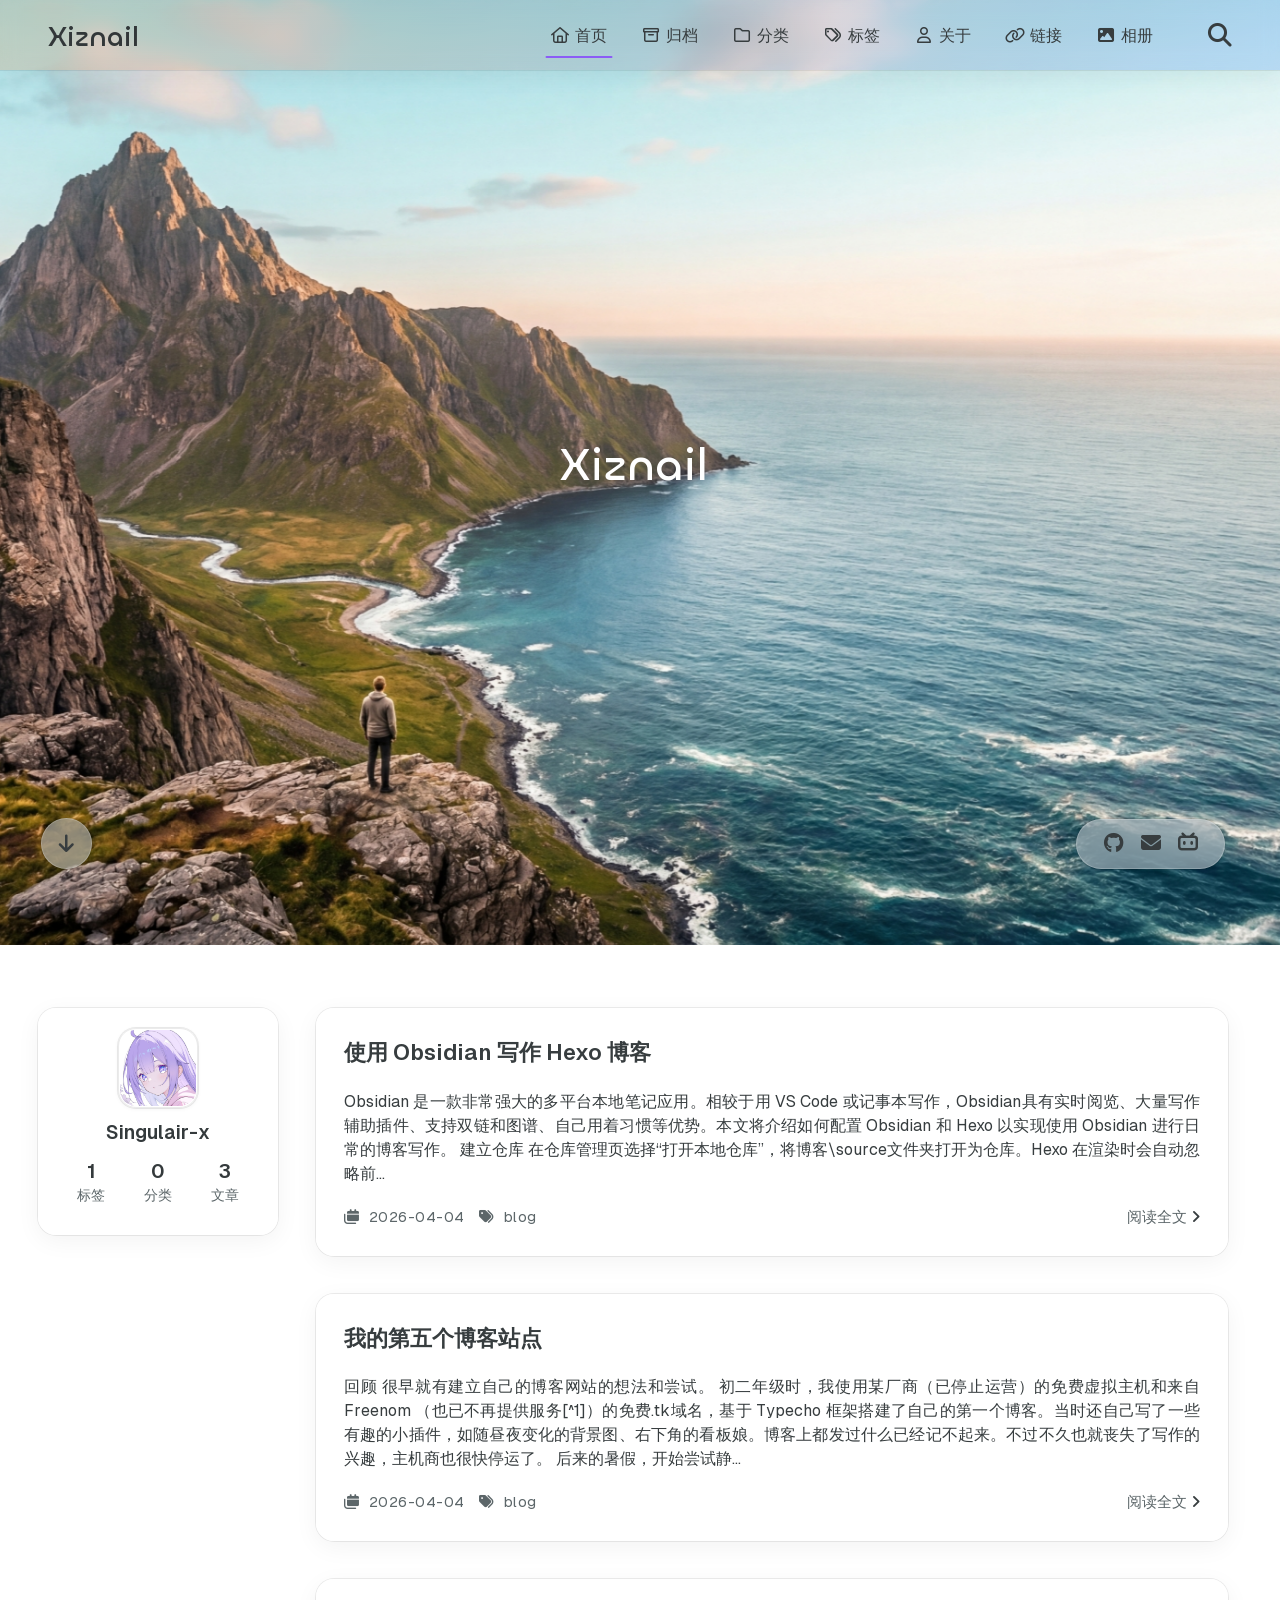
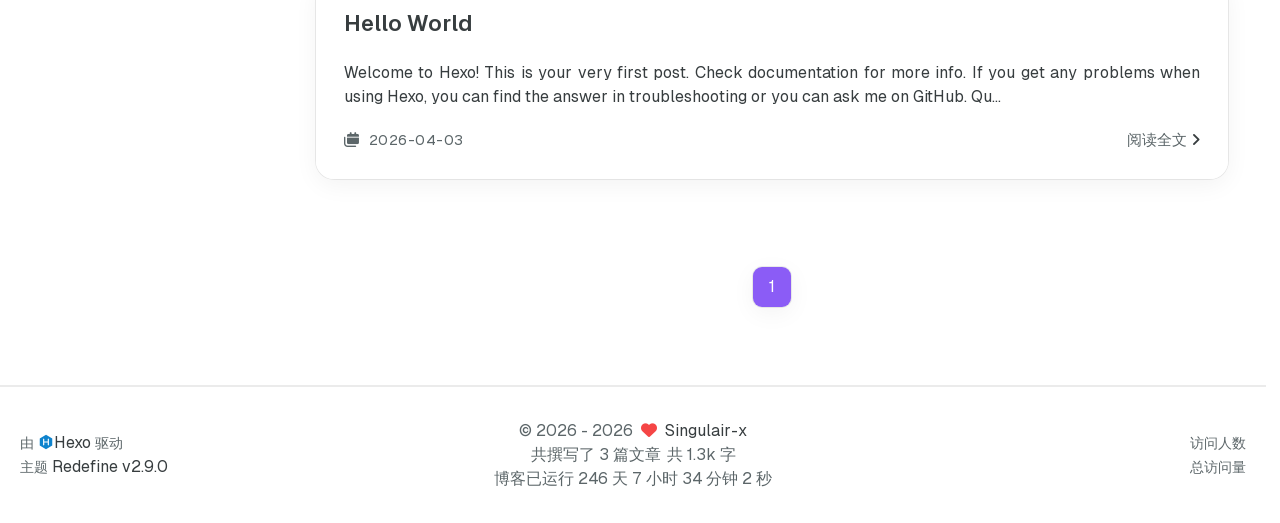
==== commit 3b6eb202: "Site updated: 2026-04-05 00:03:23" ====
--- a/index.html
+++ b/index.html
@@ -967,7 +967,7 @@
                 <div class="flex flex-col gap-5 px-7 pb-7 pt-7">
                     <h3 class="home-article-title">
                         <a href="/2026/04/04/write-with-obsidian.html">
-                            write-with-obsidian
+                            使用 Obsidian 写作 Hexo 博客
                         </a>
                     </h3>
 
@@ -1005,7 +1005,7 @@
         
     </div>
 
-    <a href="/2026/04/04/write-with-obsidian.html">阅读全文<span class="seo-reader-text">write-with-obsidian</span>&nbsp;<i class="fa-solid fa-angle-right"></i></a>
+    <a href="/2026/04/04/write-with-obsidian.html">阅读全文<span class="seo-reader-text">使用 Obsidian 写作 Hexo 博客</span>&nbsp;<i class="fa-solid fa-angle-right"></i></a>
 </div>
 
                 </div>
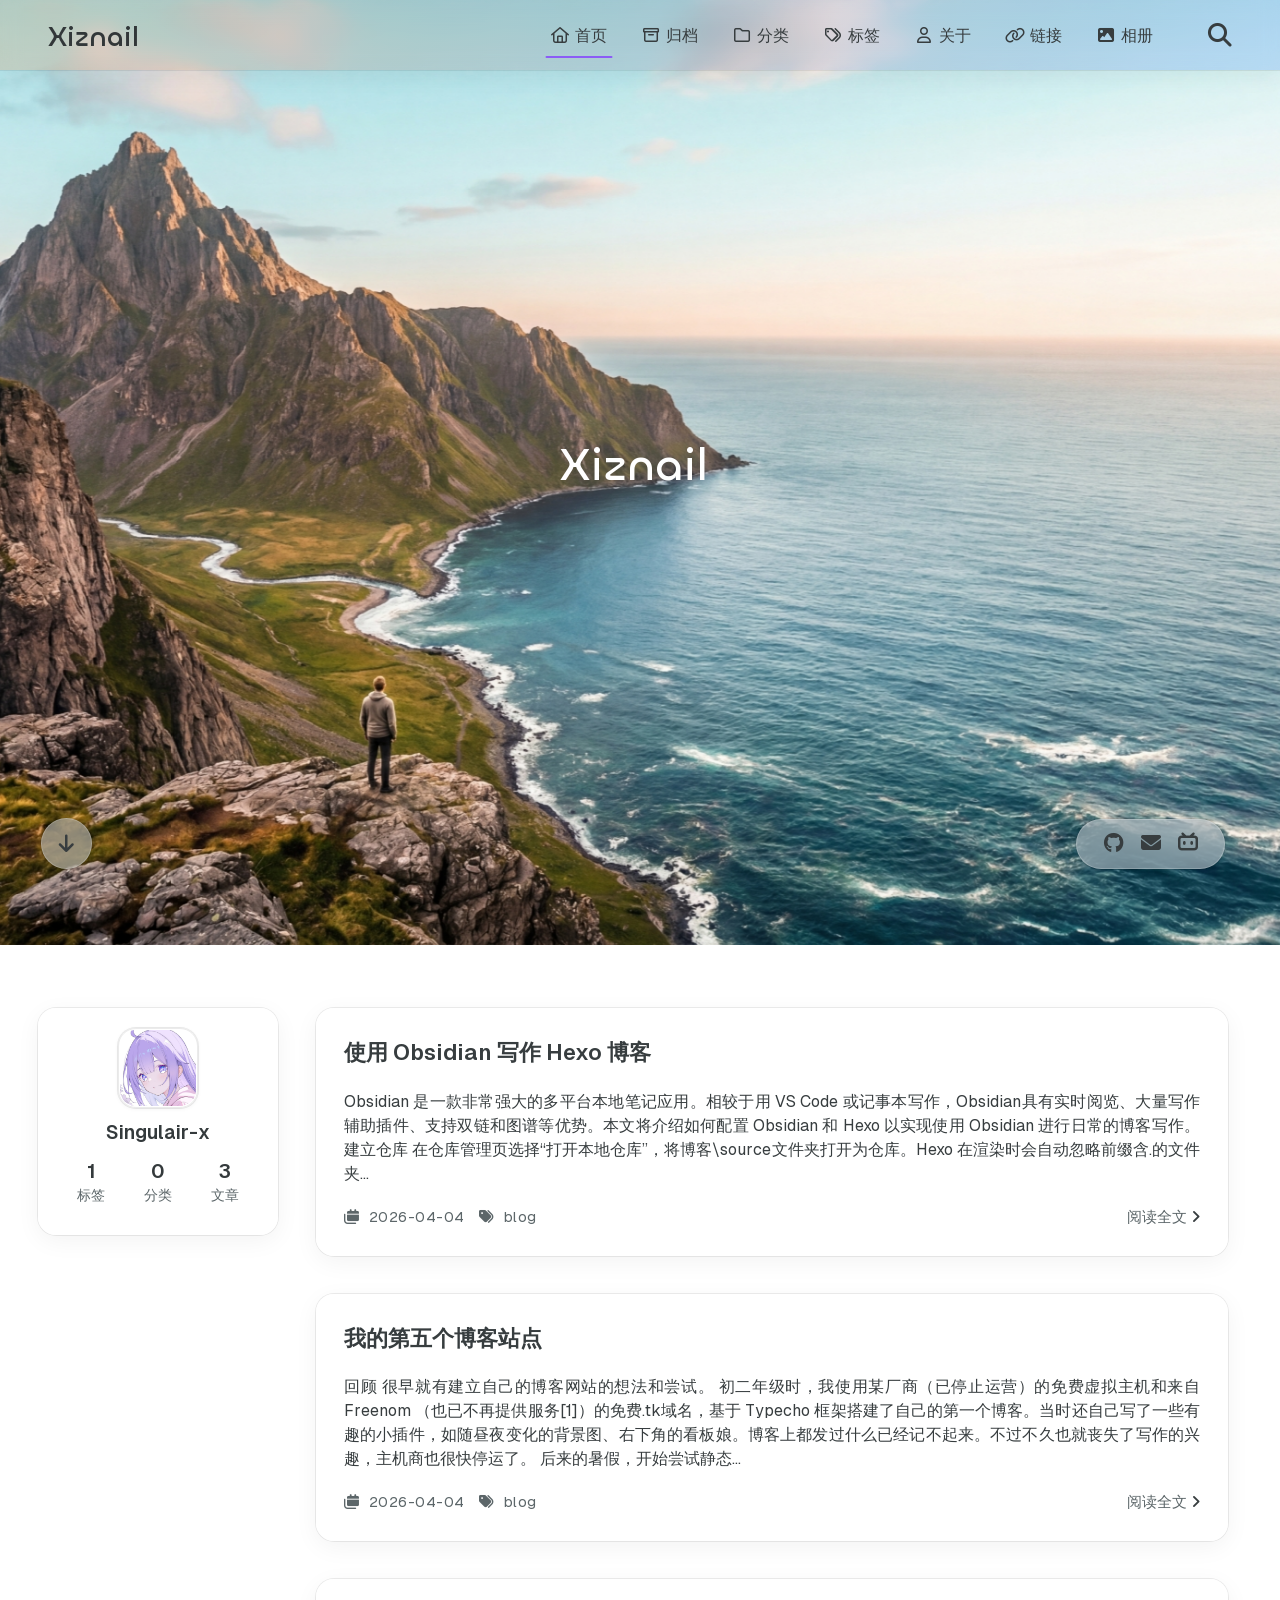
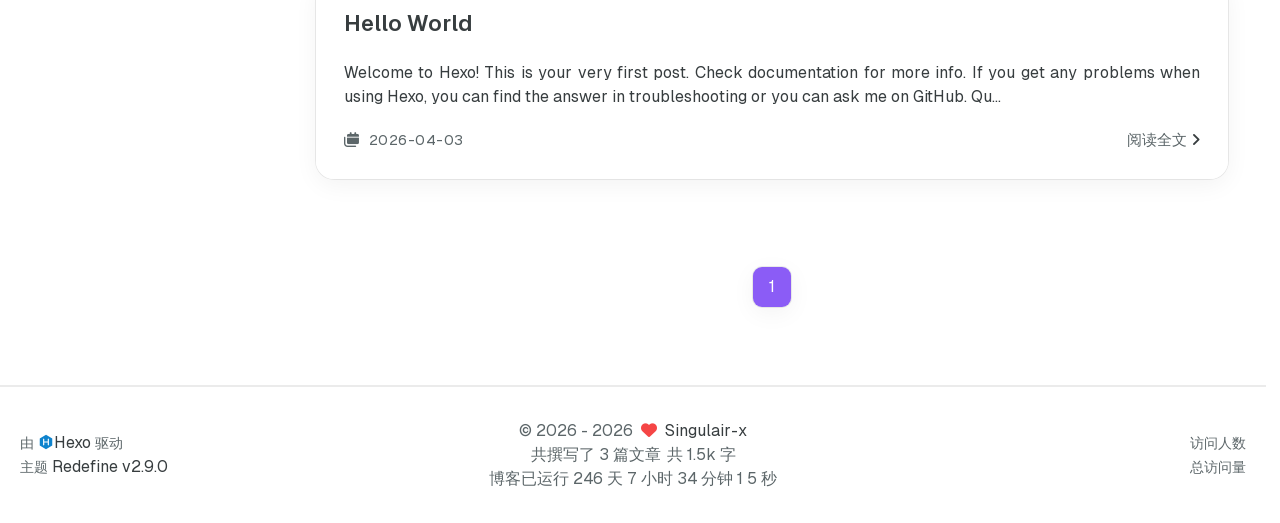
==== commit 665aee65: "Site updated: 2026-04-05 11:32:20" ====
--- a/index.html
+++ b/index.html
@@ -974,9 +974,9 @@
                     <div class="home-article-content markdown-body">
                         
                             
-                            Obsidian 是一款非常强大的多平台本地笔记应用。相较于用 VS Code 或记事本写作，Obsidian具有实时阅览、大量写作辅助插件、支持双链和图谱、自己用着习惯等优势。本文将介绍如何配置 Obsidian 和 Hexo 以实现使用 Obsidian 进行日常的博客写作。
+                            Obsidian 是一款非常强大的多平台本地笔记应用。相较于用 VS Code 或记事本写作，Obsidian具有实时阅览、大量写作辅助插件、支持双链和图谱等优势。本文将介绍如何配置 Obsidian 和 Hexo 以实现使用 Obsidian 进行日常的博客写作。
 建立仓库
-在仓库管理页选择“打开本地仓库”，将博客\source文件夹打开为仓库。Hexo 在渲染时会自动忽略前...
+在仓库管理页选择“打开本地仓库”，将博客\source文件夹打开为仓库。Hexo 在渲染时会自动忽略前缀含.的文件夹...
                         
                     </div>
 
@@ -1030,8 +1030,8 @@
                             
                             回顾
 很早就有建立自己的博客网站的想法和尝试。
-初二年级时，我使用某厂商（已停止运营）的免费虚拟主机和来自 Freenom （也已不再提供服务[^1]）的免费.tk域名，基于 Typecho 框架搭建了自己的第一个博客。当时还自己写了一些有趣的小插件，如随昼夜变化的背景图、右下角的看板娘。博客上都发过什么已经记不起来。不过不久也就丧失了写作的兴趣，主机商也很快停运了。
-后来的暑假，开始尝试静...
+初二年级时，我使用某厂商（已停止运营）的免费虚拟主机和来自 Freenom （也已不再提供服务[1]）的免费.tk域名，基于 Typecho 框架搭建了自己的第一个博客。当时还自己写了一些有趣的小插件，如随昼夜变化的背景图、右下角的看板娘。博客上都发过什么已经记不起来。不过不久也就丧失了写作的兴趣，主机商也很快停运了。
+后来的暑假，开始尝试静态...
                         
                     </div>
 
@@ -1141,7 +1141,7 @@
                     </span>
                     
                         <span>
-                            共 1.3k 字
+                            共 1.5k 字
                         </span>
                     
                 </p>
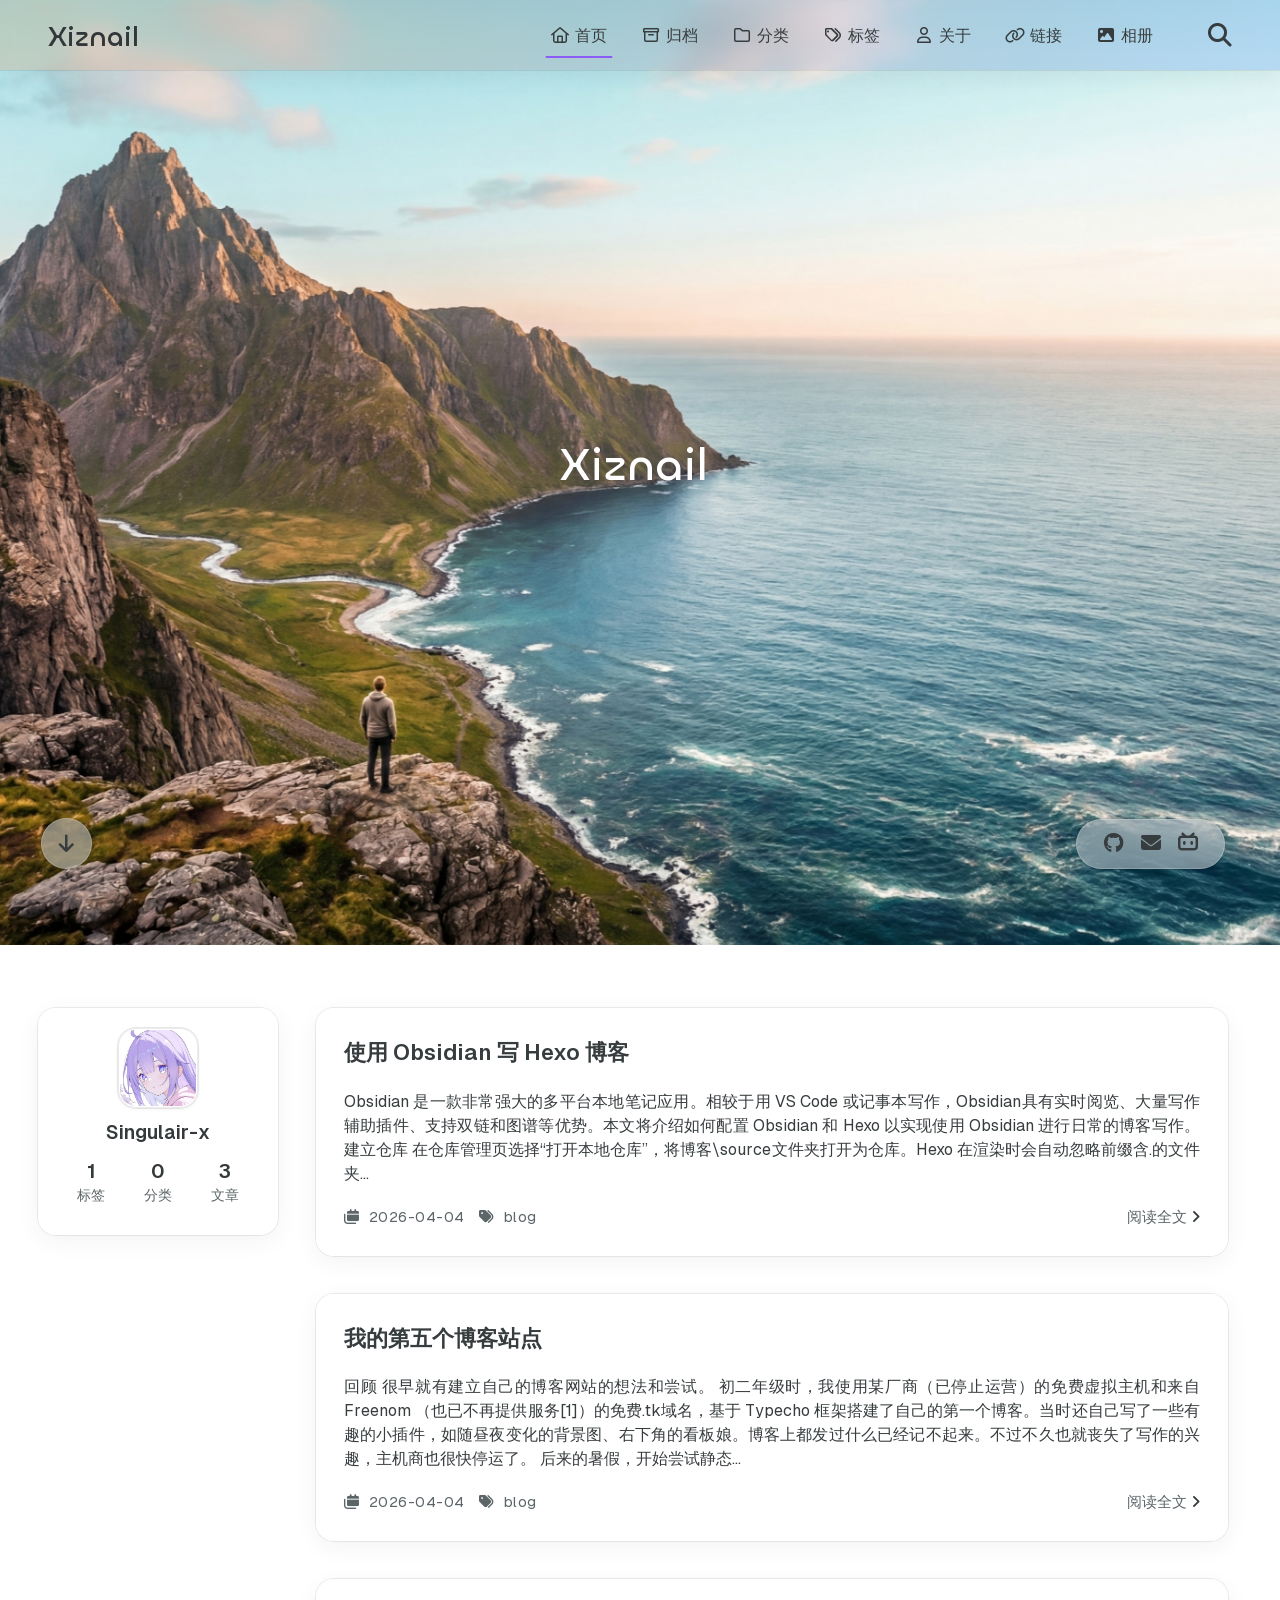
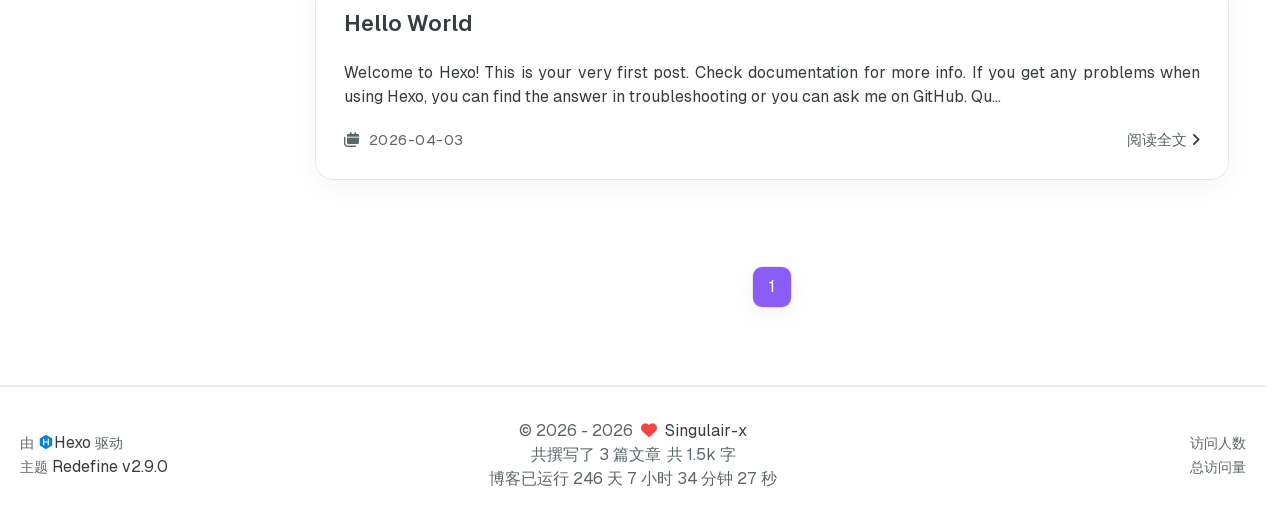
==== commit ba49de18: "Site updated: 2026-04-05 12:44:41" ====
--- a/index.html
+++ b/index.html
@@ -148,7 +148,7 @@
 
     <script id="hexo-configurations">
     window.config = {"hostname":"singulair-x.github.io","root":"/","language":"zh-CN","path":"search.json"};
-    window.theme = {"articles":{"style":{"font_size":"16px","line_height":1.5,"image_border_radius":"14px","image_alignment":"center","image_caption":true,"link_icon":true,"delete_mask":true,"title_alignment":"left","headings_top_spacing":{"h1":"2.5rem","h2":"2rem","h3":"1.75rem","h4":"1.5rem","h5":"1.25rem","h6":"1rem"}},"word_count":{"enable":true,"count":true,"min2read":true},"author_label":{"enable":false,"auto":false,"list":[]},"code_block":{"copy":true,"style":"mac","highlight_theme":{"light":"github","dark":"vs2015"},"font":{"enable":false,"family":null,"url":null}},"toc":{"enable":true,"max_depth":4,"number":true,"expand":true,"init_open":true},"copyright":{"enable":true,"default":"cc_by_nc_sa"},"lazyload":true,"pangu_js":false,"recommendation":{"enable":false,"title":"推荐阅读","limit":3,"mobile_limit":2,"placeholder":"/images/wallhaven-wqery6-light.webp","skip_dirs":[]}},"colors":{"primary":"#8B5CF6","secondary":null,"default_mode":"dark"},"global":{"fonts":{"chinese":{"enable":false,"family":null,"url":null},"english":{"enable":false,"family":null,"url":null},"title":{"enable":false,"family":null,"url":null}},"content_max_width":"1000px","sidebar_width":"210px","hover":{"shadow":true,"scale":false},"scroll_progress":{"bar":false,"percentage":true},"website_counter":{"url":"https://cn.vercount.one/js","enable":true,"site_pv":true,"site_uv":true,"post_pv":true},"single_page":true,"preloader":{"enable":true,"custom_message":null},"side_tools":{"gear_rotation":false,"auto_expand":false},"open_graph":{"enable":true,"image":"/images/redefine-og.webp","description":"Singulair's blog."},"google_analytics":{"enable":false,"id":null}},"home_banner":{"enable":true,"style":"fixed","image":{"light":"/images/bg_day.jpg","dark":"/images/bg_night.jpg"},"title":"Xiznail","subtitle":{"text":["Don't be nameless to yourself."],"hitokoto":{"enable":false,"show_author":false,"api":"https://v1.hitokoto.cn"},"typing_speed":100,"backing_speed":80,"starting_delay":500,"backing_delay":1500,"loop":false,"smart_backspace":true},"text_color":{"light":"#fff","dark":"#d1d1b6"},"text_style":{"title_size":"2.8rem","subtitle_size":"1.5rem","line_height":1.2},"custom_font":{"enable":false,"family":"Minecraft","url":"/fonts/minecraft/minecraft.css"},"social_links":{"enable":true,"style":"default","links":[{"icon":"fa-brands fa-github","url":"https://github.com/singulair-x"},{"icon":"fa-solid fa-envelope","url":"mailto:Singulair-a@outlook.com"},{"icon":"fa-brands fa-bilibili","url":"https://space.bilibili.com/410039331"}],"qrs":[{"icon":"fa-brands fa-weixin","qr":null},{"icon":"/images/custom-icon.svg","qr":null}]}},"plugins":{"feed":{"enable":false},"aplayer":{"enable":false,"type":"fixed","audios":[{"name":null,"artist":null,"url":null,"cover":null,"lrc":null}]},"mermaid":{"enable":true,"version":"11.4.1","theme":{"light":"default","dark":"dark"}}},"version":"2.9.0","navbar":{"auto_hide":false,"color":{"left":"#f78736","right":"#367df7","transparency":35},"width":{"home":"1200px","pages":"1000px"},"links":{"Home":{"path":"/","icon":"fa-regular fa-house"},"Archives":{"path":"/archives","icon":"fa-regular fa-archive"},"Categories":{"path":"/categories","icon":"fa-regular fa-folder"},"Tags":{"path":"/tags","icon":"fa-regular fa-tags"},"About":{"path":"/about","icon":"fa-regular fa-user"},"Links":{"path":"/links","icon":"fa-regular fa-link"},"相册":{"path":"/masonry","icon":"fa-solid fa-image"}},"search":{"enable":true,"preload":true}},"page_templates":{"friends_column":2,"tags_style":"blur","masonry":{"batch_size":12,"initial_batch_size":24}},"home":{"sidebar":{"enable":true,"position":"left","first_item":"menu","announcement":null,"show_on_mobile":true,"links":null},"article_date_format":"auto","excerpt_length":200,"categories":{"enable":true,"limit":3},"tags":{"enable":true,"limit":3}},"footer":{"runtime":true,"icon":"<i class=\"fa-solid fa-heart fa-beat\" style=\"--fa-animation-duration: 0.5s; color: #f54545\"></i>","start":"2026/4/3 22:52:29","statistics":true,"customize":null,"icp":{"enable":false,"number":null,"url":null}},"footerStart":"2026/4/3 22:52:29","mermaid":{"style":{"light":"default","dark":"dark"}}};
+    window.theme = {"articles":{"style":{"font_size":"16px","line_height":1.5,"image_border_radius":"14px","image_alignment":"center","image_caption":true,"link_icon":true,"delete_mask":true,"title_alignment":"left","headings_top_spacing":{"h1":"2.5rem","h2":"2rem","h3":"1.75rem","h4":"1.5rem","h5":"1.25rem","h6":"1rem"}},"word_count":{"enable":true,"count":true,"min2read":true},"author_label":{"enable":false,"auto":false,"list":[]},"code_block":{"copy":true,"style":"mac","highlight_theme":{"light":"github","dark":"github-dark"},"font":{"enable":false,"family":null,"url":null}},"toc":{"enable":true,"max_depth":4,"number":true,"expand":true,"init_open":true},"copyright":{"enable":true,"default":"cc_by_nc_sa"},"lazyload":true,"pangu_js":false,"recommendation":{"enable":false,"title":"推荐阅读","limit":3,"mobile_limit":2,"placeholder":"/images/wallhaven-wqery6-light.webp","skip_dirs":[]}},"colors":{"primary":"#8B5CF6","secondary":null,"default_mode":"dark"},"global":{"fonts":{"chinese":{"enable":false,"family":null,"url":null},"english":{"enable":false,"family":null,"url":null},"title":{"enable":false,"family":null,"url":null}},"content_max_width":"1000px","sidebar_width":"210px","hover":{"shadow":true,"scale":false},"scroll_progress":{"bar":false,"percentage":true},"website_counter":{"url":"https://cn.vercount.one/js","enable":true,"site_pv":true,"site_uv":true,"post_pv":true},"single_page":true,"preloader":{"enable":true,"custom_message":null},"side_tools":{"gear_rotation":false,"auto_expand":false},"open_graph":{"enable":true,"image":"/images/redefine-og.webp","description":"Singulair's blog."},"google_analytics":{"enable":false,"id":null}},"home_banner":{"enable":true,"style":"fixed","image":{"light":"/images/bg_day.jpg","dark":"/images/bg_night.jpg"},"title":"Xiznail","subtitle":{"text":["Don't be nameless to yourself."],"hitokoto":{"enable":false,"show_author":false,"api":"https://v1.hitokoto.cn"},"typing_speed":100,"backing_speed":80,"starting_delay":500,"backing_delay":1500,"loop":false,"smart_backspace":true},"text_color":{"light":"#fff","dark":"#d1d1b6"},"text_style":{"title_size":"2.8rem","subtitle_size":"1.5rem","line_height":1.2},"custom_font":{"enable":false,"family":"Minecraft","url":"/fonts/minecraft/minecraft.css"},"social_links":{"enable":true,"style":"default","links":[{"icon":"fa-brands fa-github","url":"https://github.com/singulair-x"},{"icon":"fa-solid fa-envelope","url":"mailto:Singulair-a@outlook.com"},{"icon":"fa-brands fa-bilibili","url":"https://space.bilibili.com/410039331"}],"qrs":[{"icon":"fa-brands fa-weixin","qr":null},{"icon":"/images/custom-icon.svg","qr":null}]}},"plugins":{"feed":{"enable":false},"aplayer":{"enable":false,"type":"fixed","audios":[{"name":null,"artist":null,"url":null,"cover":null,"lrc":null}]},"mermaid":{"enable":true,"version":"11.4.1","theme":{"light":"default","dark":"dark"}}},"version":"2.9.0","navbar":{"auto_hide":false,"color":{"left":"#f78736","right":"#367df7","transparency":35},"width":{"home":"1200px","pages":"1000px"},"links":{"Home":{"path":"/","icon":"fa-regular fa-house"},"Archives":{"path":"/archives","icon":"fa-regular fa-archive"},"Categories":{"path":"/categories","icon":"fa-regular fa-folder"},"Tags":{"path":"/tags","icon":"fa-regular fa-tags"},"About":{"path":"/about","icon":"fa-regular fa-user"},"Links":{"path":"/links","icon":"fa-regular fa-link"},"相册":{"path":"/masonry","icon":"fa-solid fa-image"}},"search":{"enable":true,"preload":true}},"page_templates":{"friends_column":2,"tags_style":"blur","masonry":{"batch_size":12,"initial_batch_size":24}},"home":{"sidebar":{"enable":true,"position":"left","first_item":"menu","announcement":null,"show_on_mobile":true,"links":null},"article_date_format":"auto","excerpt_length":200,"categories":{"enable":true,"limit":3},"tags":{"enable":true,"limit":3}},"footer":{"runtime":true,"icon":"<i class=\"fa-solid fa-heart fa-beat\" style=\"--fa-animation-duration: 0.5s; color: #f54545\"></i>","start":"2026/4/3 22:52:29","statistics":true,"customize":null,"icp":{"enable":false,"number":null,"url":null}},"footerStart":"2026/4/3 22:52:29","mermaid":{"style":{"light":"default","dark":"dark"}}};
     window.lang_ago = {"second":"%s 秒前","minute":"%s 分钟前","hour":"%s 小时前","day":"%s 天前","week":"%s 周前","month":"%s 个月前","year":"%s 年前"};
     window.i18n = {"search":"站内搜索您需要的内容...","toc":"目录","prev":"上一页","next":"下一页","prev_posts":"上一篇","next_posts":"下一篇","page":"第 %d 页","recent_posts":"最新文章","share":"分享","powered_by":"由 %s 驱动","theme":"主题","rss_feed":"RSS Feed","category":"分类","categories":"分类","tag":"标签","tags":"标签","post":"文章","posts":"文章","tagcloud":"标签云","comment":"评论","comments":"评论","top":"置顶","sticky":"置顶","go-back-home":"回到首页","masonry_loading":"照片加载中...","image_viewer":"图片查看器","close":"关闭","exif":{"title":"EXIF","cards":{"camera":"相机","lens":"镜头","exposure":"曝光","other":"其他"},"fields":{"make":"品牌","model":"机型","date_taken":"拍摄时间","lens_model":"镜头","focal_length":"焦距","focus_mode":"对焦模式","shutter":"快门","aperture":"光圈","iso":"感光度","exposure_program":"曝光程序","exposure_compensation":"曝光补偿","metering_mode":"测光模式","flash":"闪光灯","white_balance":"白平衡","latitude":"纬度","longitude":"经度","altitude":"海拔"},"status":{"loading":"加载中...","no_exif":"无 EXIF 信息","library_missing":"EXIF 库未加载","image_source_missing":"图片地址不可用","unavailable":"EXIF 不可用（可能被 CORS 阻止或缺少元数据）","flag_unavailable":"EXIF 不可用"}},"home":"首页","archive":"归档","archives":"归档","about":"关于","links":"链接","link":"链接","friends":"友情链接","friend":"友情链接","timeline":"时间轴","shuoshuo":"说说","bookmarks":"书签","site_uv":"访问人数","site_pv":"总访问量","read_more":"阅读全文","wordcount":"字","min2read":"分钟","changelog":"更新日志","status":"状态","runtime":"博客已运行","days":"天","hours":"小时","minutes":"分钟","seconds":"秒","optimized_by":"并由 Evan 进行优化","rights":"版权所有","site_posts":"共撰写了 %s 篇文章","site_wordcount":"共 %s 字","copyright":{"title":"标题","author":"作者","link":"链接","create_time":"创建于","update_time":"更新于","license_title":"版权声明","license_content":"本文章采用 %s 进行许可。","all_rights_reserved":"版权所有 &#169 %s，禁止转载。","public_domain":"本文为公有领域作品，可自由转载、引用。"},"ago":{"second":"%s 秒前","minute":"%s 分钟前","hour":"%s 小时前","day":"%s 天前","week":"%s 周前","month":"%s 个月前","year":"%s 年前"},"create_time":"创建","update_time":"更新","expired":"这篇文章最后更新于 %s 天前，内容可能已经过时。"};
     window.data = {"masonry":false};
@@ -967,7 +967,7 @@
                 <div class="flex flex-col gap-5 px-7 pb-7 pt-7">
                     <h3 class="home-article-title">
                         <a href="/2026/04/04/write-with-obsidian.html">
-                            使用 Obsidian 写作 Hexo 博客
+                            使用 Obsidian 写 Hexo 博客
                         </a>
                     </h3>
 
@@ -1005,7 +1005,7 @@
         
     </div>
 
-    <a href="/2026/04/04/write-with-obsidian.html">阅读全文<span class="seo-reader-text">使用 Obsidian 写作 Hexo 博客</span>&nbsp;<i class="fa-solid fa-angle-right"></i></a>
+    <a href="/2026/04/04/write-with-obsidian.html">阅读全文<span class="seo-reader-text">使用 Obsidian 写 Hexo 博客</span>&nbsp;<i class="fa-solid fa-angle-right"></i></a>
 </div>
 
                 </div>
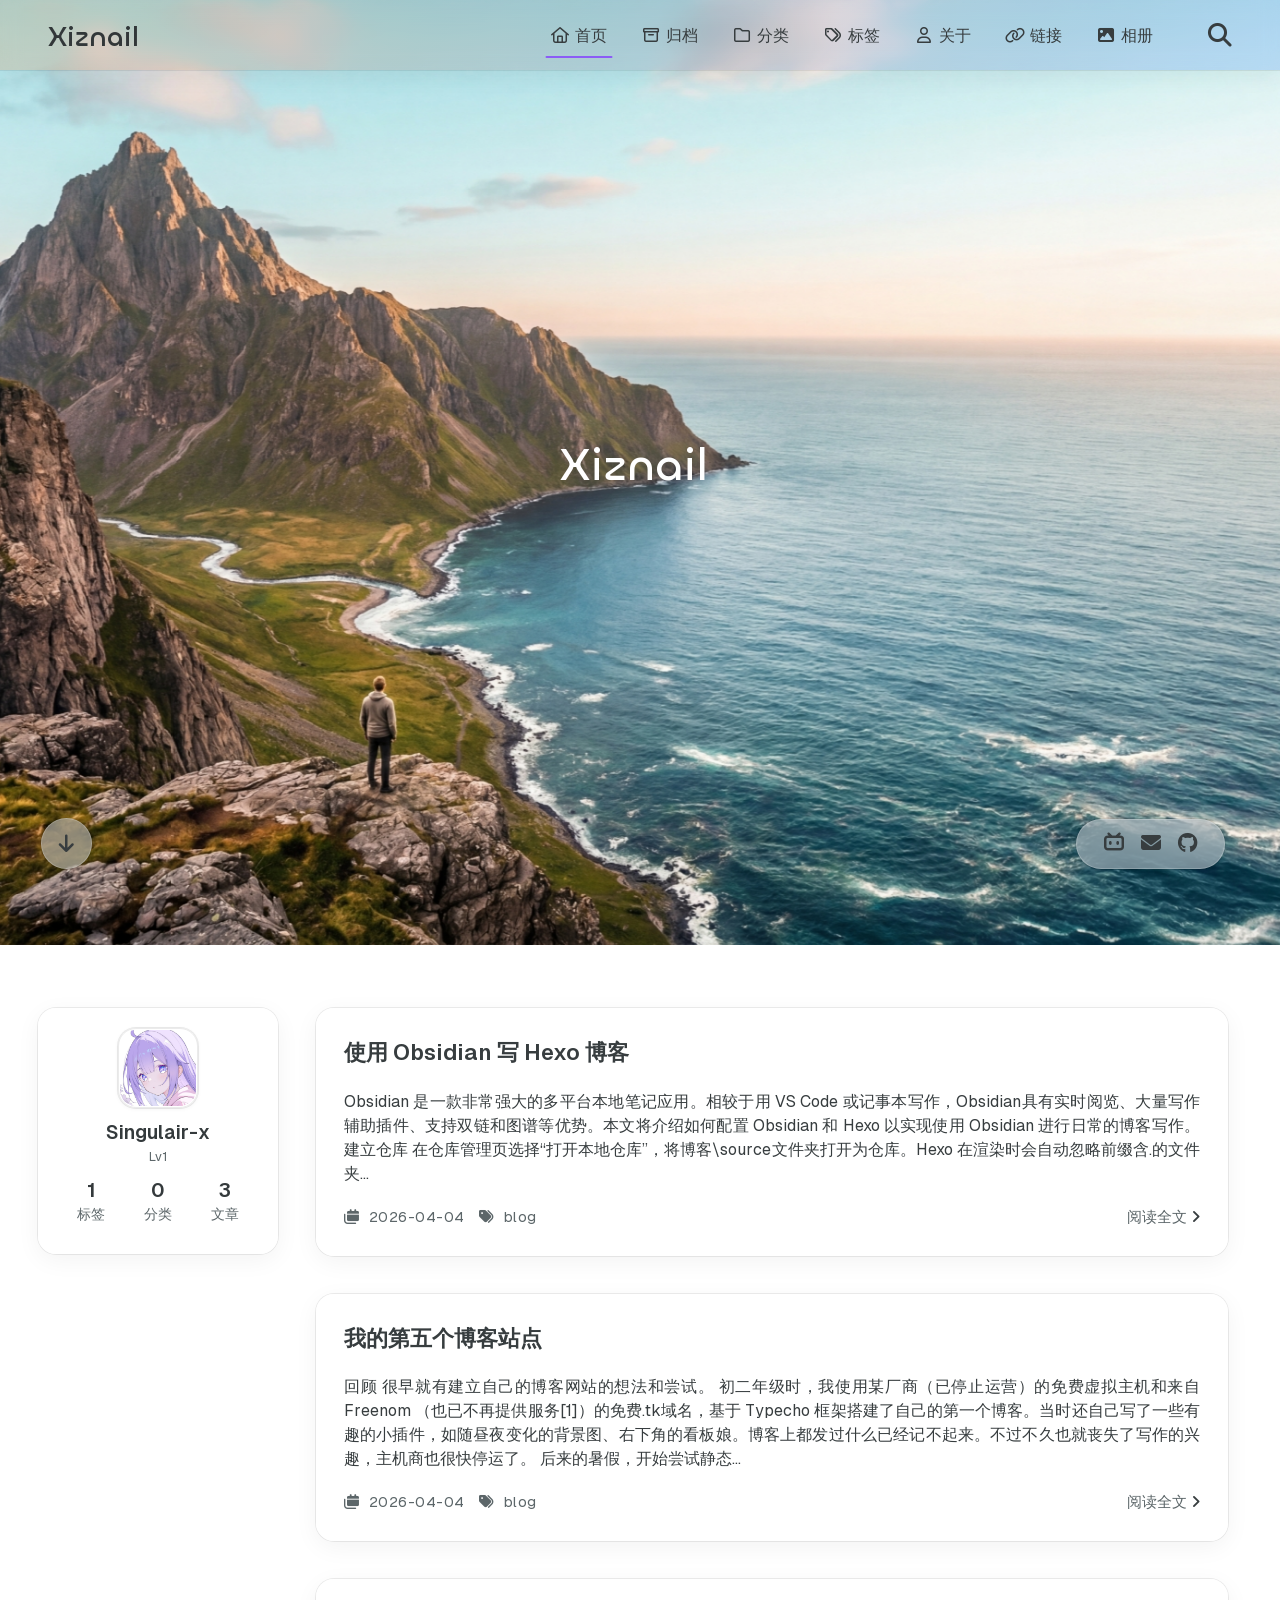
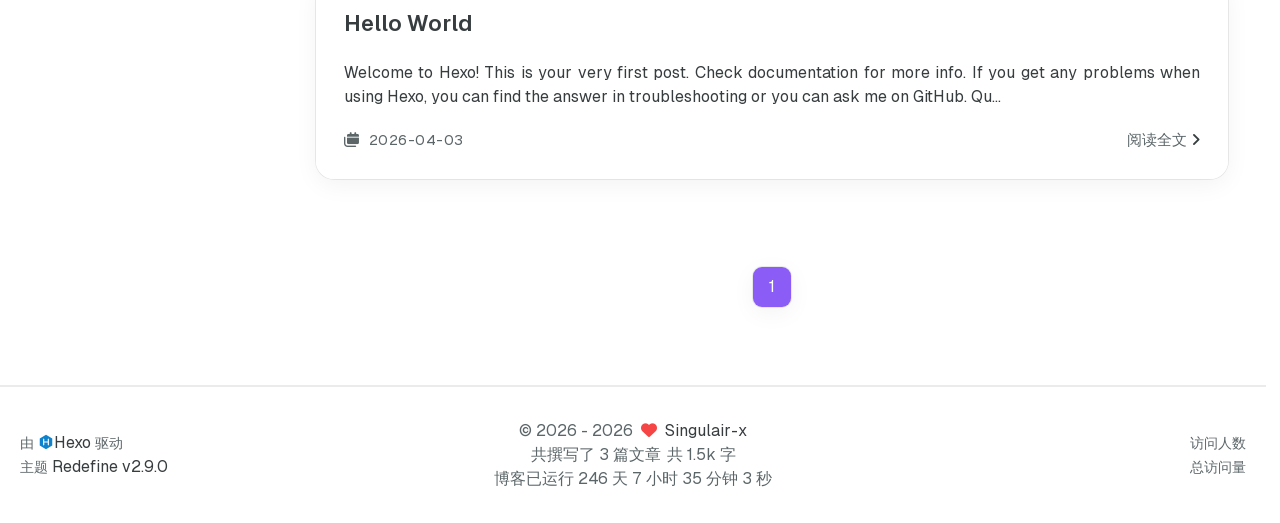
==== commit 7a0b70e8: "Site updated: 2026-04-05 18:34:24" ====
--- a/index.html
+++ b/index.html
@@ -148,7 +148,7 @@
 
     <script id="hexo-configurations">
     window.config = {"hostname":"singulair-x.github.io","root":"/","language":"zh-CN","path":"search.json"};
-    window.theme = {"articles":{"style":{"font_size":"16px","line_height":1.5,"image_border_radius":"14px","image_alignment":"center","image_caption":true,"link_icon":true,"delete_mask":true,"title_alignment":"left","headings_top_spacing":{"h1":"2.5rem","h2":"2rem","h3":"1.75rem","h4":"1.5rem","h5":"1.25rem","h6":"1rem"}},"word_count":{"enable":true,"count":true,"min2read":true},"author_label":{"enable":false,"auto":false,"list":[]},"code_block":{"copy":true,"style":"mac","highlight_theme":{"light":"github","dark":"github-dark"},"font":{"enable":false,"family":null,"url":null}},"toc":{"enable":true,"max_depth":4,"number":true,"expand":true,"init_open":true},"copyright":{"enable":true,"default":"cc_by_nc_sa"},"lazyload":true,"pangu_js":false,"recommendation":{"enable":false,"title":"推荐阅读","limit":3,"mobile_limit":2,"placeholder":"/images/wallhaven-wqery6-light.webp","skip_dirs":[]}},"colors":{"primary":"#8B5CF6","secondary":null,"default_mode":"dark"},"global":{"fonts":{"chinese":{"enable":false,"family":null,"url":null},"english":{"enable":false,"family":null,"url":null},"title":{"enable":false,"family":null,"url":null}},"content_max_width":"1000px","sidebar_width":"210px","hover":{"shadow":true,"scale":false},"scroll_progress":{"bar":false,"percentage":true},"website_counter":{"url":"https://cn.vercount.one/js","enable":true,"site_pv":true,"site_uv":true,"post_pv":true},"single_page":true,"preloader":{"enable":true,"custom_message":null},"side_tools":{"gear_rotation":false,"auto_expand":false},"open_graph":{"enable":true,"image":"/images/redefine-og.webp","description":"Singulair's blog."},"google_analytics":{"enable":false,"id":null}},"home_banner":{"enable":true,"style":"fixed","image":{"light":"/images/bg_day.jpg","dark":"/images/bg_night.jpg"},"title":"Xiznail","subtitle":{"text":["Don't be nameless to yourself."],"hitokoto":{"enable":false,"show_author":false,"api":"https://v1.hitokoto.cn"},"typing_speed":100,"backing_speed":80,"starting_delay":500,"backing_delay":1500,"loop":false,"smart_backspace":true},"text_color":{"light":"#fff","dark":"#d1d1b6"},"text_style":{"title_size":"2.8rem","subtitle_size":"1.5rem","line_height":1.2},"custom_font":{"enable":false,"family":"Minecraft","url":"/fonts/minecraft/minecraft.css"},"social_links":{"enable":true,"style":"default","links":[{"icon":"fa-brands fa-github","url":"https://github.com/singulair-x"},{"icon":"fa-solid fa-envelope","url":"mailto:Singulair-a@outlook.com"},{"icon":"fa-brands fa-bilibili","url":"https://space.bilibili.com/410039331"}],"qrs":[{"icon":"fa-brands fa-weixin","qr":null},{"icon":"/images/custom-icon.svg","qr":null}]}},"plugins":{"feed":{"enable":false},"aplayer":{"enable":false,"type":"fixed","audios":[{"name":null,"artist":null,"url":null,"cover":null,"lrc":null}]},"mermaid":{"enable":true,"version":"11.4.1","theme":{"light":"default","dark":"dark"}}},"version":"2.9.0","navbar":{"auto_hide":false,"color":{"left":"#f78736","right":"#367df7","transparency":35},"width":{"home":"1200px","pages":"1000px"},"links":{"Home":{"path":"/","icon":"fa-regular fa-house"},"Archives":{"path":"/archives","icon":"fa-regular fa-archive"},"Categories":{"path":"/categories","icon":"fa-regular fa-folder"},"Tags":{"path":"/tags","icon":"fa-regular fa-tags"},"About":{"path":"/about","icon":"fa-regular fa-user"},"Links":{"path":"/links","icon":"fa-regular fa-link"},"相册":{"path":"/masonry","icon":"fa-solid fa-image"}},"search":{"enable":true,"preload":true}},"page_templates":{"friends_column":2,"tags_style":"blur","masonry":{"batch_size":12,"initial_batch_size":24}},"home":{"sidebar":{"enable":true,"position":"left","first_item":"menu","announcement":null,"show_on_mobile":true,"links":null},"article_date_format":"auto","excerpt_length":200,"categories":{"enable":true,"limit":3},"tags":{"enable":true,"limit":3}},"footer":{"runtime":true,"icon":"<i class=\"fa-solid fa-heart fa-beat\" style=\"--fa-animation-duration: 0.5s; color: #f54545\"></i>","start":"2026/4/3 22:52:29","statistics":true,"customize":null,"icp":{"enable":false,"number":null,"url":null}},"footerStart":"2026/4/3 22:52:29","mermaid":{"style":{"light":"default","dark":"dark"}}};
+    window.theme = {"articles":{"style":{"font_size":"16px","line_height":1.5,"image_border_radius":"14px","image_alignment":"center","image_caption":true,"link_icon":true,"delete_mask":true,"title_alignment":"left","headings_top_spacing":{"h1":"2.5rem","h2":"2rem","h3":"1.75rem","h4":"1.5rem","h5":"1.25rem","h6":"1rem"}},"word_count":{"enable":true,"count":true,"min2read":true},"author_label":{"enable":true,"auto":true,"list":[]},"code_block":{"copy":true,"style":"mac","highlight_theme":{"light":"github","dark":"github-dark"},"font":{"enable":false,"family":null,"url":null}},"toc":{"enable":true,"max_depth":4,"number":true,"expand":true,"init_open":true},"copyright":{"enable":true,"default":"cc_by_nc_sa"},"lazyload":true,"pangu_js":false,"recommendation":{"enable":false,"title":"推荐阅读","limit":3,"mobile_limit":2,"placeholder":"/images/wallhaven-wqery6-light.webp","skip_dirs":[]}},"colors":{"primary":"#8B5CF6","secondary":null,"default_mode":"dark"},"global":{"fonts":{"chinese":{"enable":false,"family":null,"url":null},"english":{"enable":false,"family":null,"url":null},"title":{"enable":false,"family":null,"url":null}},"content_max_width":"1000px","sidebar_width":"210px","hover":{"shadow":true,"scale":false},"scroll_progress":{"bar":false,"percentage":true},"website_counter":{"url":"https://cn.vercount.one/js","enable":true,"site_pv":true,"site_uv":true,"post_pv":true},"single_page":true,"preloader":{"enable":true,"custom_message":null},"side_tools":{"gear_rotation":false,"auto_expand":false},"open_graph":{"enable":true,"image":"/images/redefine-og.webp","description":"Singulair's blog."},"google_analytics":{"enable":false,"id":null}},"home_banner":{"enable":true,"style":"fixed","image":{"light":"/images/bg_day.jpg","dark":"/images/bg_night.jpg"},"title":"Xiznail","subtitle":{"text":["Do not remain nameless to yourself."],"hitokoto":{"enable":false,"show_author":false,"api":"https://v1.hitokoto.cn"},"typing_speed":100,"backing_speed":80,"starting_delay":500,"backing_delay":1500,"loop":false,"smart_backspace":true},"text_color":{"light":"#fff","dark":"#d1d1b6"},"text_style":{"title_size":"2.8rem","subtitle_size":"1.5rem","line_height":1.2},"custom_font":{"enable":false,"family":"","url":""},"social_links":{"enable":true,"style":"default","links":[{"icon":"fa-brands fa-bilibili","url":"https://space.bilibili.com/410039331"},{"icon":"fa-solid fa-envelope","url":"mailto:Singulair_a@outlook.com"},{"icon":"fa-brands fa-github","url":"https://github.com/singulair-x"}],"qrs":[{"icon":"fa-brands fa-weixin","qr":null},{"icon":"/images/custom-icon.svg","qr":null}]}},"plugins":{"feed":{"enable":true},"aplayer":{"enable":false,"type":"fixed","audios":[{"name":null,"artist":null,"url":null,"cover":null,"lrc":null}]},"mermaid":{"enable":true,"version":"11.4.1","theme":{"light":"default","dark":"dark"}}},"version":"2.9.0","navbar":{"auto_hide":false,"color":{"left":"#f78736","right":"#367df7","transparency":35},"width":{"home":"1200px","pages":"1000px"},"links":{"Home":{"path":"/","icon":"fa-regular fa-house"},"Archives":{"path":"/archives","icon":"fa-regular fa-archive"},"Categories":{"path":"/categories","icon":"fa-regular fa-folder"},"Tags":{"path":"/tags","icon":"fa-regular fa-tags"},"About":{"path":"/about","icon":"fa-regular fa-user"},"Links":{"path":"/links","icon":"fa-regular fa-link"},"相册":{"path":"/masonry","icon":"fa-solid fa-image"}},"search":{"enable":true,"preload":true}},"page_templates":{"friends_column":2,"tags_style":"blur","masonry":{"batch_size":12,"initial_batch_size":24}},"home":{"sidebar":{"enable":true,"position":"left","first_item":"menu","announcement":null,"show_on_mobile":true,"links":null},"article_date_format":"auto","excerpt_length":200,"categories":{"enable":true,"limit":3},"tags":{"enable":true,"limit":3}},"footer":{"runtime":true,"icon":"<i class=\"fa-solid fa-heart fa-beat\" style=\"--fa-animation-duration: 0.5s; color: #f54545\"></i>","start":"2026/4/3 22:52:29","statistics":true,"customize":null,"icp":{"enable":false,"number":null,"url":null}},"footerStart":"2026/4/3 22:52:29","mermaid":{"style":{"light":"default","dark":"dark"}}};
     window.lang_ago = {"second":"%s 秒前","minute":"%s 分钟前","hour":"%s 小时前","day":"%s 天前","week":"%s 周前","month":"%s 个月前","year":"%s 年前"};
     window.i18n = {"search":"站内搜索您需要的内容...","toc":"目录","prev":"上一页","next":"下一页","prev_posts":"上一篇","next_posts":"下一篇","page":"第 %d 页","recent_posts":"最新文章","share":"分享","powered_by":"由 %s 驱动","theme":"主题","rss_feed":"RSS Feed","category":"分类","categories":"分类","tag":"标签","tags":"标签","post":"文章","posts":"文章","tagcloud":"标签云","comment":"评论","comments":"评论","top":"置顶","sticky":"置顶","go-back-home":"回到首页","masonry_loading":"照片加载中...","image_viewer":"图片查看器","close":"关闭","exif":{"title":"EXIF","cards":{"camera":"相机","lens":"镜头","exposure":"曝光","other":"其他"},"fields":{"make":"品牌","model":"机型","date_taken":"拍摄时间","lens_model":"镜头","focal_length":"焦距","focus_mode":"对焦模式","shutter":"快门","aperture":"光圈","iso":"感光度","exposure_program":"曝光程序","exposure_compensation":"曝光补偿","metering_mode":"测光模式","flash":"闪光灯","white_balance":"白平衡","latitude":"纬度","longitude":"经度","altitude":"海拔"},"status":{"loading":"加载中...","no_exif":"无 EXIF 信息","library_missing":"EXIF 库未加载","image_source_missing":"图片地址不可用","unavailable":"EXIF 不可用（可能被 CORS 阻止或缺少元数据）","flag_unavailable":"EXIF 不可用"}},"home":"首页","archive":"归档","archives":"归档","about":"关于","links":"链接","link":"链接","friends":"友情链接","friend":"友情链接","timeline":"时间轴","shuoshuo":"说说","bookmarks":"书签","site_uv":"访问人数","site_pv":"总访问量","read_more":"阅读全文","wordcount":"字","min2read":"分钟","changelog":"更新日志","status":"状态","runtime":"博客已运行","days":"天","hours":"小时","minutes":"分钟","seconds":"秒","optimized_by":"并由 Evan 进行优化","rights":"版权所有","site_posts":"共撰写了 %s 篇文章","site_wordcount":"共 %s 字","copyright":{"title":"标题","author":"作者","link":"链接","create_time":"创建于","update_time":"更新于","license_title":"版权声明","license_content":"本文章采用 %s 进行许可。","all_rights_reserved":"版权所有 &#169 %s，禁止转载。","public_domain":"本文为公有领域作品，可自由转载、引用。"},"ago":{"second":"%s 秒前","minute":"%s 分钟前","hour":"%s 小时前","day":"%s 天前","week":"%s 周前","month":"%s 个月前","year":"%s 年前"},"create_time":"创建","update_time":"更新","expired":"这篇文章最后更新于 %s 天前，内容可能已经过时。"};
     window.data = {"masonry":false};
@@ -171,7 +171,8 @@
     
     
     
-<meta name="generator" content="Hexo 8.1.1"><style>mjx-container[jax="SVG"] {
+<meta name="generator" content="Hexo 8.1.1"><link rel="alternate" href="/atom.xml" title="Xiznail" type="application/atom+xml">
+<style>mjx-container[jax="SVG"] {
   direction: ltr;
 }
 
@@ -513,8 +514,8 @@
                             
                             
                                 <span class="social-contact-item">
-                                    <a target="_blank" href="https://github.com/singulair-x">
-                                        <i class="fa-brands fa-github fa-fw fa-lg"></i>
+                                    <a target="_blank" href="https://space.bilibili.com/410039331">
+                                        <i class="fa-brands fa-bilibili fa-fw fa-lg"></i>
                                     </a>
                                 </span>
                             
@@ -528,7 +529,7 @@
                             
                             
                                 <span class="social-contact-item">
-                                    <a target="_blank" href="mailto:Singulair-a@outlook.com">
+                                    <a target="_blank" href="mailto:Singulair_a@outlook.com">
                                         <i class="fa-solid fa-envelope fa-fw fa-lg"></i>
                                     </a>
                                 </span>
@@ -543,8 +544,8 @@
                             
                             
                                 <span class="social-contact-item">
-                                    <a target="_blank" href="https://space.bilibili.com/410039331">
-                                        <i class="fa-brands fa-bilibili fa-fw fa-lg"></i>
+                                    <a target="_blank" href="https://github.com/singulair-x">
+                                        <i class="fa-brands fa-github fa-fw fa-lg"></i>
                                     </a>
                                 </span>
                             
@@ -929,6 +930,8 @@
 </div>
                 <div class="author flex flex-col justify-center my-2.5 mx-0">
     <div class="name">Singulair-x</div>
+    
+        <div class="label">Lv1</div>
     
 </div>
                 <div class="statistics flex justify-around my-2.5">
@@ -1216,6 +1219,12 @@
 		</li>
 
 		<!-- rss -->
+		
+		<li class="right-bottom-tools rss flex justify-center items-center">
+			<a class="flex justify-center items-center" href="/atom.xml" target="_blank">
+				<i class="fa-regular fa-rss"></i>
+			</a>
+		</li>
 		
 
 		
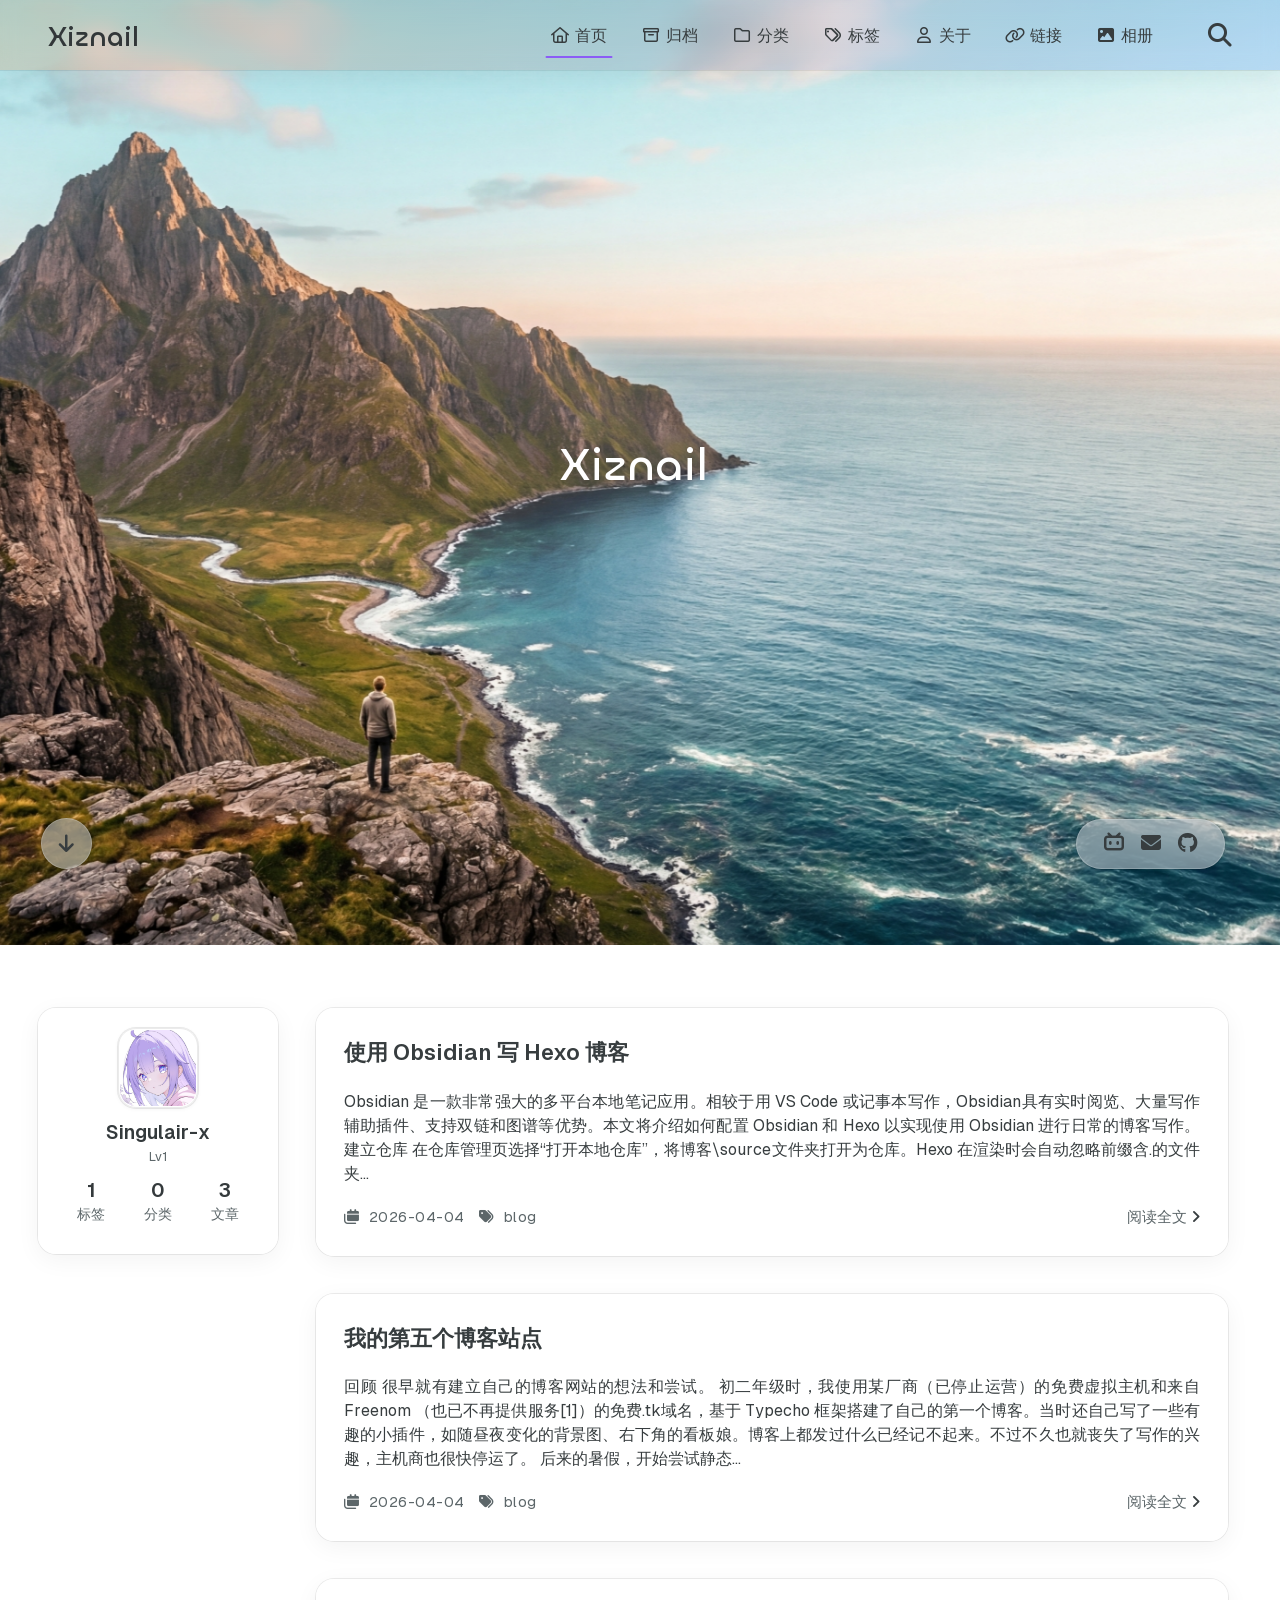
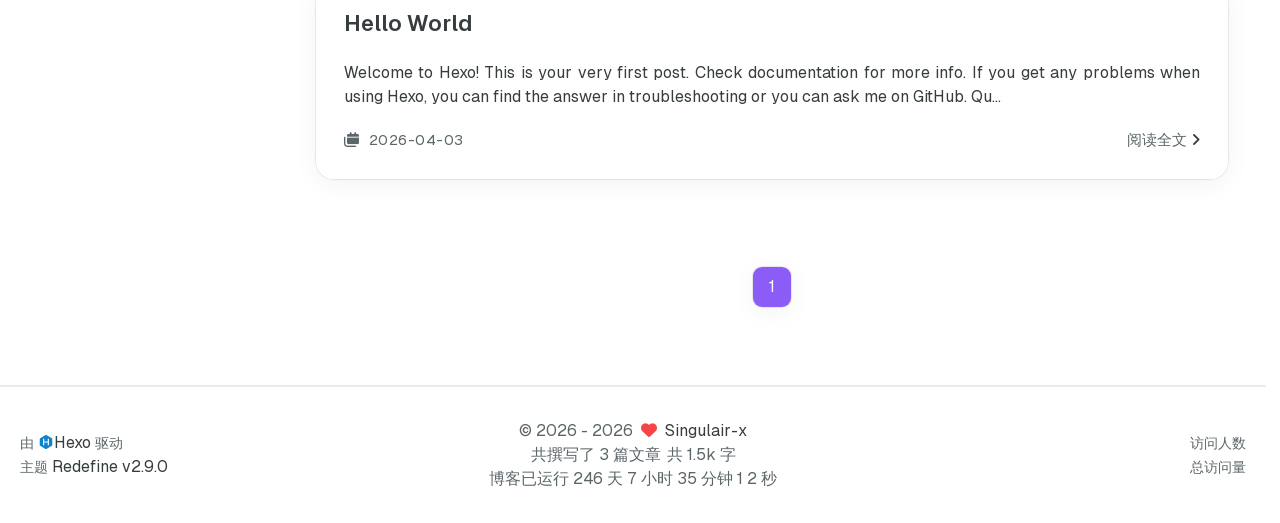
==== commit 1c456058: "Site updated: 2026-04-05 23:35:37" ====
--- a/index.html
+++ b/index.html
@@ -171,8 +171,7 @@
     
     
     
-<meta name="generator" content="Hexo 8.1.1"><link rel="alternate" href="/atom.xml" title="Xiznail" type="application/atom+xml">
-<style>mjx-container[jax="SVG"] {
+<meta name="generator" content="Hexo 8.1.1"><style>mjx-container[jax="SVG"] {
   direction: ltr;
 }
 
@@ -284,7 +283,8 @@
 mjx-container[display="true"] + br {
   display: none;
 }
-</style></head>
+</style><link rel="alternate" href="/atom.xml" title="Xiznail" type="application/atom+xml">
+</head>
 
 
 <body>
--- a/css/style.css
+++ b/css/style.css
@@ -1019,24 +1019,24 @@
   :root {
     --inline-code-foreground: #c9d1d9;
     --inline-code-background: #313131;
-    --highlight-background: #1e1e1e;
-    --highlight-foreground: #dcdcdc;
-    --highlight-keyword: #569cd6;
-    --highlight-link: #569cd6;
-    --highlight-built-in: #4ec9b0;
-    --highlight-number: #b8d7a3;
-    --highlight-string: #d69d85;
-    --highlight-regexp: #9a5334;
-    --highlight-subst: #dcdcdc;
-    --highlight-comment: #57a64a;
-    --highlight-doctag: #608b4e;
-    --highlight-meta: #9b9b9b;
-    --highlight-variable: #bd63c5;
-    --highlight-attr: #9cdcfe;
-    --highlight-section: #ffd700;
-    --highlight-bullet: #d7ba7d;
-    --highlight-addition: #144212;
-    --highlight-deletion: #600;
+    --highlight-background: #0d1117;
+    --highlight-foreground: #c9d1d9;
+    --highlight-keyword: #ff7b72;
+    --highlight-link: #ff7b72;
+    --highlight-built-in: #ffa657;
+    --highlight-number: #79c0ff;
+    --highlight-string: #a5d6ff;
+    --highlight-regexp: #a5d6ff;
+    --highlight-subst: #c9d1d9;
+    --highlight-comment: #8b949e;
+    --highlight-doctag: #ff7b72;
+    --highlight-meta: #79c0ff;
+    --highlight-variable: #79c0ff;
+    --highlight-attr: #79c0ff;
+    --highlight-section: #1f6feb;
+    --highlight-bullet: #f2cc60;
+    --highlight-addition: #aff5b4;
+    --highlight-deletion: #ffdcd7;
   }
 }
 .light-mode {
@@ -1064,24 +1064,24 @@
 .dark-mode {
   --inline-code-foreground: #c9d1d9;
   --inline-code-background: #313131;
-  --highlight-background: #1e1e1e;
-  --highlight-foreground: #dcdcdc;
-  --highlight-keyword: #569cd6;
-  --highlight-link: #569cd6;
-  --highlight-built-in: #4ec9b0;
-  --highlight-number: #b8d7a3;
-  --highlight-string: #d69d85;
-  --highlight-regexp: #9a5334;
-  --highlight-subst: #dcdcdc;
-  --highlight-comment: #57a64a;
-  --highlight-doctag: #608b4e;
-  --highlight-meta: #9b9b9b;
-  --highlight-variable: #bd63c5;
-  --highlight-attr: #9cdcfe;
-  --highlight-section: #ffd700;
-  --highlight-bullet: #d7ba7d;
-  --highlight-addition: #144212;
-  --highlight-deletion: #600;
+  --highlight-background: #0d1117;
+  --highlight-foreground: #c9d1d9;
+  --highlight-keyword: #ff7b72;
+  --highlight-link: #ff7b72;
+  --highlight-built-in: #ffa657;
+  --highlight-number: #79c0ff;
+  --highlight-string: #a5d6ff;
+  --highlight-regexp: #a5d6ff;
+  --highlight-subst: #c9d1d9;
+  --highlight-comment: #8b949e;
+  --highlight-doctag: #ff7b72;
+  --highlight-meta: #79c0ff;
+  --highlight-variable: #79c0ff;
+  --highlight-attr: #79c0ff;
+  --highlight-section: #1f6feb;
+  --highlight-bullet: #f2cc60;
+  --highlight-addition: #aff5b4;
+  --highlight-deletion: #ffdcd7;
 }
 pre,
 .highlight {
@@ -2893,6 +2893,10 @@
   opacity: 1;
   transition: all 0.1s linear;
 }
+.comments-container .utterances {
+  width: 100%;
+  max-width: 100%;
+}
 .aplayer {
   margin: 5px;
   border-radius: 14px;
